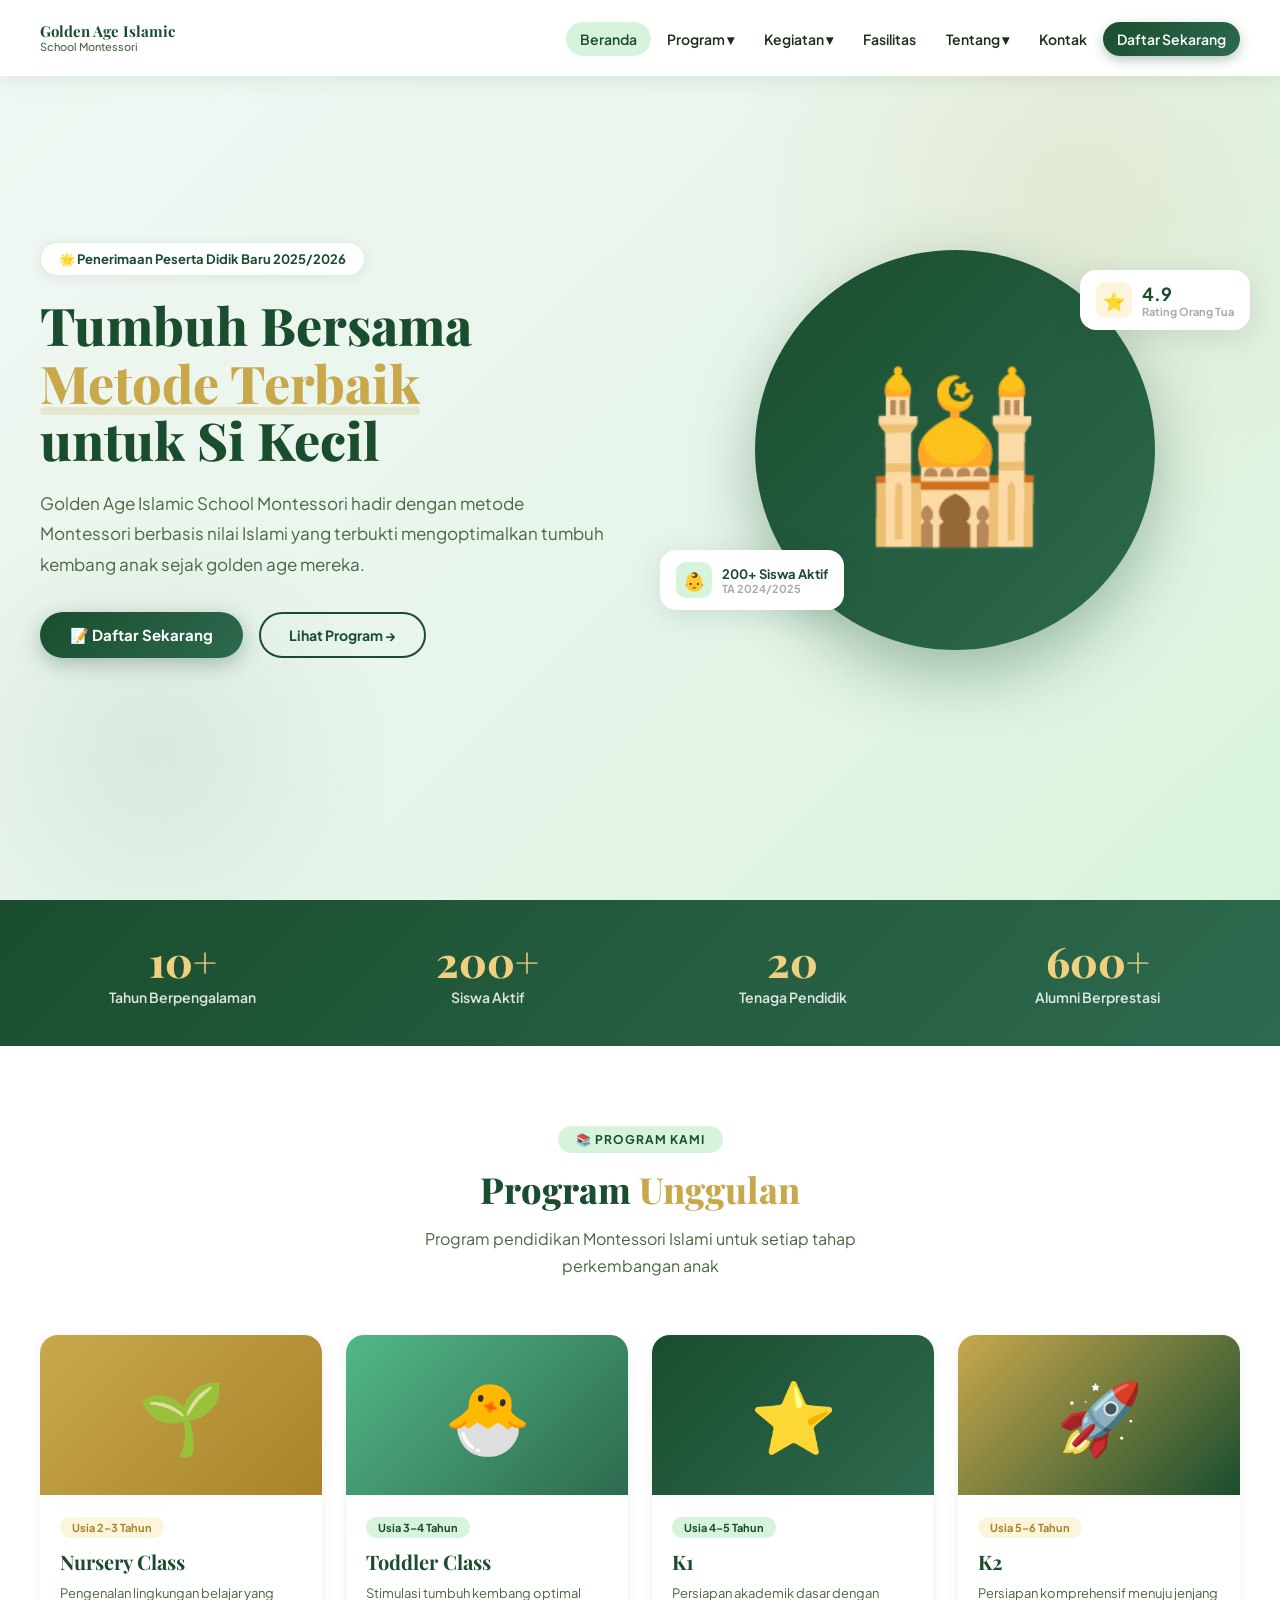
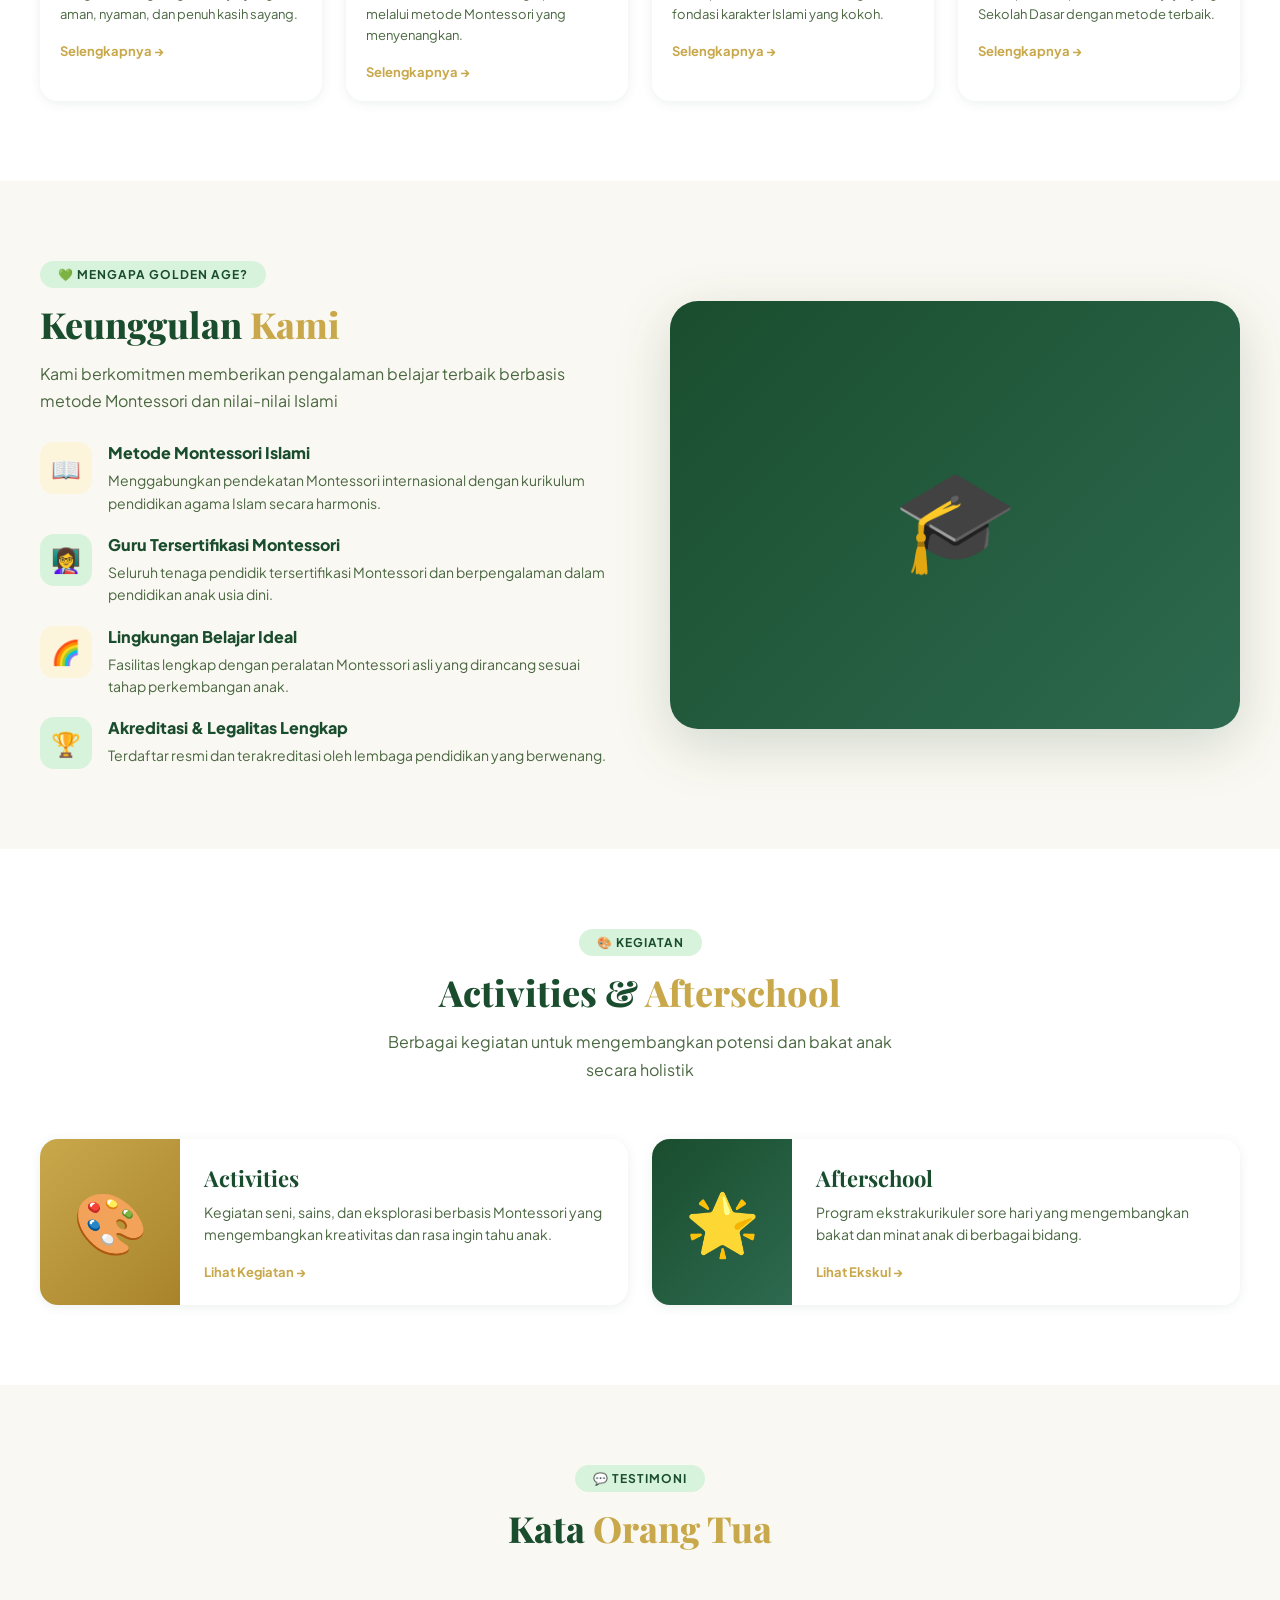
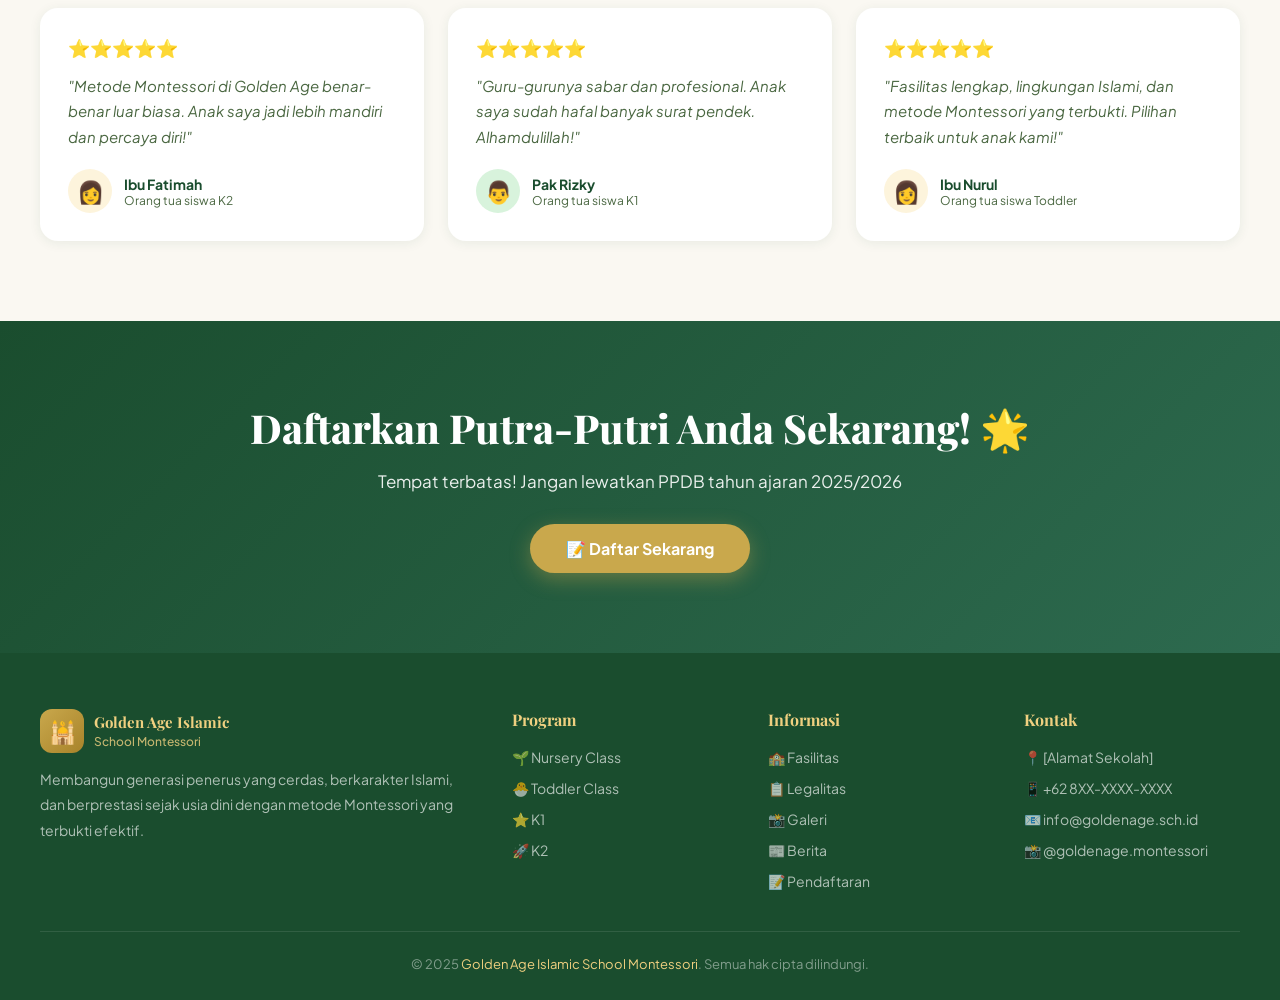
==== index.html @ bec2eac7 "Add files via upload" ====
<!DOCTYPE html>
<html lang="id">
<head>
  <meta charset="UTF-8"/>
  <meta name="viewport" content="width=device-width, initial-scale=1.0"/>
  <title>Golden Age Islamic School Montessori – Beranda</title>
  <link rel="stylesheet" href="style.css"/>
  <style>
    .hero{min-height:100vh;padding:calc(var(--nav-height)+60px) 40px 80px;display:flex;align-items:center;background:linear-gradient(135deg,#f0f7f2 0%,#e8f5ec 50%,#d8f3dc 100%);position:relative;overflow:hidden}
    .hero::before{content:'';position:absolute;top:-150px;right:-150px;width:700px;height:700px;background:radial-gradient(circle,rgba(201,168,76,0.15) 0%,transparent 70%);border-radius:50%;animation:float 8s ease-in-out infinite}
    .hero::after{content:'';position:absolute;bottom:-100px;left:-100px;width:500px;height:500px;background:radial-gradient(circle,rgba(26,77,46,0.08) 0%,transparent 70%);border-radius:50%}
    .hero-inner{max-width:1200px;margin:0 auto;display:grid;grid-template-columns:1fr 1fr;gap:60px;align-items:center;position:relative;z-index:1}
    .hero-badge{display:inline-flex;align-items:center;gap:8px;background:white;padding:8px 18px;border-radius:25px;font-size:13px;font-weight:700;color:var(--green);box-shadow:var(--shadow-sm);margin-bottom:20px;border:1px solid var(--green-pale)}
    .hero-title{font-family:'Playfair Display',serif;font-size:52px;font-weight:800;line-height:1.1;margin-bottom:20px;color:var(--green)}
    .hero-title .hl{color:var(--gold);position:relative}
    .hero-title .hl::after{content:'';position:absolute;bottom:2px;left:0;right:0;height:8px;background:rgba(201,168,76,0.2);border-radius:4px;z-index:-1}
    .hero-desc{font-size:17px;color:var(--text-light);line-height:1.8;margin-bottom:32px}
    .hero-btns{display:flex;gap:16px;flex-wrap:wrap}
    .hero-visual{position:relative;display:flex;justify-content:center}
    .hero-circle{width:400px;height:400px;background:linear-gradient(135deg,var(--green),var(--green-mid));border-radius:50%;display:flex;align-items:center;justify-content:center;font-size:160px;box-shadow:0 24px 64px rgba(26,77,46,0.35);animation:float 6s ease-in-out infinite}
    .floating-card{position:absolute;background:white;border-radius:16px;padding:12px 16px;box-shadow:var(--shadow-md);display:flex;align-items:center;gap:10px;font-weight:700;font-size:13px}
    .floating-card.fc1{top:20px;right:-10px;animation:float 4s ease-in-out infinite 1s}
    .floating-card.fc2{bottom:40px;left:-10px;animation:float 5s ease-in-out infinite 2s}
    .fc-icon{width:36px;height:36px;border-radius:10px;display:flex;align-items:center;justify-content:center;font-size:18px}
    .programs-grid{display:grid;grid-template-columns:repeat(4,1fr);gap:24px}
    .program-card{background:white;border-radius:var(--radius-md);overflow:hidden;box-shadow:var(--shadow-sm);transition:var(--transition);text-decoration:none;color:inherit;display:block}
    .program-card:hover{transform:translateY(-8px);box-shadow:var(--shadow-md)}
    .program-thumb{height:160px;display:flex;align-items:center;justify-content:center;font-size:70px}
    .program-body{padding:20px}
    .program-tag{display:inline-block;padding:4px 12px;border-radius:20px;font-size:11px;font-weight:700;margin-bottom:10px}
    .program-body h3{font-family:'Playfair Display',serif;font-size:20px;font-weight:700;margin-bottom:8px;color:var(--green)}
    .program-body p{font-size:13px;color:var(--text-light);line-height:1.6;margin-bottom:14px}
    .program-link{font-size:13px;font-weight:700;color:var(--gold)}
    .why-grid{display:grid;grid-template-columns:1fr 1fr;gap:60px;align-items:center}
    .why-list{display:flex;flex-direction:column;gap:20px}
    .why-item{display:flex;gap:16px}
    .why-icon{width:52px;height:52px;border-radius:14px;display:flex;align-items:center;justify-content:center;font-size:24px;flex-shrink:0}
    .why-text h4{font-weight:800;font-size:16px;margin-bottom:6px;color:var(--green)}
    .why-text p{font-size:14px;color:var(--text-light);line-height:1.6}
    .why-img-box{width:100%;aspect-ratio:4/3;background:linear-gradient(135deg,var(--green),var(--green-mid));border-radius:var(--radius-lg);display:flex;align-items:center;justify-content:center;font-size:100px;box-shadow:var(--shadow-lg)}
    .act-grid{display:grid;grid-template-columns:repeat(2,1fr);gap:24px}
    .act-card{border-radius:var(--radius-md);overflow:hidden;text-decoration:none;color:inherit;box-shadow:var(--shadow-sm);display:flex;transition:var(--transition)}
    .act-card:hover{transform:translateY(-6px);box-shadow:var(--shadow-md)}
    .act-thumb{width:140px;flex-shrink:0;display:flex;align-items:center;justify-content:center;font-size:60px}
    .act-body{padding:24px;flex:1;background:white}
    .act-body h3{font-family:'Playfair Display',serif;font-size:22px;font-weight:700;margin-bottom:8px;color:var(--green)}
    .act-body p{font-size:14px;color:var(--text-light);line-height:1.6;margin-bottom:14px}
    .testi-grid{display:grid;grid-template-columns:repeat(3,1fr);gap:24px}
    .testi-card{background:white;border-radius:var(--radius-md);padding:28px;box-shadow:var(--shadow-sm)}
    .testi-stars{font-size:18px;margin-bottom:14px}
    .testi-text{font-size:15px;color:var(--text-light);line-height:1.7;margin-bottom:20px;font-style:italic}
    .testi-author{display:flex;align-items:center;gap:12px}
    .testi-avatar{width:44px;height:44px;border-radius:50%;display:flex;align-items:center;justify-content:center;font-size:22px}
    .testi-name{font-weight:700;font-size:14px;color:var(--green)}
    .testi-role{font-size:12px;color:var(--text-light)}
    .cta-section{background:linear-gradient(135deg,var(--green),var(--green-mid));padding:80px 40px;text-align:center;color:white}
    .cta-section h2{font-family:'Playfair Display',serif;font-size:40px;font-weight:800;margin-bottom:16px}
    .cta-section p{font-size:17px;opacity:0.9;margin-bottom:32px}
    @media(max-width:900px){
      .hero{padding:calc(var(--nav-height)+40px) 20px 60px}
      .hero-inner{grid-template-columns:1fr;gap:40px}
      .hero-title{font-size:36px}
      .hero-circle{width:260px;height:260px;font-size:100px}
      .programs-grid{grid-template-columns:repeat(2,1fr)}
      .why-grid,.act-grid{grid-template-columns:1fr}
      .testi-grid{grid-template-columns:1fr}
    }
  </style>
</head>
<body>
<div id="navbar"></div>

<!-- HERO -->
<div class="hero">
  <div class="hero-inner">
    <div>
      <div class="hero-badge">🌟 Penerimaan Peserta Didik Baru 2025/2026</div>
      <h1 class="hero-title">Tumbuh Bersama<br><span class="hl">Metode Terbaik</span><br>untuk Si Kecil</h1>
      <p class="hero-desc">Golden Age Islamic School Montessori hadir dengan metode Montessori berbasis nilai Islami yang terbukti mengoptimalkan tumbuh kembang anak sejak golden age mereka.</p>
      <div class="hero-btns">
        <a href="ppdb.html" class="btn-primary">📝 Daftar Sekarang</a>
        <a href="#programs" class="btn-outline">Lihat Program →</a>
      </div>
    </div>
    <div class="hero-visual">
      <div class="hero-circle">🕌</div>
      <div class="floating-card fc1"><div class="fc-icon" style="background:var(--gold-pale)">⭐</div><div><div style="font-size:18px;color:var(--green)">4.9</div><div style="font-size:11px;color:#aaa">Rating Orang Tua</div></div></div>
      <div class="floating-card fc2"><div class="fc-icon" style="background:var(--green-pale)">👶</div><div><div style="font-size:13px;color:var(--green)">200+ Siswa Aktif</div><div style="font-size:11px;color:#aaa">TA 2024/2025</div></div></div>
    </div>
  </div>
</div>

<!-- STATS -->
<div class="stats-bar"><div class="container">
  <div class="stat-item"><div class="stat-number">10+</div><div class="stat-label">Tahun Berpengalaman</div></div>
  <div class="stat-item"><div class="stat-number">200+</div><div class="stat-label">Siswa Aktif</div></div>
  <div class="stat-item"><div class="stat-number">20</div><div class="stat-label">Tenaga Pendidik</div></div>
  <div class="stat-item"><div class="stat-number">600+</div><div class="stat-label">Alumni Berprestasi</div></div>
</div></div>

<!-- PROGRAMS -->
<section style="background:white" id="programs"><div class="container">
  <div class="section-header">
    <div class="section-tag">📚 Program Kami</div>
    <h2 class="section-title">Program <span>Unggulan</span></h2>
    <p class="section-desc">Program pendidikan Montessori Islami untuk setiap tahap perkembangan anak</p>
  </div>
  <div class="programs-grid">
    <a href="nursery.html" class="program-card"><div class="program-thumb" style="background:linear-gradient(135deg,#c9a84c,#a8832a)">🌱</div><div class="program-body"><div class="program-tag" style="background:var(--gold-pale);color:#a8832a">Usia 2–3 Tahun</div><h3>Nursery Class</h3><p>Pengenalan lingkungan belajar yang aman, nyaman, dan penuh kasih sayang.</p><span class="program-link">Selengkapnya →</span></div></a>
    <a href="toddler.html" class="program-card"><div class="program-thumb" style="background:linear-gradient(135deg,#52b788,#2d6a4f)">🐣</div><div class="program-body"><div class="program-tag" style="background:var(--green-pale);color:var(--green)">Usia 3–4 Tahun</div><h3>Toddler Class</h3><p>Stimulasi tumbuh kembang optimal melalui metode Montessori yang menyenangkan.</p><span class="program-link">Selengkapnya →</span></div></a>
    <a href="k1.html" class="program-card"><div class="program-thumb" style="background:linear-gradient(135deg,#1a4d2e,#2d6a4f)">⭐</div><div class="program-body"><div class="program-tag" style="background:var(--green-pale);color:var(--green)">Usia 4–5 Tahun</div><h3>K1</h3><p>Persiapan akademik dasar dengan fondasi karakter Islami yang kokoh.</p><span class="program-link">Selengkapnya →</span></div></a>
    <a href="k2.html" class="program-card"><div class="program-thumb" style="background:linear-gradient(135deg,#c9a84c,#1a4d2e)">🚀</div><div class="program-body"><div class="program-tag" style="background:var(--gold-pale);color:#a8832a">Usia 5–6 Tahun</div><h3>K2</h3><p>Persiapan komprehensif menuju jenjang Sekolah Dasar dengan metode terbaik.</p><span class="program-link">Selengkapnya →</span></div></a>
  </div>
</div></section>

<!-- WHY -->
<section style="background:var(--cream)"><div class="container why-grid">
  <div>
    <div class="section-tag">💚 Mengapa Golden Age?</div>
    <h2 class="section-title" style="text-align:left;margin-bottom:12px">Keunggulan <span>Kami</span></h2>
    <p style="color:var(--text-light);margin-bottom:28px;line-height:1.7">Kami berkomitmen memberikan pengalaman belajar terbaik berbasis metode Montessori dan nilai-nilai Islami</p>
    <div class="why-list">
      <div class="why-item"><div class="why-icon" style="background:var(--gold-pale)">📖</div><div class="why-text"><h4>Metode Montessori Islami</h4><p>Menggabungkan pendekatan Montessori internasional dengan kurikulum pendidikan agama Islam secara harmonis.</p></div></div>
      <div class="why-item"><div class="why-icon" style="background:var(--green-pale)">👩‍🏫</div><div class="why-text"><h4>Guru Tersertifikasi Montessori</h4><p>Seluruh tenaga pendidik tersertifikasi Montessori dan berpengalaman dalam pendidikan anak usia dini.</p></div></div>
      <div class="why-item"><div class="why-icon" style="background:var(--gold-pale)">🌈</div><div class="why-text"><h4>Lingkungan Belajar Ideal</h4><p>Fasilitas lengkap dengan peralatan Montessori asli yang dirancang sesuai tahap perkembangan anak.</p></div></div>
      <div class="why-item"><div class="why-icon" style="background:var(--green-pale)">🏆</div><div class="why-text"><h4>Akreditasi & Legalitas Lengkap</h4><p>Terdaftar resmi dan terakreditasi oleh lembaga pendidikan yang berwenang.</p></div></div>
    </div>
  </div>
  <div><div class="why-img-box">🎓</div></div>
</div></section>

<!-- ACTIVITIES -->
<section style="background:white"><div class="container">
  <div class="section-header">
    <div class="section-tag">🎨 Kegiatan</div>
    <h2 class="section-title">Activities & <span>Afterschool</span></h2>
    <p class="section-desc">Berbagai kegiatan untuk mengembangkan potensi dan bakat anak secara holistik</p>
  </div>
  <div class="act-grid">
    <a href="activities.html" class="act-card"><div class="act-thumb" style="background:linear-gradient(135deg,var(--gold),#a8832a)">🎨</div><div class="act-body"><h3>Activities</h3><p>Kegiatan seni, sains, dan eksplorasi berbasis Montessori yang mengembangkan kreativitas dan rasa ingin tahu anak.</p><span class="program-link">Lihat Kegiatan →</span></div></a>
    <a href="afterschool.html" class="act-card"><div class="act-thumb" style="background:linear-gradient(135deg,var(--green),var(--green-mid))">🌟</div><div class="act-body"><h3>Afterschool</h3><p>Program ekstrakurikuler sore hari yang mengembangkan bakat dan minat anak di berbagai bidang.</p><span class="program-link">Lihat Ekskul →</span></div></a>
  </div>
</div></section>

<!-- TESTIMONI -->
<section style="background:var(--cream)"><div class="container">
  <div class="section-header">
    <div class="section-tag">💬 Testimoni</div>
    <h2 class="section-title">Kata <span>Orang Tua</span></h2>
  </div>
  <div class="testi-grid">
    <div class="testi-card"><div class="testi-stars">⭐⭐⭐⭐⭐</div><p class="testi-text">"Metode Montessori di Golden Age benar-benar luar biasa. Anak saya jadi lebih mandiri dan percaya diri!"</p><div class="testi-author"><div class="testi-avatar" style="background:var(--gold-pale)">👩</div><div><div class="testi-name">Ibu Fatimah</div><div class="testi-role">Orang tua siswa K2</div></div></div></div>
    <div class="testi-card"><div class="testi-stars">⭐⭐⭐⭐⭐</div><p class="testi-text">"Guru-gurunya sabar dan profesional. Anak saya sudah hafal banyak surat pendek. Alhamdulillah!"</p><div class="testi-author"><div class="testi-avatar" style="background:var(--green-pale)">👨</div><div><div class="testi-name">Pak Rizky</div><div class="testi-role">Orang tua siswa K1</div></div></div></div>
    <div class="testi-card"><div class="testi-stars">⭐⭐⭐⭐⭐</div><p class="testi-text">"Fasilitas lengkap, lingkungan Islami, dan metode Montessori yang terbukti. Pilihan terbaik untuk anak kami!"</p><div class="testi-author"><div class="testi-avatar" style="background:var(--gold-pale)">👩</div><div><div class="testi-name">Ibu Nurul</div><div class="testi-role">Orang tua siswa Toddler</div></div></div></div>
  </div>
</div></section>

<!-- CTA -->
<div class="cta-section">
  <h2>Daftarkan Putra-Putri Anda Sekarang! 🌟</h2>
  <p>Tempat terbatas! Jangan lewatkan PPDB tahun ajaran 2025/2026</p>
  <a href="ppdb.html" style="background:var(--gold);color:white;padding:14px 36px;border-radius:30px;text-decoration:none;font-weight:700;font-size:16px;display:inline-block;box-shadow:0 6px 20px rgba(201,168,76,0.4);transition:var(--transition)">📝 Daftar Sekarang</a>
</div>

<div id="footer"></div>
<script src="main.js"></script>
<script>renderNavbar(); renderFooter();</script>
</body>
</html>
---- style.css ----
@import url('https://fonts.googleapis.com/css2?family=Playfair+Display:wght@600;700;800&family=Plus+Jakarta+Sans:wght@400;500;600;700;800&display=swap');

:root {
  --green:       #1a4d2e;
  --green-mid:   #2d6a4f;
  --green-light: #52b788;
  --green-pale:  #d8f3dc;
  --gold:        #c9a84c;
  --gold-light:  #f0d080;
  --gold-pale:   #fdf4dc;
  --cream:       #faf8f2;
  --white:       #ffffff;
  --text:        #1a2e1a;
  --text-light:  #4a6741;
  --gray-100:    #f0ede6;
  --gray-200:    #e0ddd6;
  --shadow-sm:   0 2px 12px rgba(26,77,46,0.08);
  --shadow-md:   0 6px 28px rgba(26,77,46,0.13);
  --shadow-lg:   0 16px 56px rgba(26,77,46,0.18);
  --radius-sm:   10px;
  --radius-md:   18px;
  --radius-lg:   28px;
  --nav-height:  76px;
  --transition:  all 0.3s cubic-bezier(0.4,0,0.2,1);
}

*{margin:0;padding:0;box-sizing:border-box}
html{scroll-behavior:smooth}
body{font-family:'Plus Jakarta Sans',sans-serif;background:var(--cream);color:var(--text);overflow-x:hidden}

/* ── NAVBAR ── */
nav{position:fixed;top:0;left:0;right:0;z-index:999;background:rgba(255,255,255,0.97);backdrop-filter:blur(14px);height:var(--nav-height);padding:0 40px;display:flex;justify-content:space-between;align-items:center;box-shadow:0 2px 20px rgba(26,77,46,0.1)}
.logo{display:flex;align-items:center;gap:12px;text-decoration:none}
.logo-img{height:48px;width:auto}
.logo-text{font-family:'Playfair Display',serif;font-weight:700;font-size:15px;color:var(--green);line-height:1.2}
.logo-text span{display:block;font-size:11px;color:var(--text-light);font-family:'Plus Jakarta Sans',sans-serif;font-weight:500}
.nav-links{display:flex;gap:2px;list-style:none;align-items:center}
.nav-links a{text-decoration:none;color:var(--text);font-weight:600;padding:8px 14px;border-radius:25px;transition:var(--transition);font-size:14px}
.nav-links a:hover,.nav-links a.active{background:var(--green-pale);color:var(--green)}
.nav-dropdown{position:relative}
.nav-dropdown-menu{display:none;position:absolute;top:calc(100% + 8px);left:0;background:white;border-radius:16px;box-shadow:var(--shadow-md);min-width:200px;padding:8px;z-index:100;border:1px solid var(--gray-200)}
.nav-dropdown:hover .nav-dropdown-menu{display:block}
.nav-dropdown-menu a{display:flex;align-items:center;gap:10px;padding:10px 14px!important;border-radius:10px;font-size:14px;font-weight:600;color:var(--text)!important;transition:var(--transition)}
.nav-dropdown-menu a:hover{background:var(--green-pale)!important;color:var(--green)!important}
.nav-btn{background:linear-gradient(135deg,var(--green),var(--green-mid))!important;color:white!important;box-shadow:0 4px 12px rgba(26,77,46,0.3)}
.nav-btn:hover{background:linear-gradient(135deg,var(--green-mid),var(--green))!important;transform:translateY(-2px);box-shadow:0 6px 18px rgba(26,77,46,0.4)!important;color:white!important}
.nav-toggle{display:none;background:none;border:none;font-size:24px;cursor:pointer;color:var(--green)}

/* ── PAGE HERO ── */
.page-hero{padding:calc(var(--nav-height) + 64px) 40px 64px;text-align:center;position:relative;overflow:hidden;background:linear-gradient(135deg,#f0f7f1 0%,#e8f5ec 50%,#d8f3dc 100%)}
.page-hero::before{content:'';position:absolute;top:-100px;right:-100px;width:500px;height:500px;background:radial-gradient(circle,rgba(201,168,76,0.12) 0%,transparent 70%);border-radius:50%}
.page-hero>*{position:relative;z-index:1}
.page-hero-tag{display:inline-block;background:white;color:var(--green);padding:6px 18px;border-radius:20px;font-size:13px;font-weight:700;margin-bottom:16px;box-shadow:var(--shadow-sm);border:1px solid var(--green-pale)}
.page-hero h1{font-family:'Playfair Display',serif;font-size:44px;font-weight:800;color:var(--green);margin-bottom:16px;line-height:1.15}
.page-hero h1 span{color:var(--gold)}
.page-hero p{font-size:17px;color:var(--text-light);max-width:580px;margin:0 auto;line-height:1.7}

/* ── SECTIONS ── */
section{padding:80px 40px}
.container{max-width:1200px;margin:0 auto}
.section-header{text-align:center;margin-bottom:56px}
.section-tag{display:inline-block;background:var(--green-pale);color:var(--green);padding:6px 18px;border-radius:20px;font-size:12px;font-weight:700;margin-bottom:12px;text-transform:uppercase;letter-spacing:1px}
.section-title{font-family:'Playfair Display',serif;font-size:36px;font-weight:800;color:var(--green);margin-bottom:12px}
.section-title span{color:var(--gold)}
.section-desc{font-size:16px;color:var(--text-light);max-width:540px;margin:0 auto;line-height:1.7}

/* ── BUTTONS ── */
.btn-primary{background:linear-gradient(135deg,var(--green),var(--green-mid));color:white;padding:13px 30px;border-radius:30px;text-decoration:none;font-weight:700;font-size:15px;box-shadow:0 6px 20px rgba(26,77,46,0.3);transition:var(--transition);display:inline-flex;align-items:center;gap:8px;border:none;cursor:pointer;font-family:'Plus Jakarta Sans',sans-serif}
.btn-primary:hover{transform:translateY(-3px);box-shadow:0 10px 28px rgba(26,77,46,0.4)}
.btn-gold{background:linear-gradient(135deg,var(--gold),#a8832a);color:white;padding:13px 30px;border-radius:30px;text-decoration:none;font-weight:700;font-size:15px;box-shadow:0 6px 20px rgba(201,168,76,0.35);transition:var(--transition);display:inline-flex;align-items:center;gap:8px;border:none;cursor:pointer;font-family:'Plus Jakarta Sans',sans-serif}
.btn-gold:hover{transform:translateY(-3px);box-shadow:0 10px 28px rgba(201,168,76,0.5)}
.btn-outline{background:transparent;color:var(--green);padding:12px 28px;border-radius:30px;text-decoration:none;font-weight:700;font-size:14px;border:2px solid var(--green);transition:var(--transition);display:inline-flex;align-items:center;gap:8px}
.btn-outline:hover{background:var(--green);color:white}

/* ── STATS BAR ── */
.stats-bar{background:linear-gradient(135deg,var(--green),var(--green-mid));padding:40px}
.stats-bar .container{display:grid;grid-template-columns:repeat(4,1fr);gap:20px;text-align:center}
.stat-item{color:white}
.stat-number{font-family:'Playfair Display',serif;font-size:42px;font-weight:800;line-height:1;margin-bottom:6px;color:var(--gold-light)}
.stat-label{font-size:14px;opacity:0.85;font-weight:600}

/* ── CARDS ── */
.card{background:white;border-radius:var(--radius-md);box-shadow:var(--shadow-sm);overflow:hidden;transition:var(--transition)}
.card:hover{transform:translateY(-6px);box-shadow:var(--shadow-md)}

/* ── FOOTER ── */
footer{background:var(--green);color:white;padding:56px 40px 28px}
.footer-grid{max-width:1200px;margin:0 auto;display:grid;grid-template-columns:2fr 1fr 1fr 1fr;gap:40px;margin-bottom:40px}
.footer-brand p{color:rgba(255,255,255,0.65);font-size:14px;line-height:1.8;margin-top:14px}
.footer-title{font-family:'Playfair Display',serif;font-size:16px;font-weight:700;color:var(--gold-light);margin-bottom:16px}
.footer-links{list-style:none;display:flex;flex-direction:column;gap:10px}
.footer-links a{color:rgba(255,255,255,0.65);text-decoration:none;font-size:14px;transition:var(--transition)}
.footer-links a:hover{color:var(--gold-light)}
.footer-bottom{max-width:1200px;margin:0 auto;border-top:1px solid rgba(255,255,255,0.1);padding-top:24px;text-align:center;font-size:13px;color:rgba(255,255,255,0.45)}
.footer-bottom span{color:var(--gold-light)}

/* ── FORMS ── */
.form-group{margin-bottom:18px}
.form-group label{display:block;font-weight:700;font-size:14px;margin-bottom:8px;color:var(--text)}
.form-group input,.form-group select,.form-group textarea{width:100%;padding:12px 16px;border:2px solid var(--gray-200);border-radius:var(--radius-sm);font-family:'Plus Jakarta Sans',sans-serif;font-size:14px;color:var(--text);background:white;transition:var(--transition);outline:none}
.form-group input:focus,.form-group select:focus,.form-group textarea:focus{border-color:var(--green);background:white}
.form-group textarea{height:110px;resize:none}

/* ── ANIMATIONS ── */
@keyframes fadeUp{from{opacity:0;transform:translateY(24px)}to{opacity:1;transform:translateY(0)}}
@keyframes float{0%,100%{transform:translateY(0)}50%{transform:translateY(-16px)}}
.fade-up{animation:fadeUp 0.7s ease forwards}

/* ── RESPONSIVE ── */
@media(max-width:900px){
  nav{padding:0 20px}
  .nav-links{display:none;flex-direction:column;position:absolute;top:var(--nav-height);left:0;right:0;background:white;padding:16px;box-shadow:var(--shadow-md);gap:4px}
  .nav-links.open{display:flex}
  .nav-toggle{display:block}
  .nav-dropdown-menu{position:static;box-shadow:none;padding-left:16px;border:none}
  .page-hero h1{font-size:30px}
  section{padding:56px 20px}
  .stats-bar .container{grid-template-columns:repeat(2,1fr)}
  .footer-grid{grid-template-columns:1fr 1fr;gap:28px}
}
@media(max-width:600px){
  .page-hero{padding:calc(var(--nav-height) + 40px) 20px 40px}
  .page-hero h1{font-size:26px}
  .footer-grid{grid-template-columns:1fr}
}
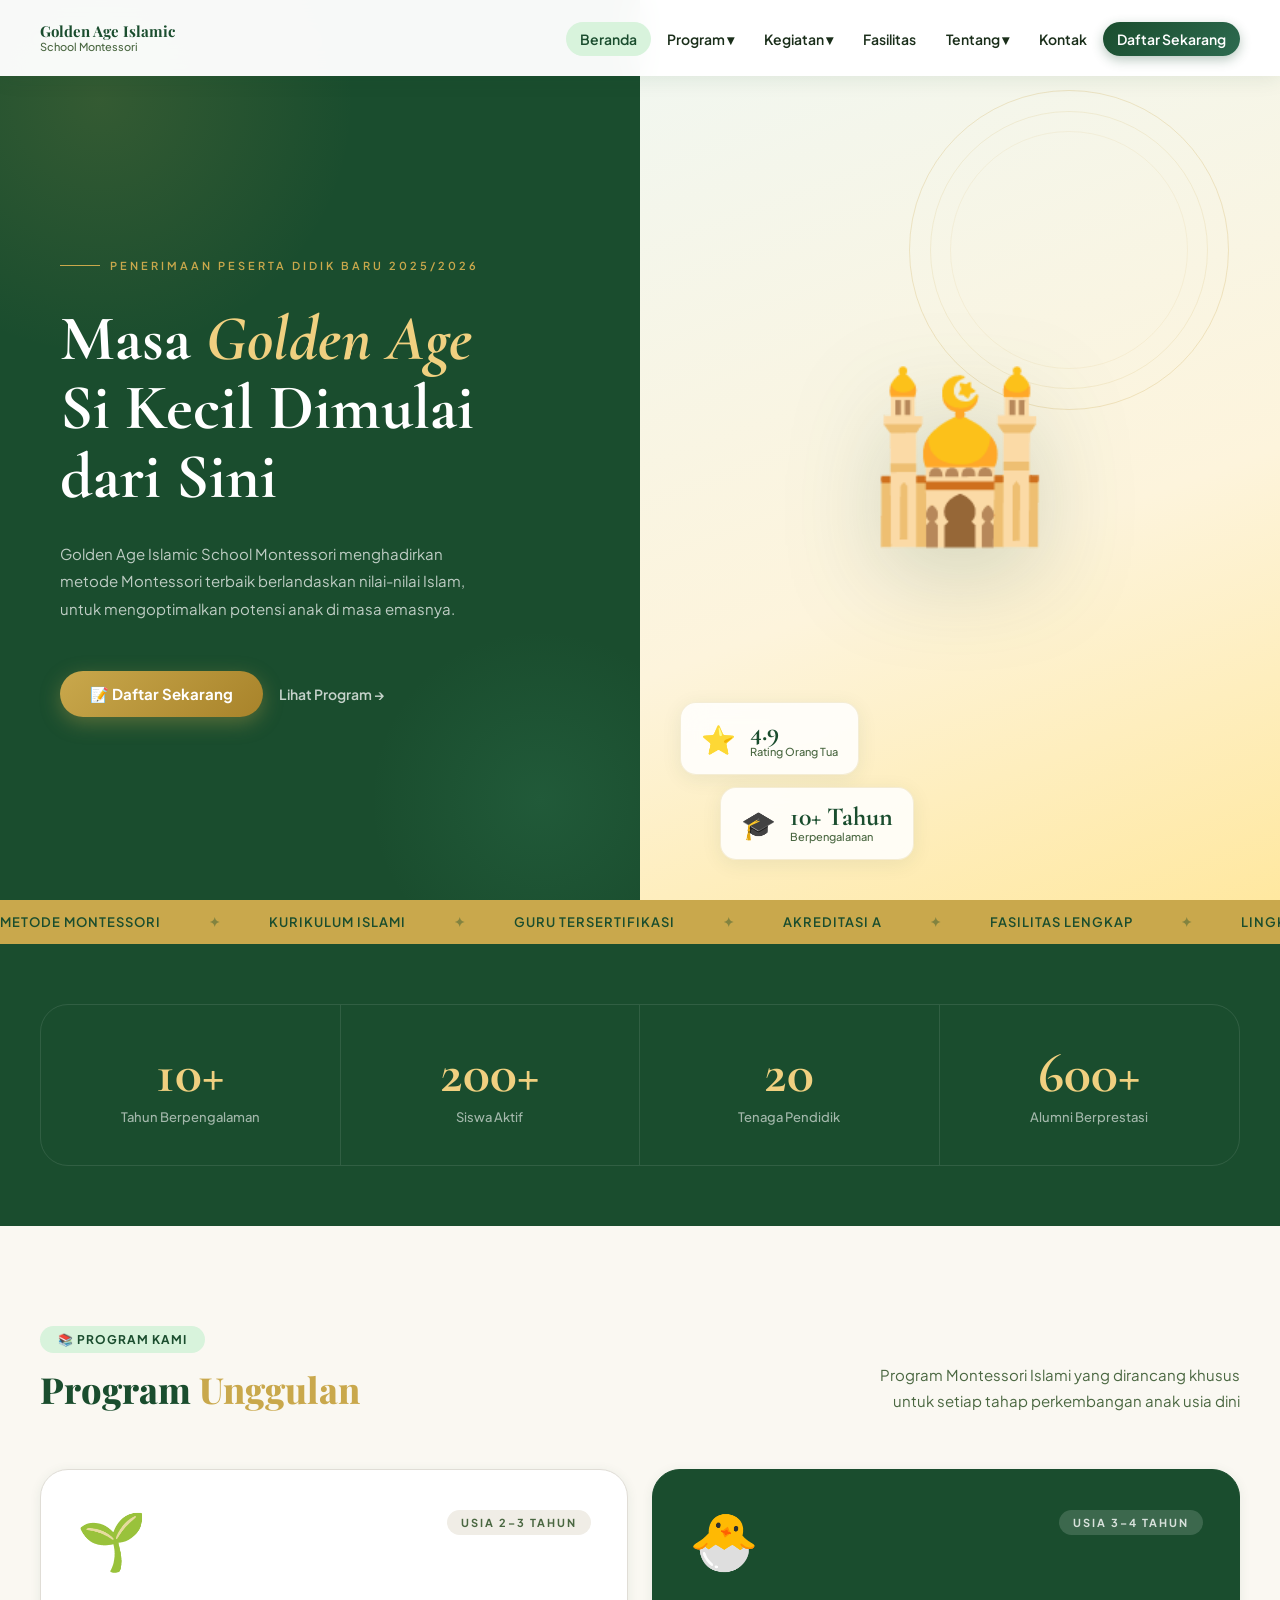
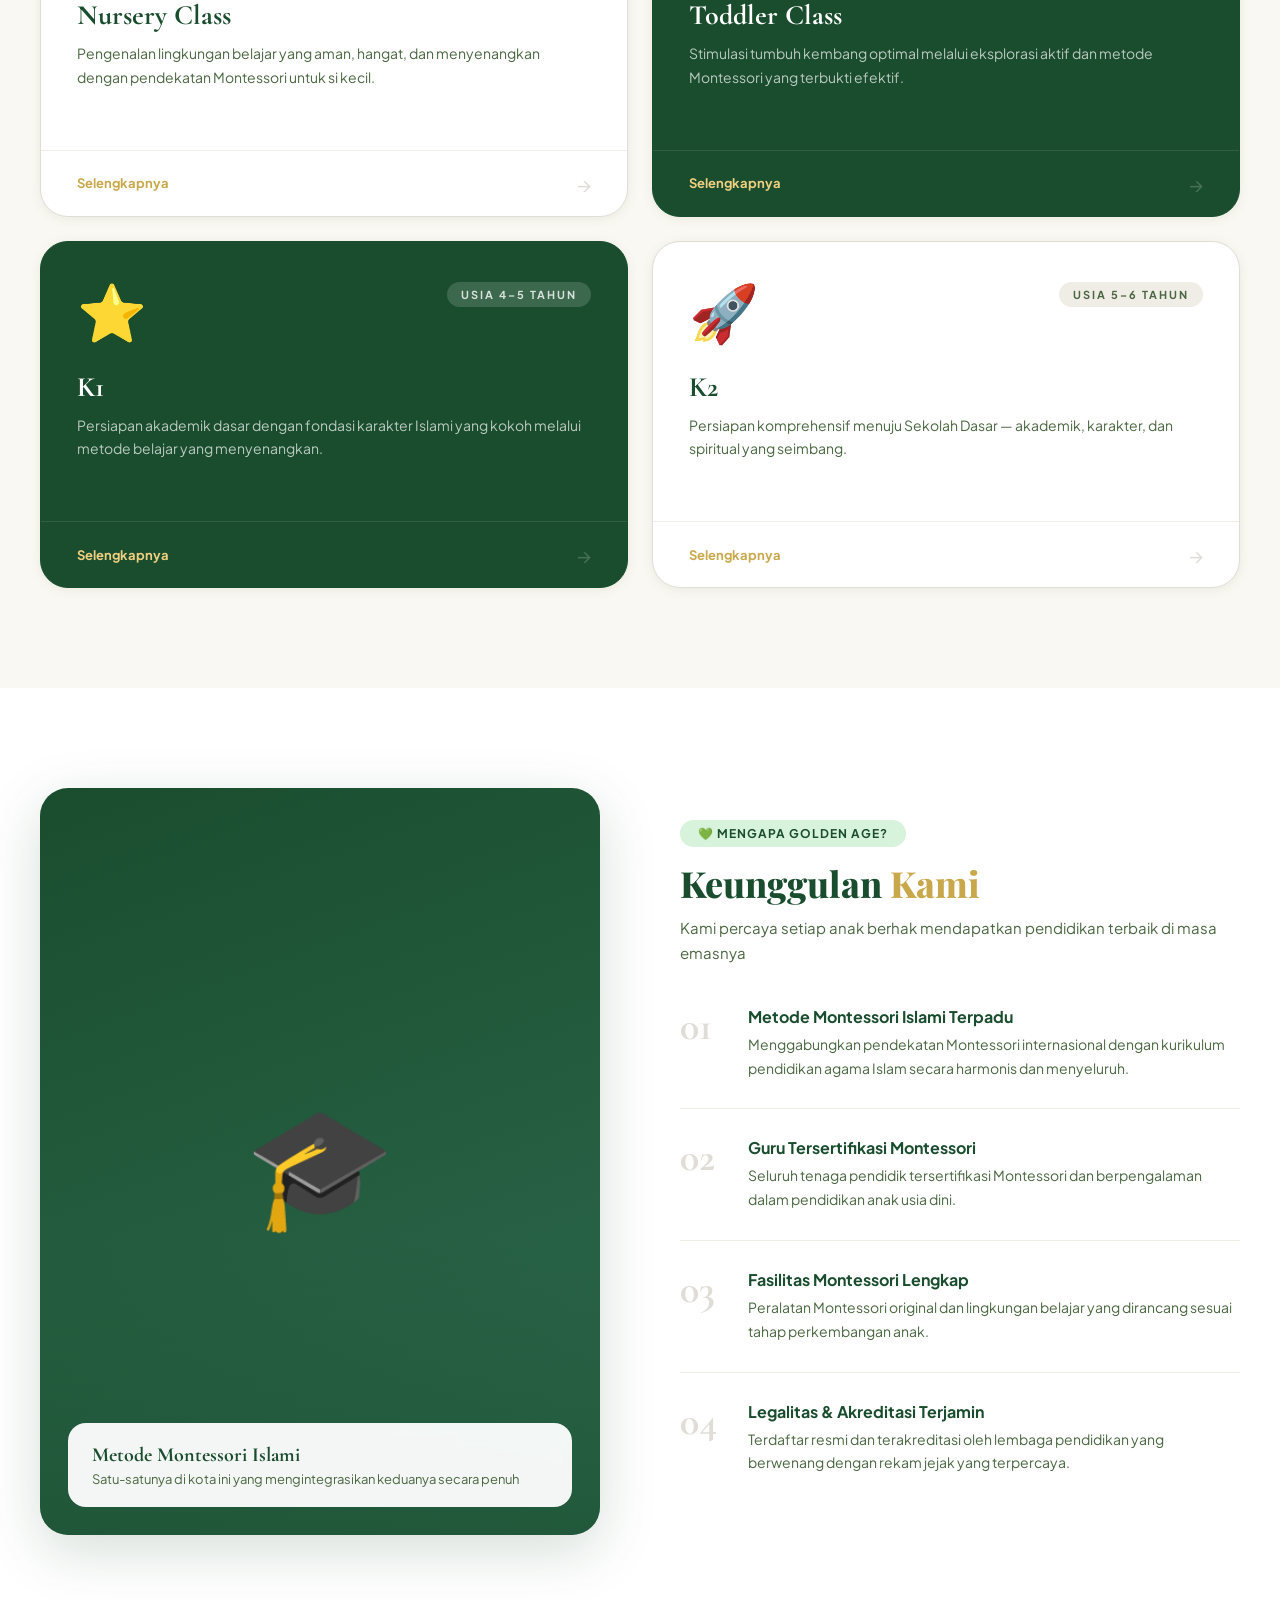
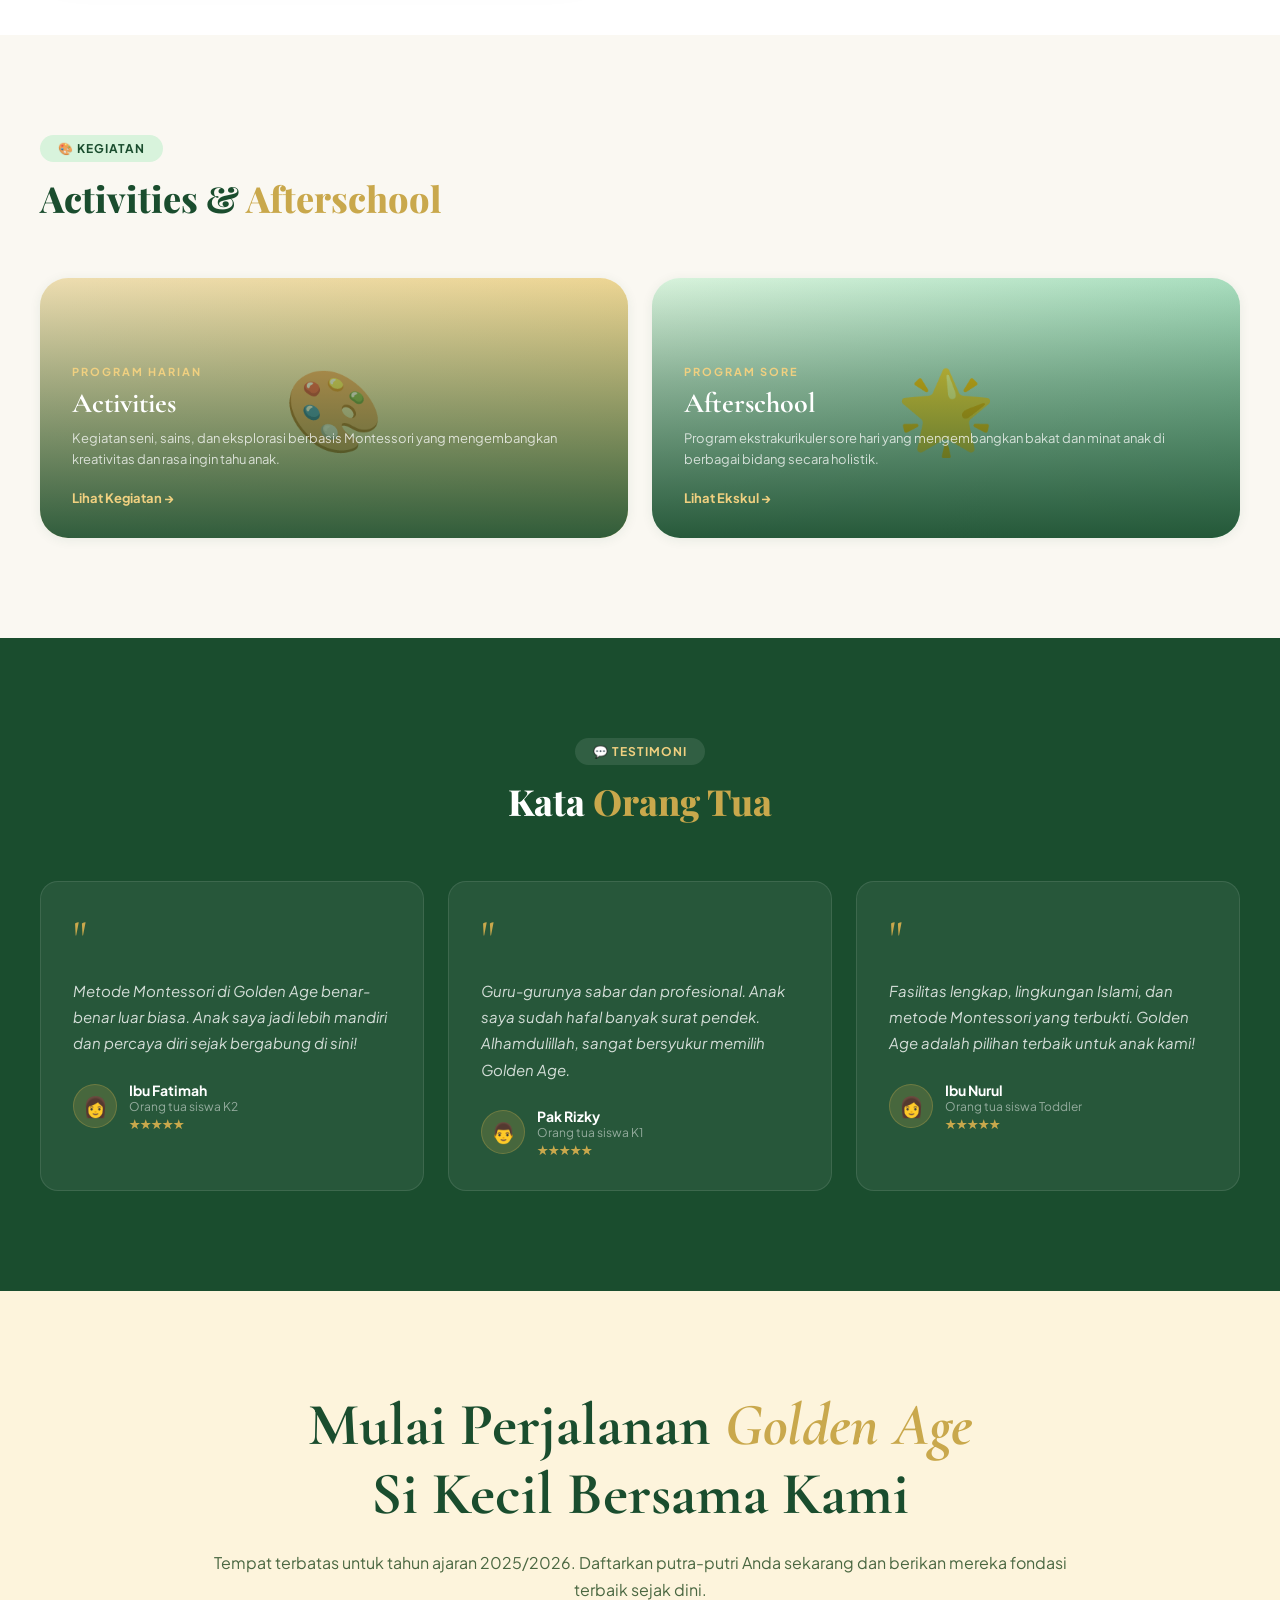
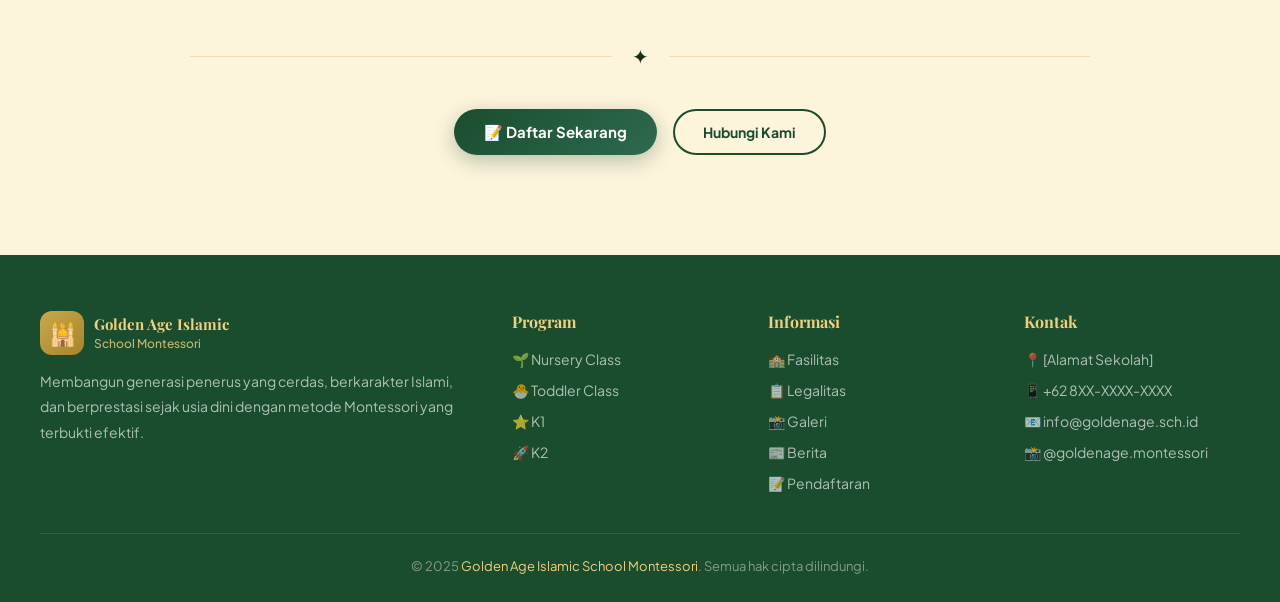
==== commit 04e3259e: "Add files via upload" ====
--- a/index.html
+++ b/index.html
@@ -3,67 +3,340 @@
 <head>
   <meta charset="UTF-8"/>
   <meta name="viewport" content="width=device-width, initial-scale=1.0"/>
-  <title>Golden Age Islamic School Montessori – Beranda</title>
+  <title>Golden Age Islamic School Montessori</title>
   <link rel="stylesheet" href="style.css"/>
+  <link href="https://fonts.googleapis.com/css2?family=Cormorant+Garamond:ital,wght@0,400;0,600;0,700;1,400;1,600&family=Plus+Jakarta+Sans:wght@300;400;500;600;700&display=swap" rel="stylesheet"/>
   <style>
-    .hero{min-height:100vh;padding:calc(var(--nav-height)+60px) 40px 80px;display:flex;align-items:center;background:linear-gradient(135deg,#f0f7f2 0%,#e8f5ec 50%,#d8f3dc 100%);position:relative;overflow:hidden}
-    .hero::before{content:'';position:absolute;top:-150px;right:-150px;width:700px;height:700px;background:radial-gradient(circle,rgba(201,168,76,0.15) 0%,transparent 70%);border-radius:50%;animation:float 8s ease-in-out infinite}
-    .hero::after{content:'';position:absolute;bottom:-100px;left:-100px;width:500px;height:500px;background:radial-gradient(circle,rgba(26,77,46,0.08) 0%,transparent 70%);border-radius:50%}
-    .hero-inner{max-width:1200px;margin:0 auto;display:grid;grid-template-columns:1fr 1fr;gap:60px;align-items:center;position:relative;z-index:1}
-    .hero-badge{display:inline-flex;align-items:center;gap:8px;background:white;padding:8px 18px;border-radius:25px;font-size:13px;font-weight:700;color:var(--green);box-shadow:var(--shadow-sm);margin-bottom:20px;border:1px solid var(--green-pale)}
-    .hero-title{font-family:'Playfair Display',serif;font-size:52px;font-weight:800;line-height:1.1;margin-bottom:20px;color:var(--green)}
-    .hero-title .hl{color:var(--gold);position:relative}
-    .hero-title .hl::after{content:'';position:absolute;bottom:2px;left:0;right:0;height:8px;background:rgba(201,168,76,0.2);border-radius:4px;z-index:-1}
-    .hero-desc{font-size:17px;color:var(--text-light);line-height:1.8;margin-bottom:32px}
-    .hero-btns{display:flex;gap:16px;flex-wrap:wrap}
-    .hero-visual{position:relative;display:flex;justify-content:center}
-    .hero-circle{width:400px;height:400px;background:linear-gradient(135deg,var(--green),var(--green-mid));border-radius:50%;display:flex;align-items:center;justify-content:center;font-size:160px;box-shadow:0 24px 64px rgba(26,77,46,0.35);animation:float 6s ease-in-out infinite}
-    .floating-card{position:absolute;background:white;border-radius:16px;padding:12px 16px;box-shadow:var(--shadow-md);display:flex;align-items:center;gap:10px;font-weight:700;font-size:13px}
-    .floating-card.fc1{top:20px;right:-10px;animation:float 4s ease-in-out infinite 1s}
-    .floating-card.fc2{bottom:40px;left:-10px;animation:float 5s ease-in-out infinite 2s}
-    .fc-icon{width:36px;height:36px;border-radius:10px;display:flex;align-items:center;justify-content:center;font-size:18px}
-    .programs-grid{display:grid;grid-template-columns:repeat(4,1fr);gap:24px}
-    .program-card{background:white;border-radius:var(--radius-md);overflow:hidden;box-shadow:var(--shadow-sm);transition:var(--transition);text-decoration:none;color:inherit;display:block}
-    .program-card:hover{transform:translateY(-8px);box-shadow:var(--shadow-md)}
-    .program-thumb{height:160px;display:flex;align-items:center;justify-content:center;font-size:70px}
-    .program-body{padding:20px}
-    .program-tag{display:inline-block;padding:4px 12px;border-radius:20px;font-size:11px;font-weight:700;margin-bottom:10px}
-    .program-body h3{font-family:'Playfair Display',serif;font-size:20px;font-weight:700;margin-bottom:8px;color:var(--green)}
-    .program-body p{font-size:13px;color:var(--text-light);line-height:1.6;margin-bottom:14px}
-    .program-link{font-size:13px;font-weight:700;color:var(--gold)}
-    .why-grid{display:grid;grid-template-columns:1fr 1fr;gap:60px;align-items:center}
-    .why-list{display:flex;flex-direction:column;gap:20px}
-    .why-item{display:flex;gap:16px}
-    .why-icon{width:52px;height:52px;border-radius:14px;display:flex;align-items:center;justify-content:center;font-size:24px;flex-shrink:0}
-    .why-text h4{font-weight:800;font-size:16px;margin-bottom:6px;color:var(--green)}
-    .why-text p{font-size:14px;color:var(--text-light);line-height:1.6}
-    .why-img-box{width:100%;aspect-ratio:4/3;background:linear-gradient(135deg,var(--green),var(--green-mid));border-radius:var(--radius-lg);display:flex;align-items:center;justify-content:center;font-size:100px;box-shadow:var(--shadow-lg)}
-    .act-grid{display:grid;grid-template-columns:repeat(2,1fr);gap:24px}
-    .act-card{border-radius:var(--radius-md);overflow:hidden;text-decoration:none;color:inherit;box-shadow:var(--shadow-sm);display:flex;transition:var(--transition)}
-    .act-card:hover{transform:translateY(-6px);box-shadow:var(--shadow-md)}
-    .act-thumb{width:140px;flex-shrink:0;display:flex;align-items:center;justify-content:center;font-size:60px}
-    .act-body{padding:24px;flex:1;background:white}
-    .act-body h3{font-family:'Playfair Display',serif;font-size:22px;font-weight:700;margin-bottom:8px;color:var(--green)}
-    .act-body p{font-size:14px;color:var(--text-light);line-height:1.6;margin-bottom:14px}
-    .testi-grid{display:grid;grid-template-columns:repeat(3,1fr);gap:24px}
-    .testi-card{background:white;border-radius:var(--radius-md);padding:28px;box-shadow:var(--shadow-sm)}
-    .testi-stars{font-size:18px;margin-bottom:14px}
-    .testi-text{font-size:15px;color:var(--text-light);line-height:1.7;margin-bottom:20px;font-style:italic}
-    .testi-author{display:flex;align-items:center;gap:12px}
-    .testi-avatar{width:44px;height:44px;border-radius:50%;display:flex;align-items:center;justify-content:center;font-size:22px}
-    .testi-name{font-weight:700;font-size:14px;color:var(--green)}
-    .testi-role{font-size:12px;color:var(--text-light)}
-    .cta-section{background:linear-gradient(135deg,var(--green),var(--green-mid));padding:80px 40px;text-align:center;color:white}
-    .cta-section h2{font-family:'Playfair Display',serif;font-size:40px;font-weight:800;margin-bottom:16px}
-    .cta-section p{font-size:17px;opacity:0.9;margin-bottom:32px}
+    /* ── HERO FULL SCREEN ── */
+    .hero {
+      min-height: 100vh;
+      display: grid;
+      grid-template-columns: 1fr 1fr;
+      position: relative;
+      overflow: hidden;
+    }
+    .hero-left {
+      background: var(--green);
+      display: flex;
+      flex-direction: column;
+      justify-content: center;
+      padding: calc(var(--nav-height) + 80px) 60px 80px;
+      position: relative;
+      overflow: hidden;
+    }
+    .hero-left::before {
+      content: '';
+      position: absolute;
+      top: -200px; left: -200px;
+      width: 600px; height: 600px;
+      background: radial-gradient(circle, rgba(201,168,76,0.15) 0%, transparent 60%);
+      border-radius: 50%;
+    }
+    .hero-left::after {
+      content: '';
+      position: absolute;
+      bottom: -100px; right: -100px;
+      width: 400px; height: 400px;
+      background: radial-gradient(circle, rgba(82,183,136,0.12) 0%, transparent 60%);
+      border-radius: 50%;
+    }
+    .hero-eyebrow {
+      display: flex; align-items: center; gap: 10px;
+      margin-bottom: 32px; position: relative; z-index: 1;
+    }
+    .hero-eyebrow-line { width: 40px; height: 1px; background: var(--gold); }
+    .hero-eyebrow span { font-size: 11px; font-weight: 600; color: var(--gold); letter-spacing: 3px; text-transform: uppercase; }
+    .hero-title {
+      font-family: 'Cormorant Garamond', serif;
+      font-size: clamp(44px, 5vw, 72px);
+      font-weight: 700;
+      color: white;
+      line-height: 1.08;
+      margin-bottom: 28px;
+      position: relative; z-index: 1;
+    }
+    .hero-title em { font-style: italic; color: var(--gold-light); }
+    .hero-desc {
+      font-size: 15px; color: rgba(255,255,255,0.72);
+      line-height: 1.85; margin-bottom: 48px;
+      max-width: 440px; position: relative; z-index: 1;
+    }
+    .hero-actions { display: flex; gap: 16px; flex-wrap: wrap; position: relative; z-index: 1; }
+    .hero-right {
+      background: var(--gold-pale);
+      position: relative; overflow: hidden;
+      display: flex; align-items: flex-end;
+    }
+    .hero-right-bg {
+      position: absolute; inset: 0;
+      background: linear-gradient(160deg, #f0f7f2 0%, var(--gold-pale) 60%, #ffe8a0 100%);
+    }
+    .hero-ornament {
+      position: absolute; top: 10%; right: 8%;
+      width: 320px; height: 320px;
+      border: 1px solid rgba(201,168,76,0.25);
+      border-radius: 50%;
+    }
+    .hero-ornament::before {
+      content: ''; position: absolute; inset: 20px;
+      border: 1px solid rgba(201,168,76,0.15);
+      border-radius: 50%;
+    }
+    .hero-ornament::after {
+      content: ''; position: absolute; inset: 40px;
+      border: 1px solid rgba(201,168,76,0.1);
+      border-radius: 50%;
+    }
+    .hero-main-visual {
+      position: absolute; top: 50%; left: 50%;
+      transform: translate(-50%, -50%);
+      font-size: 160px;
+      animation: float 6s ease-in-out infinite;
+      filter: drop-shadow(0 24px 48px rgba(26,77,46,0.2));
+      z-index: 1;
+    }
+    .hero-stat-cards {
+      position: relative; z-index: 2;
+      padding: 40px;
+      display: flex; flex-direction: column; gap: 12px;
+      width: 100%;
+    }
+    .hero-stat {
+      background: rgba(255,255,255,0.85);
+      backdrop-filter: blur(12px);
+      border: 1px solid rgba(201,168,76,0.2);
+      border-radius: 16px; padding: 16px 20px;
+      display: flex; align-items: center; gap: 14px;
+      box-shadow: 0 4px 20px rgba(26,77,46,0.08);
+      width: fit-content;
+    }
+    .hero-stat:nth-child(2) { margin-left: 40px; }
+    .hero-stat-icon { font-size: 28px; }
+    .hero-stat-val { font-family: 'Cormorant Garamond', serif; font-size: 26px; font-weight: 700; color: var(--green); line-height: 1; }
+    .hero-stat-label { font-size: 11px; color: var(--text-light); font-weight: 500; }
+
+    /* ── MARQUEE STRIP ── */
+    .marquee-strip {
+      background: var(--gold);
+      padding: 14px 0; overflow: hidden;
+      display: flex; gap: 0;
+    }
+    .marquee-inner {
+      display: flex; gap: 48px;
+      animation: marquee 20s linear infinite;
+      white-space: nowrap;
+    }
+    .marquee-inner span {
+      font-size: 13px; font-weight: 600;
+      color: var(--green); letter-spacing: 1px;
+      text-transform: uppercase;
+    }
+    .marquee-dot { color: var(--green); opacity: 0.4; }
+    @keyframes marquee { from { transform: translateX(0); } to { transform: translateX(-50%); } }
+
+    /* ── STATS ── */
+    .stats-section {
+      background: var(--green);
+      padding: 60px 40px;
+    }
+    .stats-inner {
+      max-width: 1200px; margin: 0 auto;
+      display: grid; grid-template-columns: repeat(4,1fr);
+      gap: 0; border: 1px solid rgba(255,255,255,0.1);
+      border-radius: var(--radius-lg); overflow: hidden;
+    }
+    .stat-box {
+      padding: 40px 32px; text-align: center;
+      border-right: 1px solid rgba(255,255,255,0.1);
+      position: relative;
+    }
+    .stat-box:last-child { border-right: none; }
+    .stat-box-num {
+      font-family: 'Cormorant Garamond', serif;
+      font-size: 56px; font-weight: 700;
+      color: var(--gold-light); line-height: 1;
+      margin-bottom: 8px;
+    }
+    .stat-box-label { font-size: 13px; color: rgba(255,255,255,0.6); font-weight: 500; }
+
+    /* ── PROGRAMS ── */
+    .programs-section { background: var(--cream); padding: 100px 40px; }
+    .programs-inner { max-width: 1200px; margin: 0 auto; }
+    .programs-header {
+      display: grid; grid-template-columns: 1fr 1fr;
+      gap: 40px; align-items: end; margin-bottom: 56px;
+    }
+    .programs-header-left {}
+    .programs-header-right { text-align: right; }
+    .prog-grid {
+      display: grid; grid-template-columns: repeat(2,1fr);
+      gap: 24px;
+    }
+    .prog-card {
+      background: white; border-radius: var(--radius-lg);
+      overflow: hidden; text-decoration: none; color: inherit;
+      display: flex; flex-direction: column;
+      box-shadow: var(--shadow-sm); transition: var(--transition);
+      border: 1px solid var(--gray-200);
+      position: relative;
+    }
+    .prog-card:hover { transform: translateY(-8px); box-shadow: var(--shadow-lg); }
+    .prog-card-header {
+      padding: 40px 36px 32px;
+      display: flex; align-items: flex-start; justify-content: space-between;
+    }
+    .prog-card-emoji { font-size: 56px; line-height: 1; }
+    .prog-card-age {
+      font-size: 11px; font-weight: 700; letter-spacing: 2px;
+      text-transform: uppercase; color: var(--text-light);
+      background: var(--gray-100); padding: 6px 14px;
+      border-radius: 20px;
+    }
+    .prog-card-body { padding: 0 36px 36px; flex: 1; }
+    .prog-card-body h3 {
+      font-family: 'Cormorant Garamond', serif;
+      font-size: 28px; font-weight: 700; color: var(--green);
+      margin-bottom: 10px;
+    }
+    .prog-card-body p { font-size: 14px; color: var(--text-light); line-height: 1.7; margin-bottom: 24px; }
+    .prog-card-footer {
+      padding: 20px 36px;
+      border-top: 1px solid var(--gray-100);
+      display: flex; align-items: center; justify-content: space-between;
+    }
+    .prog-card-link { font-size: 13px; font-weight: 700; color: var(--gold); }
+    .prog-card-arrow { font-size: 20px; color: var(--gray-200); transition: var(--transition); }
+    .prog-card:hover .prog-card-arrow { color: var(--gold); transform: translateX(4px); }
+    .prog-card.featured { background: var(--green); border-color: var(--green); }
+    .prog-card.featured .prog-card-age { background: rgba(255,255,255,0.15); color: rgba(255,255,255,0.8); }
+    .prog-card.featured .prog-card-body h3 { color: white; }
+    .prog-card.featured .prog-card-body p { color: rgba(255,255,255,0.7); }
+    .prog-card.featured .prog-card-footer { border-color: rgba(255,255,255,0.1); }
+    .prog-card.featured .prog-card-link { color: var(--gold-light); }
+    .prog-card.featured .prog-card-arrow { color: rgba(255,255,255,0.2); }
+    .prog-card.featured:hover .prog-card-arrow { color: var(--gold-light); }
+
+    /* ── WHY ── */
+    .why-section { background: white; padding: 100px 40px; }
+    .why-inner { max-width: 1200px; margin: 0 auto; display: grid; grid-template-columns: 1fr 1fr; gap: 80px; align-items: center; }
+    .why-visual {
+      position: relative;
+      aspect-ratio: 3/4;
+      border-radius: var(--radius-lg);
+      overflow: hidden;
+      background: linear-gradient(160deg, var(--green) 0%, var(--green-mid) 100%);
+      display: flex; align-items: center; justify-content: center;
+      font-size: 120px;
+      box-shadow: var(--shadow-lg);
+    }
+    .why-visual::after {
+      content: '';
+      position: absolute; bottom: 0; left: 0; right: 0;
+      height: 40%;
+      background: linear-gradient(transparent, rgba(26,77,46,0.6));
+    }
+    .why-visual-badge {
+      position: absolute; bottom: 28px; left: 28px; right: 28px;
+      background: rgba(255,255,255,0.95);
+      backdrop-filter: blur(8px);
+      border-radius: var(--radius-md);
+      padding: 20px 24px;
+      z-index: 1;
+    }
+    .why-visual-badge h4 { font-family: 'Cormorant Garamond', serif; font-size: 20px; font-weight: 700; color: var(--green); margin-bottom: 4px; }
+    .why-visual-badge p { font-size: 13px; color: var(--text-light); }
+    .why-content {}
+    .why-items { display: flex; flex-direction: column; gap: 0; }
+    .why-item {
+      padding: 28px 0;
+      border-bottom: 1px solid var(--gray-100);
+      display: flex; gap: 20px; align-items: flex-start;
+    }
+    .why-item:first-child { padding-top: 0; }
+    .why-item:last-child { border-bottom: none; }
+    .why-num {
+      font-family: 'Cormorant Garamond', serif;
+      font-size: 40px; font-weight: 700; color: var(--gray-200);
+      line-height: 1; flex-shrink: 0; width: 48px;
+    }
+    .why-text h4 { font-size: 16px; font-weight: 700; color: var(--green); margin-bottom: 6px; }
+    .why-text p { font-size: 14px; color: var(--text-light); line-height: 1.7; }
+
+    /* ── ACTIVITIES ── */
+    .act-section { background: var(--cream); padding: 100px 40px; }
+    .act-inner { max-width: 1200px; margin: 0 auto; }
+    .act-grid { display: grid; grid-template-columns: 1fr 1fr; gap: 24px; margin-top: 56px; }
+    .act-card {
+      border-radius: var(--radius-lg);
+      overflow: hidden; text-decoration: none; color: inherit;
+      display: flex; min-height: 260px;
+      box-shadow: var(--shadow-sm); transition: var(--transition);
+      position: relative;
+    }
+    .act-card:hover { transform: translateY(-6px); box-shadow: var(--shadow-md); }
+    .act-card-bg {
+      position: absolute; inset: 0;
+      display: flex; align-items: center; justify-content: center;
+      font-size: 80px;
+    }
+    .act-card-overlay {
+      position: absolute; inset: 0;
+      background: linear-gradient(to top, rgba(26,77,46,0.92) 0%, rgba(26,77,46,0.4) 60%, transparent 100%);
+    }
+    .act-card-content {
+      position: relative; z-index: 1;
+      padding: 32px; display: flex;
+      flex-direction: column; justify-content: flex-end; width: 100%;
+    }
+    .act-tag { font-size: 11px; font-weight: 700; letter-spacing: 2px; text-transform: uppercase; color: var(--gold-light); margin-bottom: 8px; }
+    .act-card-content h3 { font-family: 'Cormorant Garamond', serif; font-size: 28px; font-weight: 700; color: white; margin-bottom: 8px; }
+    .act-card-content p { font-size: 13px; color: rgba(255,255,255,0.75); line-height: 1.6; margin-bottom: 20px; }
+    .act-link { display: inline-flex; align-items: center; gap: 8px; font-size: 13px; font-weight: 700; color: var(--gold-light); }
+
+    /* ── TESTIMONIAL ── */
+    .testi-section { background: var(--green); padding: 100px 40px; }
+    .testi-inner { max-width: 1200px; margin: 0 auto; }
+    .testi-section .section-tag { background: rgba(255,255,255,0.1); color: var(--gold-light); }
+    .testi-section .section-title { color: white; }
+    .testi-grid { display: grid; grid-template-columns: repeat(3,1fr); gap: 24px; margin-top: 56px; }
+    .testi-card {
+      background: rgba(255,255,255,0.06);
+      border: 1px solid rgba(255,255,255,0.1);
+      border-radius: var(--radius-md); padding: 32px;
+      transition: var(--transition);
+    }
+    .testi-card:hover { background: rgba(255,255,255,0.1); }
+    .testi-quote { font-size: 48px; color: var(--gold); line-height: 1; margin-bottom: 16px; font-family: 'Cormorant Garamond', serif; }
+    .testi-text { font-size: 15px; color: rgba(255,255,255,0.8); line-height: 1.75; margin-bottom: 24px; font-style: italic; }
+    .testi-author { display: flex; align-items: center; gap: 12px; }
+    .testi-avatar { width: 44px; height: 44px; border-radius: 50%; background: rgba(201,168,76,0.2); display: flex; align-items: center; justify-content: center; font-size: 20px; border: 1px solid rgba(201,168,76,0.3); }
+    .testi-name { font-weight: 700; font-size: 14px; color: white; }
+    .testi-role { font-size: 12px; color: rgba(255,255,255,0.5); }
+    .testi-stars { color: var(--gold); font-size: 13px; margin-top: 2px; }
+
+    /* ── CTA ── */
+    .cta-section { background: var(--gold-pale); padding: 100px 40px; }
+    .cta-inner { max-width: 900px; margin: 0 auto; text-align: center; }
+    .cta-inner h2 { font-family: 'Cormorant Garamond', serif; font-size: clamp(36px,5vw,60px); font-weight: 700; color: var(--green); line-height: 1.15; margin-bottom: 20px; }
+    .cta-inner h2 em { font-style: italic; color: var(--gold); }
+    .cta-inner p { font-size: 16px; color: var(--text-light); margin-bottom: 40px; line-height: 1.7; }
+    .cta-actions { display: flex; gap: 16px; justify-content: center; flex-wrap: wrap; }
+    .cta-divider { display: flex; align-items: center; gap: 20px; margin-bottom: 40px; }
+    .cta-divider-line { flex: 1; height: 1px; background: rgba(201,168,76,0.3); }
+    .cta-divider span { font-size: 20px; }
+
     @media(max-width:900px){
-      .hero{padding:calc(var(--nav-height)+40px) 20px 60px}
-      .hero-inner{grid-template-columns:1fr;gap:40px}
-      .hero-title{font-size:36px}
-      .hero-circle{width:260px;height:260px;font-size:100px}
-      .programs-grid{grid-template-columns:repeat(2,1fr)}
-      .why-grid,.act-grid{grid-template-columns:1fr}
-      .testi-grid{grid-template-columns:1fr}
+      .hero { grid-template-columns: 1fr; }
+      .hero-right { min-height: 400px; }
+      .hero-main-visual { font-size: 100px; }
+      .stats-inner { grid-template-columns: repeat(2,1fr); }
+      .stat-box:nth-child(2) { border-right: none; }
+      .programs-header { grid-template-columns: 1fr; }
+      .programs-header-right { text-align: left; }
+      .prog-grid { grid-template-columns: 1fr; }
+      .why-inner { grid-template-columns: 1fr; }
+      .act-grid { grid-template-columns: 1fr; }
+      .testi-grid { grid-template-columns: 1fr; }
     }
   </style>
 </head>
@@ -72,95 +345,212 @@
 
 <!-- HERO -->
 <div class="hero">
-  <div class="hero-inner">
-    <div>
-      <div class="hero-badge">🌟 Penerimaan Peserta Didik Baru 2025/2026</div>
-      <h1 class="hero-title">Tumbuh Bersama<br><span class="hl">Metode Terbaik</span><br>untuk Si Kecil</h1>
-      <p class="hero-desc">Golden Age Islamic School Montessori hadir dengan metode Montessori berbasis nilai Islami yang terbukti mengoptimalkan tumbuh kembang anak sejak golden age mereka.</p>
-      <div class="hero-btns">
-        <a href="ppdb.html" class="btn-primary">📝 Daftar Sekarang</a>
-        <a href="#programs" class="btn-outline">Lihat Program →</a>
-      </div>
-    </div>
-    <div class="hero-visual">
-      <div class="hero-circle">🕌</div>
-      <div class="floating-card fc1"><div class="fc-icon" style="background:var(--gold-pale)">⭐</div><div><div style="font-size:18px;color:var(--green)">4.9</div><div style="font-size:11px;color:#aaa">Rating Orang Tua</div></div></div>
-      <div class="floating-card fc2"><div class="fc-icon" style="background:var(--green-pale)">👶</div><div><div style="font-size:13px;color:var(--green)">200+ Siswa Aktif</div><div style="font-size:11px;color:#aaa">TA 2024/2025</div></div></div>
+  <div class="hero-left">
+    <div class="hero-eyebrow">
+      <div class="hero-eyebrow-line"></div>
+      <span>Penerimaan Peserta Didik Baru 2025/2026</span>
+    </div>
+    <h1 class="hero-title">
+      Masa <em>Golden Age</em><br>Si Kecil Dimulai<br>dari Sini
+    </h1>
+    <p class="hero-desc">Golden Age Islamic School Montessori menghadirkan metode Montessori terbaik berlandaskan nilai-nilai Islam, untuk mengoptimalkan potensi anak di masa emasnya.</p>
+    <div class="hero-actions">
+      <a href="ppdb.html" class="btn-gold">📝 Daftar Sekarang</a>
+      <a href="#programs" style="color:rgba(255,255,255,0.75);font-weight:600;font-size:14px;display:flex;align-items:center;gap:6px;text-decoration:none;align-self:center">Lihat Program →</a>
+    </div>
+  </div>
+  <div class="hero-right">
+    <div class="hero-right-bg"></div>
+    <div class="hero-ornament"></div>
+    <div class="hero-main-visual">🕌</div>
+    <div class="hero-stat-cards">
+      <div class="hero-stat">
+        <div class="hero-stat-icon">⭐</div>
+        <div>
+          <div class="hero-stat-val">4.9</div>
+          <div class="hero-stat-label">Rating Orang Tua</div>
+        </div>
+      </div>
+      <div class="hero-stat">
+        <div class="hero-stat-icon">🎓</div>
+        <div>
+          <div class="hero-stat-val">10+ Tahun</div>
+          <div class="hero-stat-label">Berpengalaman</div>
+        </div>
+      </div>
     </div>
   </div>
 </div>
 
+<!-- MARQUEE -->
+<div class="marquee-strip">
+  <div class="marquee-inner">
+    <span>Metode Montessori</span><span class="marquee-dot">✦</span>
+    <span>Kurikulum Islami</span><span class="marquee-dot">✦</span>
+    <span>Guru Tersertifikasi</span><span class="marquee-dot">✦</span>
+    <span>Akreditasi A</span><span class="marquee-dot">✦</span>
+    <span>Fasilitas Lengkap</span><span class="marquee-dot">✦</span>
+    <span>Lingkungan Aman</span><span class="marquee-dot">✦</span>
+    <span>Metode Montessori</span><span class="marquee-dot">✦</span>
+    <span>Kurikulum Islami</span><span class="marquee-dot">✦</span>
+    <span>Guru Tersertifikasi</span><span class="marquee-dot">✦</span>
+    <span>Akreditasi A</span><span class="marquee-dot">✦</span>
+    <span>Fasilitas Lengkap</span><span class="marquee-dot">✦</span>
+    <span>Lingkungan Aman</span><span class="marquee-dot">✦</span>
+  </div>
+</div>
+
 <!-- STATS -->
-<div class="stats-bar"><div class="container">
-  <div class="stat-item"><div class="stat-number">10+</div><div class="stat-label">Tahun Berpengalaman</div></div>
-  <div class="stat-item"><div class="stat-number">200+</div><div class="stat-label">Siswa Aktif</div></div>
-  <div class="stat-item"><div class="stat-number">20</div><div class="stat-label">Tenaga Pendidik</div></div>
-  <div class="stat-item"><div class="stat-number">600+</div><div class="stat-label">Alumni Berprestasi</div></div>
-</div></div>
+<div class="stats-section">
+  <div class="stats-inner">
+    <div class="stat-box"><div class="stat-box-num">10+</div><div class="stat-box-label">Tahun Berpengalaman</div></div>
+    <div class="stat-box"><div class="stat-box-num">200+</div><div class="stat-box-label">Siswa Aktif</div></div>
+    <div class="stat-box"><div class="stat-box-num">20</div><div class="stat-box-label">Tenaga Pendidik</div></div>
+    <div class="stat-box"><div class="stat-box-num">600+</div><div class="stat-box-label">Alumni Berprestasi</div></div>
+  </div>
+</div>
 
 <!-- PROGRAMS -->
-<section style="background:white" id="programs"><div class="container">
-  <div class="section-header">
-    <div class="section-tag">📚 Program Kami</div>
-    <h2 class="section-title">Program <span>Unggulan</span></h2>
-    <p class="section-desc">Program pendidikan Montessori Islami untuk setiap tahap perkembangan anak</p>
-  </div>
-  <div class="programs-grid">
-    <a href="nursery.html" class="program-card"><div class="program-thumb" style="background:linear-gradient(135deg,#c9a84c,#a8832a)">🌱</div><div class="program-body"><div class="program-tag" style="background:var(--gold-pale);color:#a8832a">Usia 2–3 Tahun</div><h3>Nursery Class</h3><p>Pengenalan lingkungan belajar yang aman, nyaman, dan penuh kasih sayang.</p><span class="program-link">Selengkapnya →</span></div></a>
-    <a href="toddler.html" class="program-card"><div class="program-thumb" style="background:linear-gradient(135deg,#52b788,#2d6a4f)">🐣</div><div class="program-body"><div class="program-tag" style="background:var(--green-pale);color:var(--green)">Usia 3–4 Tahun</div><h3>Toddler Class</h3><p>Stimulasi tumbuh kembang optimal melalui metode Montessori yang menyenangkan.</p><span class="program-link">Selengkapnya →</span></div></a>
-    <a href="k1.html" class="program-card"><div class="program-thumb" style="background:linear-gradient(135deg,#1a4d2e,#2d6a4f)">⭐</div><div class="program-body"><div class="program-tag" style="background:var(--green-pale);color:var(--green)">Usia 4–5 Tahun</div><h3>K1</h3><p>Persiapan akademik dasar dengan fondasi karakter Islami yang kokoh.</p><span class="program-link">Selengkapnya →</span></div></a>
-    <a href="k2.html" class="program-card"><div class="program-thumb" style="background:linear-gradient(135deg,#c9a84c,#1a4d2e)">🚀</div><div class="program-body"><div class="program-tag" style="background:var(--gold-pale);color:#a8832a">Usia 5–6 Tahun</div><h3>K2</h3><p>Persiapan komprehensif menuju jenjang Sekolah Dasar dengan metode terbaik.</p><span class="program-link">Selengkapnya →</span></div></a>
-  </div>
-</div></section>
+<section class="programs-section" id="programs">
+  <div class="programs-inner">
+    <div class="programs-header">
+      <div class="programs-header-left">
+        <div class="section-tag">📚 Program Kami</div>
+        <h2 class="section-title" style="text-align:left;margin-bottom:0">Program <span>Unggulan</span></h2>
+      </div>
+      <div class="programs-header-right">
+        <p style="color:var(--text-light);font-size:15px;line-height:1.7;max-width:360px;margin-left:auto">Program Montessori Islami yang dirancang khusus untuk setiap tahap perkembangan anak usia dini</p>
+      </div>
+    </div>
+    <div class="prog-grid">
+      <a href="nursery.html" class="prog-card">
+        <div class="prog-card-header"><div class="prog-card-emoji">🌱</div><span class="prog-card-age">Usia 2–3 Tahun</span></div>
+        <div class="prog-card-body"><h3>Nursery Class</h3><p>Pengenalan lingkungan belajar yang aman, hangat, dan menyenangkan dengan pendekatan Montessori untuk si kecil.</p></div>
+        <div class="prog-card-footer"><span class="prog-card-link">Selengkapnya</span><span class="prog-card-arrow">→</span></div>
+      </a>
+      <a href="toddler.html" class="prog-card featured">
+        <div class="prog-card-header"><div class="prog-card-emoji">🐣</div><span class="prog-card-age">Usia 3–4 Tahun</span></div>
+        <div class="prog-card-body"><h3>Toddler Class</h3><p>Stimulasi tumbuh kembang optimal melalui eksplorasi aktif dan metode Montessori yang terbukti efektif.</p></div>
+        <div class="prog-card-footer"><span class="prog-card-link">Selengkapnya</span><span class="prog-card-arrow">→</span></div>
+      </a>
+      <a href="k1.html" class="prog-card featured">
+        <div class="prog-card-header"><div class="prog-card-emoji">⭐</div><span class="prog-card-age">Usia 4–5 Tahun</span></div>
+        <div class="prog-card-body"><h3>K1</h3><p>Persiapan akademik dasar dengan fondasi karakter Islami yang kokoh melalui metode belajar yang menyenangkan.</p></div>
+        <div class="prog-card-footer"><span class="prog-card-link">Selengkapnya</span><span class="prog-card-arrow">→</span></div>
+      </a>
+      <a href="k2.html" class="prog-card">
+        <div class="prog-card-header"><div class="prog-card-emoji">🚀</div><span class="prog-card-age">Usia 5–6 Tahun</span></div>
+        <div class="prog-card-body"><h3>K2</h3><p>Persiapan komprehensif menuju Sekolah Dasar — akademik, karakter, dan spiritual yang seimbang.</p></div>
+        <div class="prog-card-footer"><span class="prog-card-link">Selengkapnya</span><span class="prog-card-arrow">→</span></div>
+      </a>
+    </div>
+  </div>
+</section>
 
 <!-- WHY -->
-<section style="background:var(--cream)"><div class="container why-grid">
-  <div>
-    <div class="section-tag">💚 Mengapa Golden Age?</div>
-    <h2 class="section-title" style="text-align:left;margin-bottom:12px">Keunggulan <span>Kami</span></h2>
-    <p style="color:var(--text-light);margin-bottom:28px;line-height:1.7">Kami berkomitmen memberikan pengalaman belajar terbaik berbasis metode Montessori dan nilai-nilai Islami</p>
-    <div class="why-list">
-      <div class="why-item"><div class="why-icon" style="background:var(--gold-pale)">📖</div><div class="why-text"><h4>Metode Montessori Islami</h4><p>Menggabungkan pendekatan Montessori internasional dengan kurikulum pendidikan agama Islam secara harmonis.</p></div></div>
-      <div class="why-item"><div class="why-icon" style="background:var(--green-pale)">👩‍🏫</div><div class="why-text"><h4>Guru Tersertifikasi Montessori</h4><p>Seluruh tenaga pendidik tersertifikasi Montessori dan berpengalaman dalam pendidikan anak usia dini.</p></div></div>
-      <div class="why-item"><div class="why-icon" style="background:var(--gold-pale)">🌈</div><div class="why-text"><h4>Lingkungan Belajar Ideal</h4><p>Fasilitas lengkap dengan peralatan Montessori asli yang dirancang sesuai tahap perkembangan anak.</p></div></div>
-      <div class="why-item"><div class="why-icon" style="background:var(--green-pale)">🏆</div><div class="why-text"><h4>Akreditasi & Legalitas Lengkap</h4><p>Terdaftar resmi dan terakreditasi oleh lembaga pendidikan yang berwenang.</p></div></div>
-    </div>
-  </div>
-  <div><div class="why-img-box">🎓</div></div>
-</div></section>
+<section class="why-section">
+  <div class="why-inner">
+    <div class="why-visual">
+      🎓
+      <div class="why-visual-badge">
+        <h4>Metode Montessori Islami</h4>
+        <p>Satu-satunya di kota ini yang mengintegrasikan keduanya secara penuh</p>
+      </div>
+    </div>
+    <div class="why-content">
+      <div class="section-tag">💚 Mengapa Golden Age?</div>
+      <h2 class="section-title" style="text-align:left;margin-bottom:8px">Keunggulan <span>Kami</span></h2>
+      <p style="color:var(--text-light);margin-bottom:40px;line-height:1.7;font-size:15px">Kami percaya setiap anak berhak mendapatkan pendidikan terbaik di masa emasnya</p>
+      <div class="why-items">
+        <div class="why-item"><div class="why-num">01</div><div class="why-text"><h4>Metode Montessori Islami Terpadu</h4><p>Menggabungkan pendekatan Montessori internasional dengan kurikulum pendidikan agama Islam secara harmonis dan menyeluruh.</p></div></div>
+        <div class="why-item"><div class="why-num">02</div><div class="why-text"><h4>Guru Tersertifikasi Montessori</h4><p>Seluruh tenaga pendidik tersertifikasi Montessori dan berpengalaman dalam pendidikan anak usia dini.</p></div></div>
+        <div class="why-item"><div class="why-num">03</div><div class="why-text"><h4>Fasilitas Montessori Lengkap</h4><p>Peralatan Montessori original dan lingkungan belajar yang dirancang sesuai tahap perkembangan anak.</p></div></div>
+        <div class="why-item"><div class="why-num">04</div><div class="why-text"><h4>Legalitas & Akreditasi Terjamin</h4><p>Terdaftar resmi dan terakreditasi oleh lembaga pendidikan yang berwenang dengan rekam jejak yang terpercaya.</p></div></div>
+      </div>
+    </div>
+  </div>
+</section>
 
 <!-- ACTIVITIES -->
-<section style="background:white"><div class="container">
-  <div class="section-header">
-    <div class="section-tag">🎨 Kegiatan</div>
-    <h2 class="section-title">Activities & <span>Afterschool</span></h2>
-    <p class="section-desc">Berbagai kegiatan untuk mengembangkan potensi dan bakat anak secara holistik</p>
-  </div>
-  <div class="act-grid">
-    <a href="activities.html" class="act-card"><div class="act-thumb" style="background:linear-gradient(135deg,var(--gold),#a8832a)">🎨</div><div class="act-body"><h3>Activities</h3><p>Kegiatan seni, sains, dan eksplorasi berbasis Montessori yang mengembangkan kreativitas dan rasa ingin tahu anak.</p><span class="program-link">Lihat Kegiatan →</span></div></a>
-    <a href="afterschool.html" class="act-card"><div class="act-thumb" style="background:linear-gradient(135deg,var(--green),var(--green-mid))">🌟</div><div class="act-body"><h3>Afterschool</h3><p>Program ekstrakurikuler sore hari yang mengembangkan bakat dan minat anak di berbagai bidang.</p><span class="program-link">Lihat Ekskul →</span></div></a>
-  </div>
-</div></section>
+<section class="act-section">
+  <div class="act-inner">
+    <div class="section-header" style="text-align:left">
+      <div class="section-tag">🎨 Kegiatan</div>
+      <h2 class="section-title">Activities & <span>Afterschool</span></h2>
+    </div>
+    <div class="act-grid">
+      <a href="activities.html" class="act-card">
+        <div class="act-card-bg" style="background:linear-gradient(135deg,var(--gold-pale),#fce4a0)">🎨</div>
+        <div class="act-card-overlay" style="background:linear-gradient(to top,rgba(26,77,46,0.9) 0%,rgba(201,168,76,0.3) 100%)"></div>
+        <div class="act-card-content">
+          <div class="act-tag">Program Harian</div>
+          <h3>Activities</h3>
+          <p>Kegiatan seni, sains, dan eksplorasi berbasis Montessori yang mengembangkan kreativitas dan rasa ingin tahu anak.</p>
+          <span class="act-link">Lihat Kegiatan →</span>
+        </div>
+      </a>
+      <a href="afterschool.html" class="act-card">
+        <div class="act-card-bg" style="background:linear-gradient(135deg,var(--green-pale),#95d5b2)">🌟</div>
+        <div class="act-card-overlay"></div>
+        <div class="act-card-content">
+          <div class="act-tag">Program Sore</div>
+          <h3>Afterschool</h3>
+          <p>Program ekstrakurikuler sore hari yang mengembangkan bakat dan minat anak di berbagai bidang secara holistik.</p>
+          <span class="act-link">Lihat Ekskul →</span>
+        </div>
+      </a>
+    </div>
+  </div>
+</section>
 
 <!-- TESTIMONI -->
-<section style="background:var(--cream)"><div class="container">
-  <div class="section-header">
-    <div class="section-tag">💬 Testimoni</div>
-    <h2 class="section-title">Kata <span>Orang Tua</span></h2>
-  </div>
-  <div class="testi-grid">
-    <div class="testi-card"><div class="testi-stars">⭐⭐⭐⭐⭐</div><p class="testi-text">"Metode Montessori di Golden Age benar-benar luar biasa. Anak saya jadi lebih mandiri dan percaya diri!"</p><div class="testi-author"><div class="testi-avatar" style="background:var(--gold-pale)">👩</div><div><div class="testi-name">Ibu Fatimah</div><div class="testi-role">Orang tua siswa K2</div></div></div></div>
-    <div class="testi-card"><div class="testi-stars">⭐⭐⭐⭐⭐</div><p class="testi-text">"Guru-gurunya sabar dan profesional. Anak saya sudah hafal banyak surat pendek. Alhamdulillah!"</p><div class="testi-author"><div class="testi-avatar" style="background:var(--green-pale)">👨</div><div><div class="testi-name">Pak Rizky</div><div class="testi-role">Orang tua siswa K1</div></div></div></div>
-    <div class="testi-card"><div class="testi-stars">⭐⭐⭐⭐⭐</div><p class="testi-text">"Fasilitas lengkap, lingkungan Islami, dan metode Montessori yang terbukti. Pilihan terbaik untuk anak kami!"</p><div class="testi-author"><div class="testi-avatar" style="background:var(--gold-pale)">👩</div><div><div class="testi-name">Ibu Nurul</div><div class="testi-role">Orang tua siswa Toddler</div></div></div></div>
-  </div>
-</div></section>
+<section class="testi-section">
+  <div class="testi-inner">
+    <div class="section-header">
+      <div class="section-tag">💬 Testimoni</div>
+      <h2 class="section-title">Kata <span>Orang Tua</span></h2>
+    </div>
+    <div class="testi-grid">
+      <div class="testi-card">
+        <div class="testi-quote">"</div>
+        <p class="testi-text">Metode Montessori di Golden Age benar-benar luar biasa. Anak saya jadi lebih mandiri dan percaya diri sejak bergabung di sini!</p>
+        <div class="testi-author">
+          <div class="testi-avatar">👩</div>
+          <div><div class="testi-name">Ibu Fatimah</div><div class="testi-role">Orang tua siswa K2</div><div class="testi-stars">★★★★★</div></div>
+        </div>
+      </div>
+      <div class="testi-card">
+        <div class="testi-quote">"</div>
+        <p class="testi-text">Guru-gurunya sabar dan profesional. Anak saya sudah hafal banyak surat pendek. Alhamdulillah, sangat bersyukur memilih Golden Age.</p>
+        <div class="testi-author">
+          <div class="testi-avatar">👨</div>
+          <div><div class="testi-name">Pak Rizky</div><div class="testi-role">Orang tua siswa K1</div><div class="testi-stars">★★★★★</div></div>
+        </div>
+      </div>
+      <div class="testi-card">
+        <div class="testi-quote">"</div>
+        <p class="testi-text">Fasilitas lengkap, lingkungan Islami, dan metode Montessori yang terbukti. Golden Age adalah pilihan terbaik untuk anak kami!</p>
+        <div class="testi-author">
+          <div class="testi-avatar">👩</div>
+          <div><div class="testi-name">Ibu Nurul</div><div class="testi-role">Orang tua siswa Toddler</div><div class="testi-stars">★★★★★</div></div>
+        </div>
+      </div>
+    </div>
+  </div>
+</section>
 
 <!-- CTA -->
-<div class="cta-section">
-  <h2>Daftarkan Putra-Putri Anda Sekarang! 🌟</h2>
-  <p>Tempat terbatas! Jangan lewatkan PPDB tahun ajaran 2025/2026</p>
-  <a href="ppdb.html" style="background:var(--gold);color:white;padding:14px 36px;border-radius:30px;text-decoration:none;font-weight:700;font-size:16px;display:inline-block;box-shadow:0 6px 20px rgba(201,168,76,0.4);transition:var(--transition)">📝 Daftar Sekarang</a>
-</div>
+<section class="cta-section">
+  <div class="cta-inner">
+    <h2>Mulai Perjalanan <em>Golden Age</em><br>Si Kecil Bersama Kami</h2>
+    <p>Tempat terbatas untuk tahun ajaran 2025/2026. Daftarkan putra-putri Anda sekarang dan berikan mereka fondasi terbaik sejak dini.</p>
+    <div class="cta-divider"><div class="cta-divider-line"></div><span>✦</span><div class="cta-divider-line"></div></div>
+    <div class="cta-actions">
+      <a href="ppdb.html" class="btn-primary">📝 Daftar Sekarang</a>
+      <a href="kontak.html" class="btn-outline">Hubungi Kami</a>
+    </div>
+  </div>
+</section>
 
 <div id="footer"></div>
 <script src="main.js"></script>
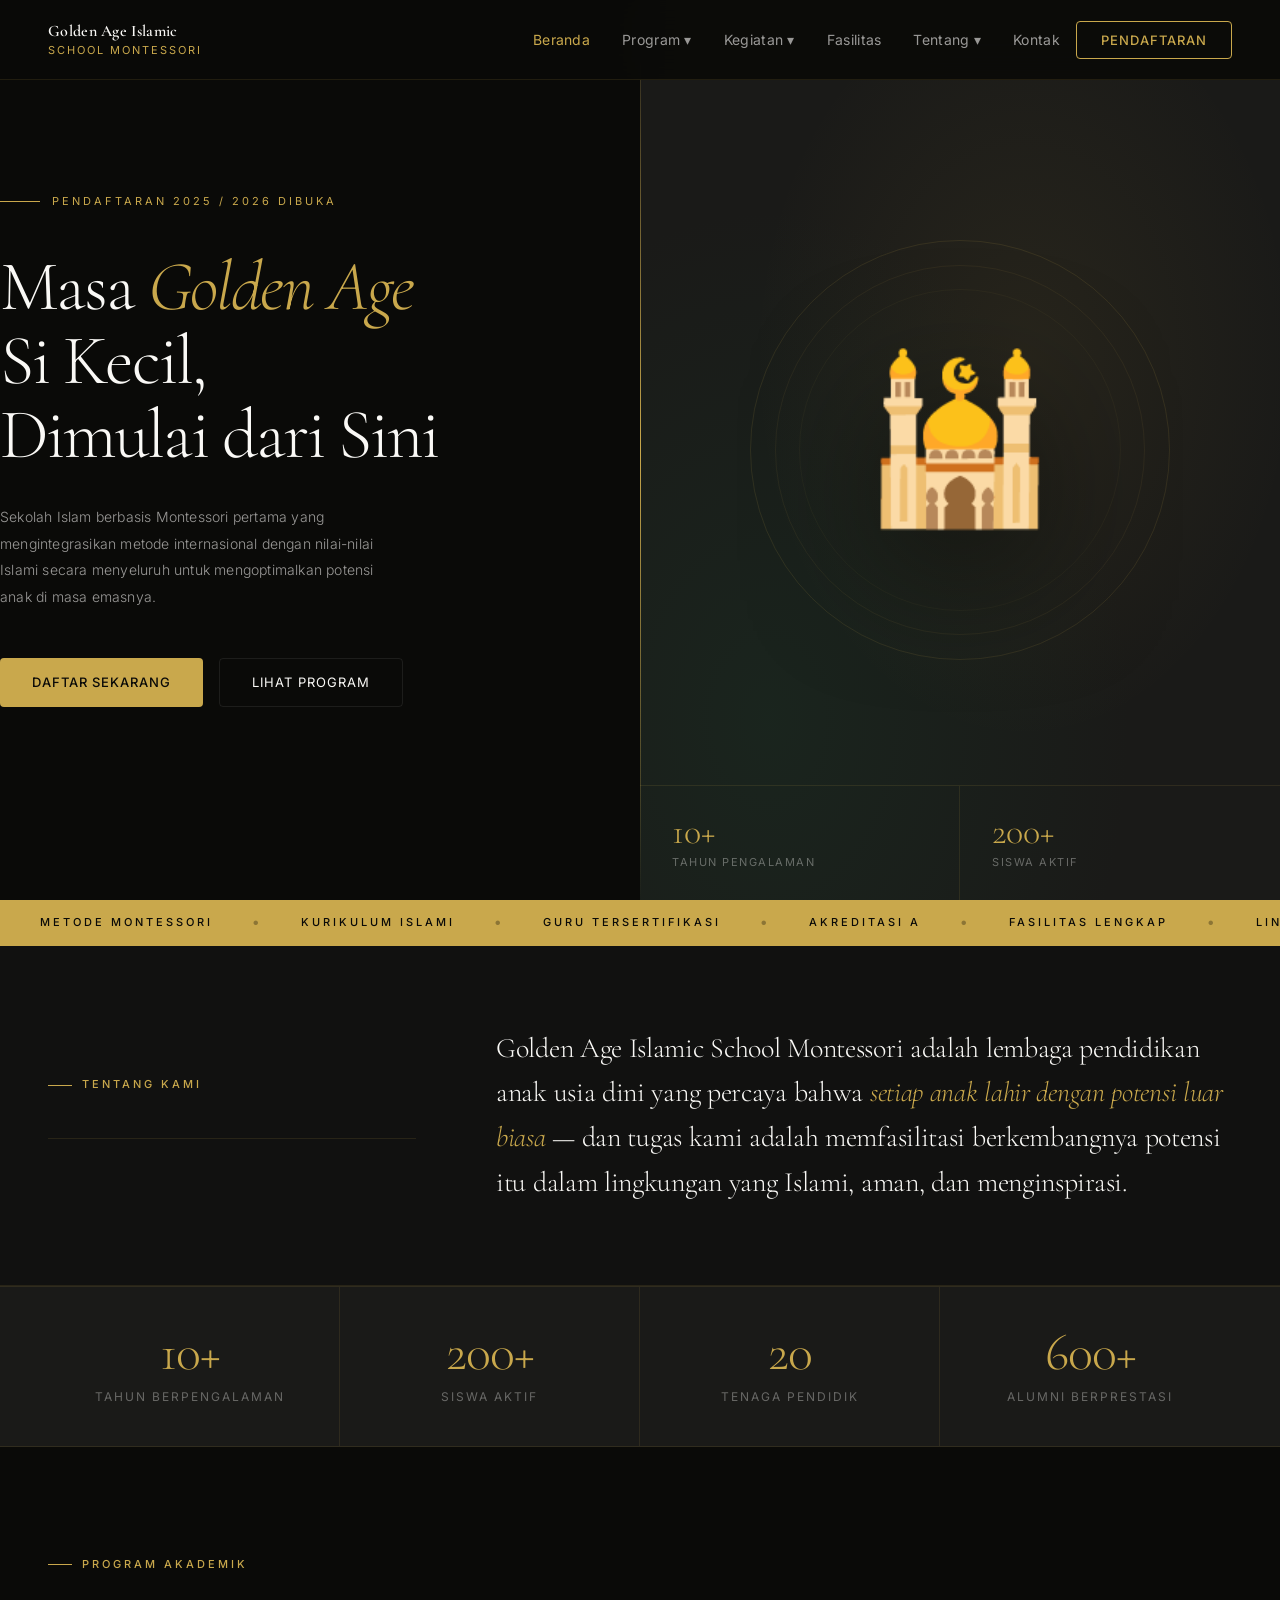
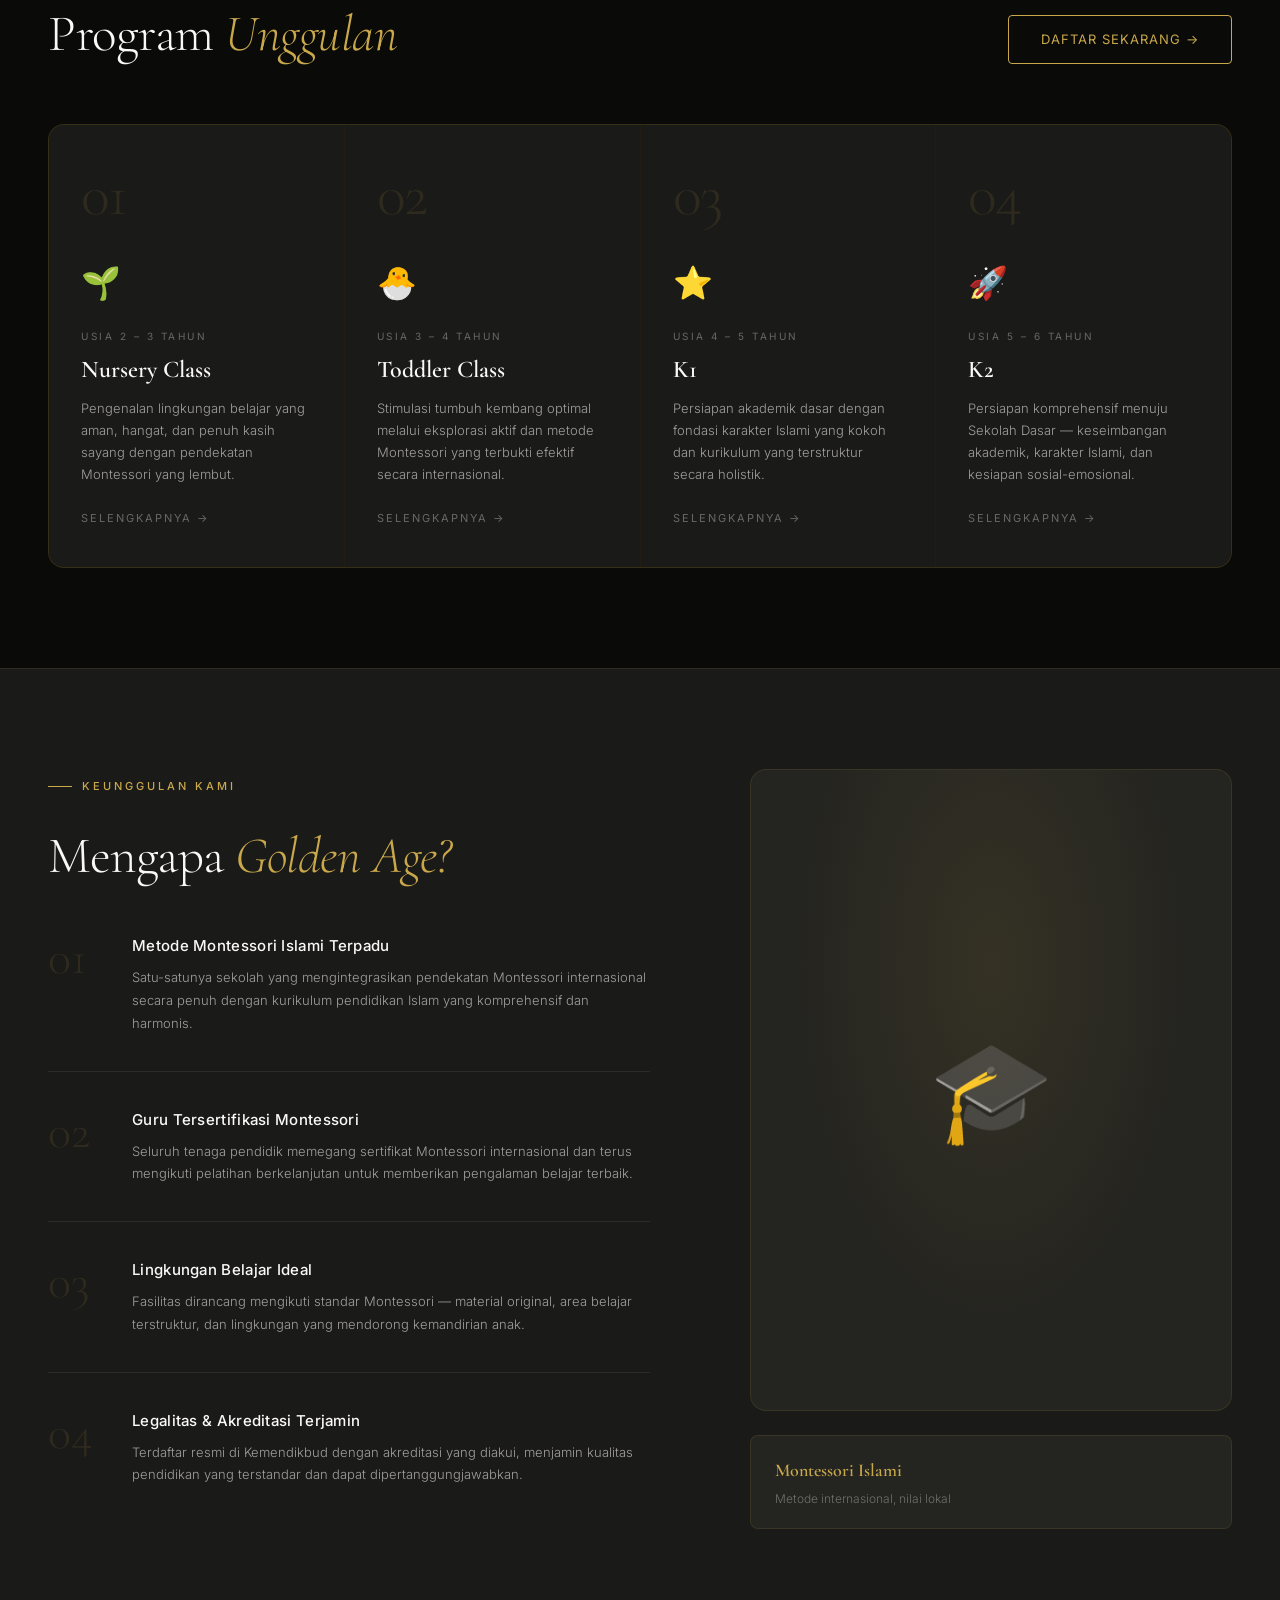
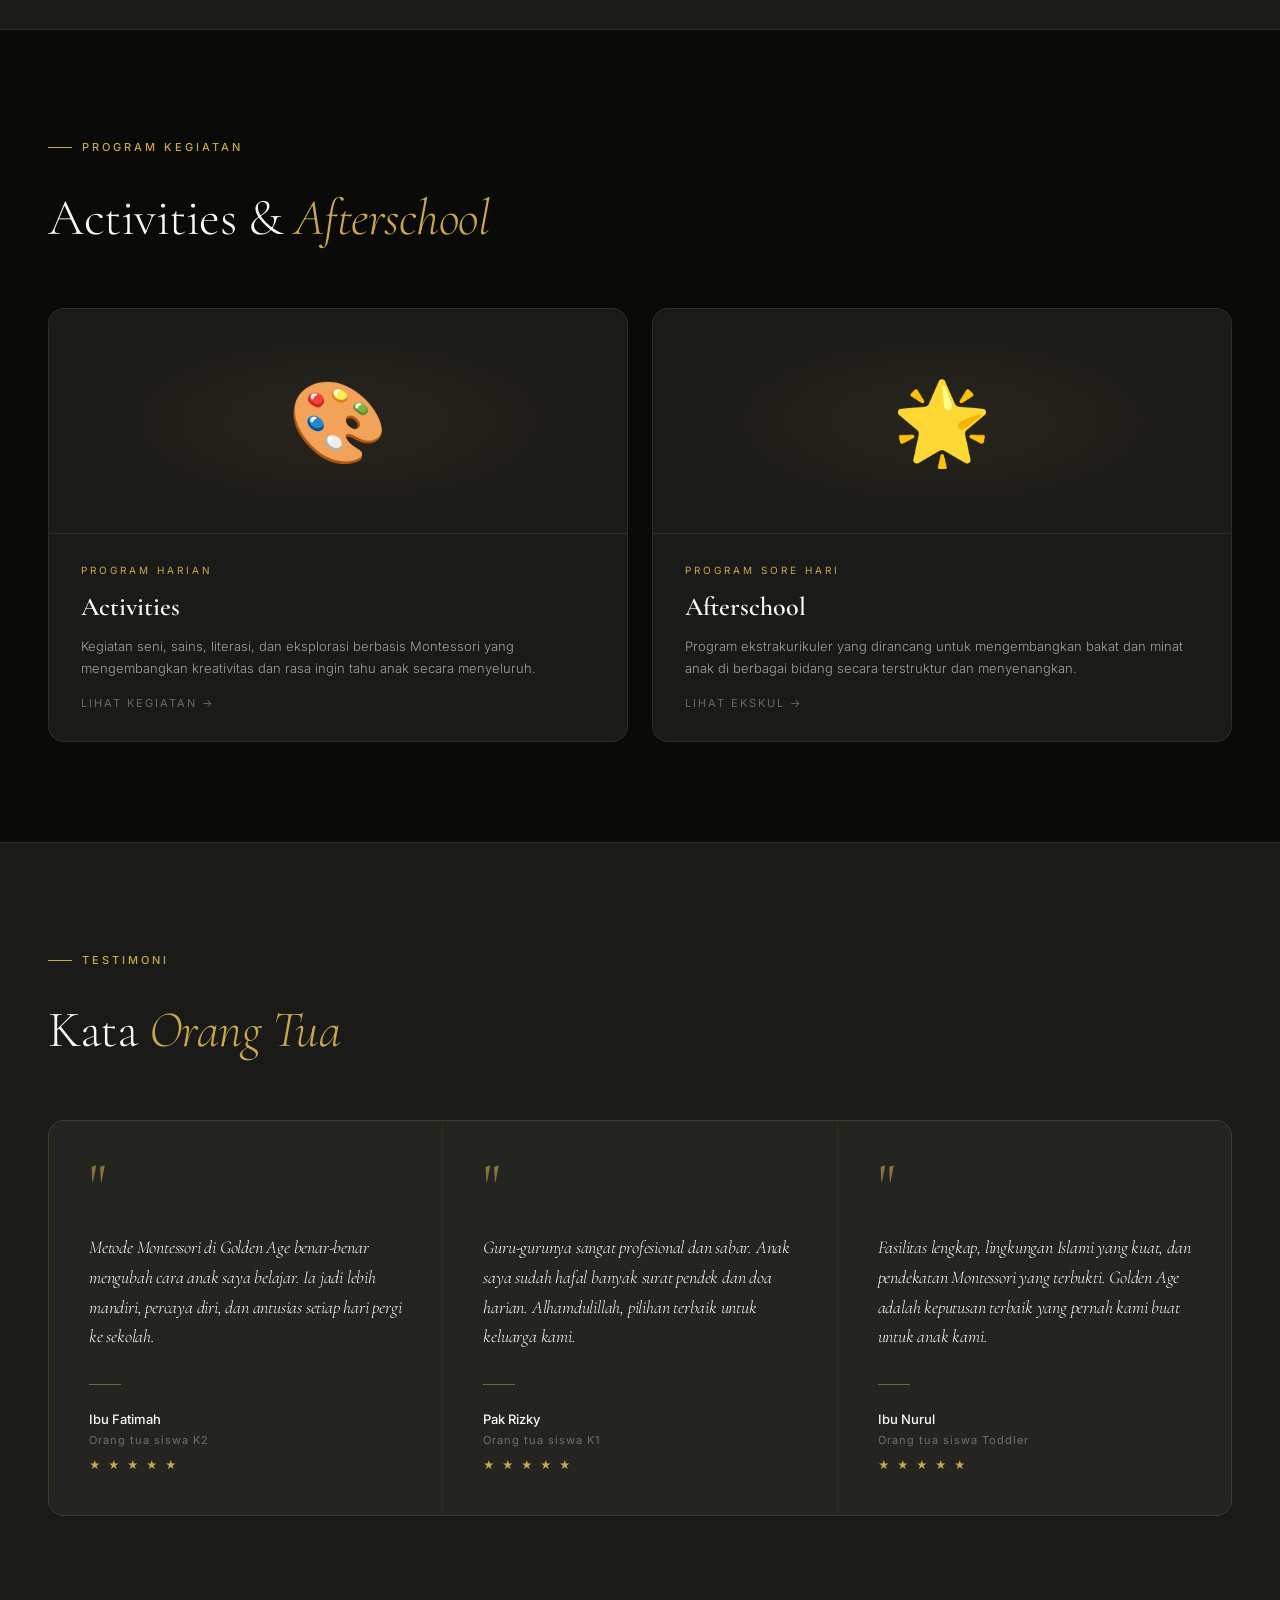
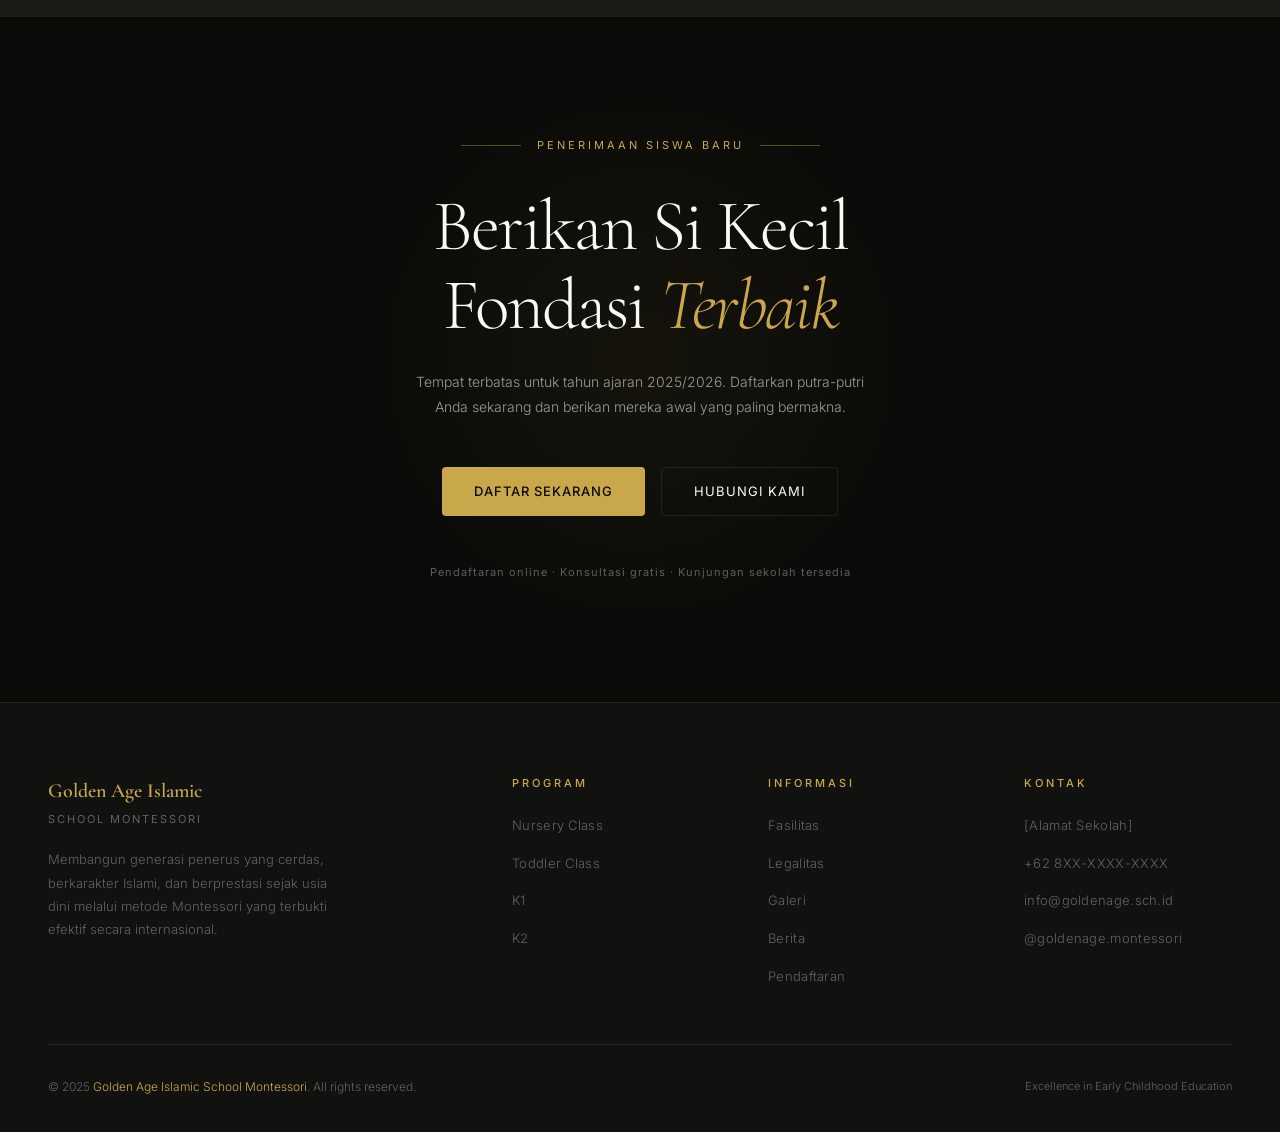
==== commit 36ecd34f: "Add files via upload" ====
--- a/index.html
+++ b/index.html
@@ -5,338 +5,258 @@
   <meta name="viewport" content="width=device-width, initial-scale=1.0"/>
   <title>Golden Age Islamic School Montessori</title>
   <link rel="stylesheet" href="style.css"/>
-  <link href="https://fonts.googleapis.com/css2?family=Cormorant+Garamond:ital,wght@0,400;0,600;0,700;1,400;1,600&family=Plus+Jakarta+Sans:wght@300;400;500;600;700&display=swap" rel="stylesheet"/>
   <style>
-    /* ── HERO FULL SCREEN ── */
-    .hero {
-      min-height: 100vh;
-      display: grid;
-      grid-template-columns: 1fr 1fr;
-      position: relative;
-      overflow: hidden;
-    }
-    .hero-left {
-      background: var(--green);
-      display: flex;
-      flex-direction: column;
-      justify-content: center;
-      padding: calc(var(--nav-height) + 80px) 60px 80px;
-      position: relative;
-      overflow: hidden;
-    }
-    .hero-left::before {
-      content: '';
-      position: absolute;
-      top: -200px; left: -200px;
-      width: 600px; height: 600px;
-      background: radial-gradient(circle, rgba(201,168,76,0.15) 0%, transparent 60%);
-      border-radius: 50%;
-    }
-    .hero-left::after {
-      content: '';
-      position: absolute;
-      bottom: -100px; right: -100px;
-      width: 400px; height: 400px;
-      background: radial-gradient(circle, rgba(82,183,136,0.12) 0%, transparent 60%);
-      border-radius: 50%;
-    }
-    .hero-eyebrow {
-      display: flex; align-items: center; gap: 10px;
-      margin-bottom: 32px; position: relative; z-index: 1;
-    }
-    .hero-eyebrow-line { width: 40px; height: 1px; background: var(--gold); }
-    .hero-eyebrow span { font-size: 11px; font-weight: 600; color: var(--gold); letter-spacing: 3px; text-transform: uppercase; }
-    .hero-title {
-      font-family: 'Cormorant Garamond', serif;
-      font-size: clamp(44px, 5vw, 72px);
-      font-weight: 700;
-      color: white;
-      line-height: 1.08;
-      margin-bottom: 28px;
-      position: relative; z-index: 1;
-    }
-    .hero-title em { font-style: italic; color: var(--gold-light); }
-    .hero-desc {
-      font-size: 15px; color: rgba(255,255,255,0.72);
-      line-height: 1.85; margin-bottom: 48px;
-      max-width: 440px; position: relative; z-index: 1;
-    }
-    .hero-actions { display: flex; gap: 16px; flex-wrap: wrap; position: relative; z-index: 1; }
-    .hero-right {
-      background: var(--gold-pale);
-      position: relative; overflow: hidden;
-      display: flex; align-items: flex-end;
-    }
-    .hero-right-bg {
-      position: absolute; inset: 0;
-      background: linear-gradient(160deg, #f0f7f2 0%, var(--gold-pale) 60%, #ffe8a0 100%);
-    }
-    .hero-ornament {
-      position: absolute; top: 10%; right: 8%;
-      width: 320px; height: 320px;
-      border: 1px solid rgba(201,168,76,0.25);
-      border-radius: 50%;
-    }
-    .hero-ornament::before {
-      content: ''; position: absolute; inset: 20px;
-      border: 1px solid rgba(201,168,76,0.15);
-      border-radius: 50%;
-    }
-    .hero-ornament::after {
-      content: ''; position: absolute; inset: 40px;
-      border: 1px solid rgba(201,168,76,0.1);
-      border-radius: 50%;
-    }
-    .hero-main-visual {
-      position: absolute; top: 50%; left: 50%;
-      transform: translate(-50%, -50%);
-      font-size: 160px;
-      animation: float 6s ease-in-out infinite;
-      filter: drop-shadow(0 24px 48px rgba(26,77,46,0.2));
-      z-index: 1;
-    }
-    .hero-stat-cards {
-      position: relative; z-index: 2;
-      padding: 40px;
-      display: flex; flex-direction: column; gap: 12px;
-      width: 100%;
-    }
-    .hero-stat {
-      background: rgba(255,255,255,0.85);
-      backdrop-filter: blur(12px);
-      border: 1px solid rgba(201,168,76,0.2);
-      border-radius: 16px; padding: 16px 20px;
-      display: flex; align-items: center; gap: 14px;
-      box-shadow: 0 4px 20px rgba(26,77,46,0.08);
-      width: fit-content;
-    }
-    .hero-stat:nth-child(2) { margin-left: 40px; }
-    .hero-stat-icon { font-size: 28px; }
-    .hero-stat-val { font-family: 'Cormorant Garamond', serif; font-size: 26px; font-weight: 700; color: var(--green); line-height: 1; }
-    .hero-stat-label { font-size: 11px; color: var(--text-light); font-weight: 500; }
-
-    /* ── MARQUEE STRIP ── */
-    .marquee-strip {
-      background: var(--gold);
-      padding: 14px 0; overflow: hidden;
-      display: flex; gap: 0;
-    }
-    .marquee-inner {
-      display: flex; gap: 48px;
-      animation: marquee 20s linear infinite;
-      white-space: nowrap;
-    }
-    .marquee-inner span {
-      font-size: 13px; font-weight: 600;
-      color: var(--green); letter-spacing: 1px;
-      text-transform: uppercase;
-    }
-    .marquee-dot { color: var(--green); opacity: 0.4; }
-    @keyframes marquee { from { transform: translateX(0); } to { transform: translateX(-50%); } }
-
-    /* ── STATS ── */
-    .stats-section {
-      background: var(--green);
-      padding: 60px 40px;
-    }
-    .stats-inner {
-      max-width: 1200px; margin: 0 auto;
-      display: grid; grid-template-columns: repeat(4,1fr);
-      gap: 0; border: 1px solid rgba(255,255,255,0.1);
-      border-radius: var(--radius-lg); overflow: hidden;
-    }
-    .stat-box {
-      padding: 40px 32px; text-align: center;
-      border-right: 1px solid rgba(255,255,255,0.1);
-      position: relative;
-    }
-    .stat-box:last-child { border-right: none; }
-    .stat-box-num {
-      font-family: 'Cormorant Garamond', serif;
-      font-size: 56px; font-weight: 700;
-      color: var(--gold-light); line-height: 1;
-      margin-bottom: 8px;
-    }
-    .stat-box-label { font-size: 13px; color: rgba(255,255,255,0.6); font-weight: 500; }
+    /* ── HERO ── */
+    .hero{min-height:100vh;display:grid;grid-template-columns:1fr 1fr;position:relative;overflow:hidden}
+    .hero-left{
+      background:var(--black);
+      display:flex;flex-direction:column;justify-content:center;
+      padding:calc(var(--nav-height)+100px) 72px 100px 72px;
+      position:relative;z-index:1;
+    }
+    .hero-left::after{
+      content:'';position:absolute;right:-1px;top:0;bottom:0;width:1px;
+      background:linear-gradient(to bottom,transparent,var(--gold),transparent);
+    }
+    .hero-eyebrow{display:flex;align-items:center;gap:12px;margin-bottom:40px}
+    .hero-eyebrow-line{width:40px;height:1px;background:var(--gold)}
+    .hero-eyebrow span{font-size:11px;color:var(--gold);letter-spacing:3px;text-transform:uppercase;font-weight:400}
+    .hero-title{
+      font-family:'Cormorant Garamond',serif;
+      font-size:clamp(48px,5.5vw,80px);font-weight:300;
+      color:var(--white);line-height:1.05;letter-spacing:-2px;
+      margin-bottom:32px;
+    }
+    .hero-title em{font-style:italic;color:var(--gold)}
+    .hero-desc{font-size:14px;color:var(--text-dim);line-height:1.9;margin-bottom:48px;max-width:400px;font-weight:300;letter-spacing:0.2px}
+    .hero-actions{display:flex;gap:16px;align-items:center;flex-wrap:wrap}
+    .hero-scroll{font-size:11px;color:var(--text-muted);letter-spacing:2px;text-transform:uppercase;display:flex;align-items:center;gap:8px}
+    .hero-scroll::after{content:'';width:24px;height:1px;background:var(--text-muted)}
+
+    .hero-right{
+      background:var(--dark-2);
+      position:relative;overflow:hidden;
+      display:flex;flex-direction:column;justify-content:flex-end;
+    }
+    .hero-bg-pattern{
+      position:absolute;inset:0;
+      background:
+        radial-gradient(ellipse at 60% 40%, rgba(201,168,76,0.08) 0%, transparent 50%),
+        radial-gradient(ellipse at 20% 80%, rgba(26,61,43,0.3) 0%, transparent 50%);
+    }
+    .hero-ornament-ring{
+      position:absolute;top:50%;left:50%;transform:translate(-50%,-50%);
+      width:min(70vw,420px);height:min(70vw,420px);
+      border:1px solid var(--border);border-radius:50%;
+    }
+    .hero-ornament-ring::before{
+      content:'';position:absolute;inset:24px;
+      border:1px solid rgba(201,168,76,0.08);border-radius:50%;
+    }
+    .hero-ornament-ring::after{
+      content:'';position:absolute;inset:48px;
+      border:1px solid rgba(201,168,76,0.05);border-radius:50%;
+    }
+    .hero-visual-emoji{
+      position:absolute;top:50%;left:50%;transform:translate(-50%,-55%);
+      font-size:min(22vw,160px);animation:float 7s ease-in-out infinite;
+      filter:drop-shadow(0 32px 64px rgba(0,0,0,0.5));
+      z-index:1;
+    }
+    .hero-stats-bottom{
+      position:relative;z-index:2;
+      display:grid;grid-template-columns:1fr 1fr;
+      border-top:1px solid var(--border);
+    }
+    .hero-stat-box{
+      padding:28px 32px;border-right:1px solid var(--border);
+    }
+    .hero-stat-box:last-child{border-right:none}
+    .hero-stat-num{
+      font-family:'Cormorant Garamond',serif;
+      font-size:36px;font-weight:300;color:var(--gold);
+      line-height:1;margin-bottom:4px;
+    }
+    .hero-stat-label{font-size:11px;color:var(--text-muted);letter-spacing:1.5px;text-transform:uppercase}
+
+    /* ── MARQUEE ── */
+    .marquee-strip{
+      background:var(--gold);padding:14px 0;
+      overflow:hidden;position:relative;
+    }
+    .marquee-track{
+      display:flex;gap:0;
+      animation:marquee 25s linear infinite;
+      width:max-content;
+    }
+    .marquee-item{
+      display:flex;align-items:center;gap:40px;
+      padding:0 40px;
+      font-size:11px;font-weight:500;color:var(--black);
+      letter-spacing:3px;text-transform:uppercase;white-space:nowrap;
+    }
+    .marquee-sep{color:rgba(0,0,0,0.3);font-size:6px}
+
+    /* ── INTRO STRIP ── */
+    .intro-section{background:var(--dark);padding:80px 48px;border-bottom:1px solid var(--border)}
+    .intro-grid{max-width:1200px;margin:0 auto;display:grid;grid-template-columns:1fr 2fr;gap:80px;align-items:center}
+    .intro-left{}
+    .intro-right p{font-family:'Cormorant Garamond',serif;font-size:clamp(20px,2.5vw,28px);font-weight:300;color:var(--white);line-height:1.6;letter-spacing:-0.3px}
+    .intro-right p em{color:var(--gold);font-style:italic}
 
     /* ── PROGRAMS ── */
-    .programs-section { background: var(--cream); padding: 100px 40px; }
-    .programs-inner { max-width: 1200px; margin: 0 auto; }
-    .programs-header {
-      display: grid; grid-template-columns: 1fr 1fr;
-      gap: 40px; align-items: end; margin-bottom: 56px;
-    }
-    .programs-header-left {}
-    .programs-header-right { text-align: right; }
-    .prog-grid {
-      display: grid; grid-template-columns: repeat(2,1fr);
-      gap: 24px;
-    }
-    .prog-card {
-      background: white; border-radius: var(--radius-lg);
-      overflow: hidden; text-decoration: none; color: inherit;
-      display: flex; flex-direction: column;
-      box-shadow: var(--shadow-sm); transition: var(--transition);
-      border: 1px solid var(--gray-200);
-      position: relative;
-    }
-    .prog-card:hover { transform: translateY(-8px); box-shadow: var(--shadow-lg); }
-    .prog-card-header {
-      padding: 40px 36px 32px;
-      display: flex; align-items: flex-start; justify-content: space-between;
-    }
-    .prog-card-emoji { font-size: 56px; line-height: 1; }
-    .prog-card-age {
-      font-size: 11px; font-weight: 700; letter-spacing: 2px;
-      text-transform: uppercase; color: var(--text-light);
-      background: var(--gray-100); padding: 6px 14px;
-      border-radius: 20px;
-    }
-    .prog-card-body { padding: 0 36px 36px; flex: 1; }
-    .prog-card-body h3 {
-      font-family: 'Cormorant Garamond', serif;
-      font-size: 28px; font-weight: 700; color: var(--green);
-      margin-bottom: 10px;
-    }
-    .prog-card-body p { font-size: 14px; color: var(--text-light); line-height: 1.7; margin-bottom: 24px; }
-    .prog-card-footer {
-      padding: 20px 36px;
-      border-top: 1px solid var(--gray-100);
-      display: flex; align-items: center; justify-content: space-between;
-    }
-    .prog-card-link { font-size: 13px; font-weight: 700; color: var(--gold); }
-    .prog-card-arrow { font-size: 20px; color: var(--gray-200); transition: var(--transition); }
-    .prog-card:hover .prog-card-arrow { color: var(--gold); transform: translateX(4px); }
-    .prog-card.featured { background: var(--green); border-color: var(--green); }
-    .prog-card.featured .prog-card-age { background: rgba(255,255,255,0.15); color: rgba(255,255,255,0.8); }
-    .prog-card.featured .prog-card-body h3 { color: white; }
-    .prog-card.featured .prog-card-body p { color: rgba(255,255,255,0.7); }
-    .prog-card.featured .prog-card-footer { border-color: rgba(255,255,255,0.1); }
-    .prog-card.featured .prog-card-link { color: var(--gold-light); }
-    .prog-card.featured .prog-card-arrow { color: rgba(255,255,255,0.2); }
-    .prog-card.featured:hover .prog-card-arrow { color: var(--gold-light); }
+    .programs-section{background:var(--black);padding:100px 48px}
+    .prog-header{max-width:1200px;margin:0 auto 60px;display:flex;justify-content:space-between;align-items:flex-end}
+    .prog-grid{max-width:1200px;margin:0 auto;display:grid;grid-template-columns:repeat(4,1fr);gap:1px;background:var(--border);border:1px solid var(--border);border-radius:var(--radius-md);overflow:hidden}
+    .prog-card{
+      background:var(--dark-2);padding:40px 32px;
+      text-decoration:none;color:inherit;
+      display:flex;flex-direction:column;
+      transition:var(--transition);position:relative;overflow:hidden;
+    }
+    .prog-card::before{
+      content:'';position:absolute;bottom:0;left:0;right:0;height:2px;
+      background:var(--gold);transform:scaleX(0);transform-origin:left;
+      transition:var(--transition);
+    }
+    .prog-card:hover{background:var(--dark-3)}
+    .prog-card:hover::before{transform:scaleX(1)}
+    .prog-num{
+      font-family:'Cormorant Garamond',serif;
+      font-size:60px;font-weight:300;color:var(--border);
+      line-height:1;margin-bottom:32px;letter-spacing:-2px;
+      transition:var(--transition);
+    }
+    .prog-card:hover .prog-num{color:var(--gold)}
+    .prog-emoji{font-size:32px;margin-bottom:20px}
+    .prog-age{font-size:10px;color:var(--text-muted);letter-spacing:2.5px;text-transform:uppercase;margin-bottom:12px}
+    .prog-name{
+      font-family:'Cormorant Garamond',serif;
+      font-size:24px;font-weight:600;color:var(--white);
+      margin-bottom:12px;line-height:1.2;
+    }
+    .prog-desc{font-size:13px;color:var(--text-dim);line-height:1.7;font-weight:300;flex:1;margin-bottom:24px}
+    .prog-link{font-size:11px;color:var(--text-muted);letter-spacing:2px;text-transform:uppercase;transition:var(--transition)}
+    .prog-card:hover .prog-link{color:var(--gold)}
 
     /* ── WHY ── */
-    .why-section { background: white; padding: 100px 40px; }
-    .why-inner { max-width: 1200px; margin: 0 auto; display: grid; grid-template-columns: 1fr 1fr; gap: 80px; align-items: center; }
-    .why-visual {
-      position: relative;
-      aspect-ratio: 3/4;
-      border-radius: var(--radius-lg);
-      overflow: hidden;
-      background: linear-gradient(160deg, var(--green) 0%, var(--green-mid) 100%);
-      display: flex; align-items: center; justify-content: center;
-      font-size: 120px;
-      box-shadow: var(--shadow-lg);
-    }
-    .why-visual::after {
-      content: '';
-      position: absolute; bottom: 0; left: 0; right: 0;
-      height: 40%;
-      background: linear-gradient(transparent, rgba(26,77,46,0.6));
-    }
-    .why-visual-badge {
-      position: absolute; bottom: 28px; left: 28px; right: 28px;
-      background: rgba(255,255,255,0.95);
-      backdrop-filter: blur(8px);
-      border-radius: var(--radius-md);
-      padding: 20px 24px;
-      z-index: 1;
-    }
-    .why-visual-badge h4 { font-family: 'Cormorant Garamond', serif; font-size: 20px; font-weight: 700; color: var(--green); margin-bottom: 4px; }
-    .why-visual-badge p { font-size: 13px; color: var(--text-light); }
-    .why-content {}
-    .why-items { display: flex; flex-direction: column; gap: 0; }
-    .why-item {
-      padding: 28px 0;
-      border-bottom: 1px solid var(--gray-100);
-      display: flex; gap: 20px; align-items: flex-start;
-    }
-    .why-item:first-child { padding-top: 0; }
-    .why-item:last-child { border-bottom: none; }
-    .why-num {
-      font-family: 'Cormorant Garamond', serif;
-      font-size: 40px; font-weight: 700; color: var(--gray-200);
-      line-height: 1; flex-shrink: 0; width: 48px;
-    }
-    .why-text h4 { font-size: 16px; font-weight: 700; color: var(--green); margin-bottom: 6px; }
-    .why-text p { font-size: 14px; color: var(--text-light); line-height: 1.7; }
+    .why-section{background:var(--dark-2);padding:100px 48px;border-top:1px solid var(--border);border-bottom:1px solid var(--border)}
+    .why-inner{max-width:1200px;margin:0 auto;display:grid;grid-template-columns:5fr 4fr;gap:100px;align-items:start}
+    .why-items{display:flex;flex-direction:column}
+    .why-item{
+      display:grid;grid-template-columns:60px 1fr;gap:24px;
+      padding:36px 0;border-bottom:1px solid var(--border-light);
+      transition:var(--transition);
+    }
+    .why-item:first-child{padding-top:0}
+    .why-item:last-child{border-bottom:none}
+    .why-item:hover{padding-left:8px}
+    .why-num{
+      font-family:'Cormorant Garamond',serif;
+      font-size:48px;font-weight:300;color:var(--border);
+      line-height:1;transition:var(--transition);
+    }
+    .why-item:hover .why-num{color:var(--gold)}
+    .why-text h4{font-size:15px;font-weight:500;color:var(--white);margin-bottom:8px;letter-spacing:0.3px}
+    .why-text p{font-size:13px;color:var(--text-dim);line-height:1.75;font-weight:300}
+    .why-right{position:sticky;top:120px}
+    .why-visual{
+      aspect-ratio:3/4;border-radius:var(--radius-md);
+      background:var(--dark-3);border:1px solid var(--border);
+      overflow:hidden;display:flex;align-items:center;justify-content:center;
+      font-size:100px;margin-bottom:24px;
+      position:relative;
+    }
+    .why-visual::before{
+      content:'';position:absolute;inset:0;
+      background:radial-gradient(ellipse at 50% 30%, rgba(201,168,76,0.1) 0%, transparent 60%);
+    }
+    .why-badge{
+      background:var(--dark-3);border:1px solid var(--border);
+      border-radius:var(--radius-sm);padding:20px 24px;
+    }
+    .why-badge-title{font-family:'Cormorant Garamond',serif;font-size:18px;font-weight:600;color:var(--gold);margin-bottom:4px}
+    .why-badge-sub{font-size:12px;color:var(--text-muted);font-weight:300}
 
     /* ── ACTIVITIES ── */
-    .act-section { background: var(--cream); padding: 100px 40px; }
-    .act-inner { max-width: 1200px; margin: 0 auto; }
-    .act-grid { display: grid; grid-template-columns: 1fr 1fr; gap: 24px; margin-top: 56px; }
-    .act-card {
-      border-radius: var(--radius-lg);
-      overflow: hidden; text-decoration: none; color: inherit;
-      display: flex; min-height: 260px;
-      box-shadow: var(--shadow-sm); transition: var(--transition);
-      position: relative;
-    }
-    .act-card:hover { transform: translateY(-6px); box-shadow: var(--shadow-md); }
-    .act-card-bg {
-      position: absolute; inset: 0;
-      display: flex; align-items: center; justify-content: center;
-      font-size: 80px;
-    }
-    .act-card-overlay {
-      position: absolute; inset: 0;
-      background: linear-gradient(to top, rgba(26,77,46,0.92) 0%, rgba(26,77,46,0.4) 60%, transparent 100%);
-    }
-    .act-card-content {
-      position: relative; z-index: 1;
-      padding: 32px; display: flex;
-      flex-direction: column; justify-content: flex-end; width: 100%;
-    }
-    .act-tag { font-size: 11px; font-weight: 700; letter-spacing: 2px; text-transform: uppercase; color: var(--gold-light); margin-bottom: 8px; }
-    .act-card-content h3 { font-family: 'Cormorant Garamond', serif; font-size: 28px; font-weight: 700; color: white; margin-bottom: 8px; }
-    .act-card-content p { font-size: 13px; color: rgba(255,255,255,0.75); line-height: 1.6; margin-bottom: 20px; }
-    .act-link { display: inline-flex; align-items: center; gap: 8px; font-size: 13px; font-weight: 700; color: var(--gold-light); }
-
-    /* ── TESTIMONIAL ── */
-    .testi-section { background: var(--green); padding: 100px 40px; }
-    .testi-inner { max-width: 1200px; margin: 0 auto; }
-    .testi-section .section-tag { background: rgba(255,255,255,0.1); color: var(--gold-light); }
-    .testi-section .section-title { color: white; }
-    .testi-grid { display: grid; grid-template-columns: repeat(3,1fr); gap: 24px; margin-top: 56px; }
-    .testi-card {
-      background: rgba(255,255,255,0.06);
-      border: 1px solid rgba(255,255,255,0.1);
-      border-radius: var(--radius-md); padding: 32px;
-      transition: var(--transition);
-    }
-    .testi-card:hover { background: rgba(255,255,255,0.1); }
-    .testi-quote { font-size: 48px; color: var(--gold); line-height: 1; margin-bottom: 16px; font-family: 'Cormorant Garamond', serif; }
-    .testi-text { font-size: 15px; color: rgba(255,255,255,0.8); line-height: 1.75; margin-bottom: 24px; font-style: italic; }
-    .testi-author { display: flex; align-items: center; gap: 12px; }
-    .testi-avatar { width: 44px; height: 44px; border-radius: 50%; background: rgba(201,168,76,0.2); display: flex; align-items: center; justify-content: center; font-size: 20px; border: 1px solid rgba(201,168,76,0.3); }
-    .testi-name { font-weight: 700; font-size: 14px; color: white; }
-    .testi-role { font-size: 12px; color: rgba(255,255,255,0.5); }
-    .testi-stars { color: var(--gold); font-size: 13px; margin-top: 2px; }
+    .act-section{background:var(--black);padding:100px 48px}
+    .act-inner{max-width:1200px;margin:0 auto}
+    .act-grid{display:grid;grid-template-columns:1fr 1fr;gap:24px;margin-top:60px}
+    .act-card{
+      background:var(--dark-2);border:1px solid var(--border);
+      border-radius:var(--radius-md);overflow:hidden;
+      text-decoration:none;color:inherit;
+      display:flex;flex-direction:column;min-height:320px;
+      transition:var(--transition);position:relative;
+    }
+    .act-card:hover{border-color:rgba(201,168,76,0.3);transform:translateY(-4px)}
+    .act-card-top{
+      flex:1;display:flex;align-items:center;justify-content:center;
+      font-size:80px;padding:48px;
+      background:radial-gradient(ellipse at 50% 50%, rgba(201,168,76,0.08) 0%, transparent 70%);
+    }
+    .act-card-body{padding:28px 32px;border-top:1px solid var(--border)}
+    .act-tag{font-size:10px;color:var(--gold);letter-spacing:3px;text-transform:uppercase;margin-bottom:8px}
+    .act-card-body h3{font-family:'Cormorant Garamond',serif;font-size:26px;font-weight:600;color:var(--white);margin-bottom:8px}
+    .act-card-body p{font-size:13px;color:var(--text-dim);line-height:1.7;font-weight:300;margin-bottom:16px}
+    .act-link{font-size:11px;color:var(--text-muted);letter-spacing:2px;text-transform:uppercase;transition:var(--transition)}
+    .act-card:hover .act-link{color:var(--gold)}
+
+    /* ── TESTI ── */
+    .testi-section{background:var(--dark-2);padding:100px 48px;border-top:1px solid var(--border)}
+    .testi-inner{max-width:1200px;margin:0 auto}
+    .testi-grid{display:grid;grid-template-columns:repeat(3,1fr);gap:1px;background:var(--border);border:1px solid var(--border);border-radius:var(--radius-md);overflow:hidden;margin-top:60px}
+    .testi-card{background:var(--dark-3);padding:40px;transition:var(--transition)}
+    .testi-card:hover{background:var(--dark-2)}
+    .testi-open-quote{font-family:'Cormorant Garamond',serif;font-size:60px;color:var(--gold);line-height:0.8;margin-bottom:24px;opacity:0.6}
+    .testi-text{font-family:'Cormorant Garamond',serif;font-size:18px;font-weight:300;color:var(--white);line-height:1.65;font-style:italic;margin-bottom:32px;letter-spacing:-0.2px}
+    .testi-divider{width:32px;height:1px;background:var(--gold);margin-bottom:24px;opacity:0.5}
+    .testi-name{font-size:13px;font-weight:500;color:var(--white);margin-bottom:2px}
+    .testi-role{font-size:11px;color:var(--text-muted);letter-spacing:1px}
+    .testi-stars{color:var(--gold);font-size:11px;margin-top:8px;letter-spacing:2px}
 
     /* ── CTA ── */
-    .cta-section { background: var(--gold-pale); padding: 100px 40px; }
-    .cta-inner { max-width: 900px; margin: 0 auto; text-align: center; }
-    .cta-inner h2 { font-family: 'Cormorant Garamond', serif; font-size: clamp(36px,5vw,60px); font-weight: 700; color: var(--green); line-height: 1.15; margin-bottom: 20px; }
-    .cta-inner h2 em { font-style: italic; color: var(--gold); }
-    .cta-inner p { font-size: 16px; color: var(--text-light); margin-bottom: 40px; line-height: 1.7; }
-    .cta-actions { display: flex; gap: 16px; justify-content: center; flex-wrap: wrap; }
-    .cta-divider { display: flex; align-items: center; gap: 20px; margin-bottom: 40px; }
-    .cta-divider-line { flex: 1; height: 1px; background: rgba(201,168,76,0.3); }
-    .cta-divider span { font-size: 20px; }
-
-    @media(max-width:900px){
-      .hero { grid-template-columns: 1fr; }
-      .hero-right { min-height: 400px; }
-      .hero-main-visual { font-size: 100px; }
-      .stats-inner { grid-template-columns: repeat(2,1fr); }
-      .stat-box:nth-child(2) { border-right: none; }
-      .programs-header { grid-template-columns: 1fr; }
-      .programs-header-right { text-align: left; }
-      .prog-grid { grid-template-columns: 1fr; }
-      .why-inner { grid-template-columns: 1fr; }
-      .act-grid { grid-template-columns: 1fr; }
-      .testi-grid { grid-template-columns: 1fr; }
+    .cta-section{
+      background:var(--black);padding:120px 48px;
+      text-align:center;border-top:1px solid var(--border);
+      position:relative;overflow:hidden;
+    }
+    .cta-section::before{
+      content:'';position:absolute;top:50%;left:50%;transform:translate(-50%,-50%);
+      width:600px;height:600px;
+      background:radial-gradient(circle,rgba(201,168,76,0.06) 0%,transparent 70%);
+      border-radius:50%;
+    }
+    .cta-inner{max-width:800px;margin:0 auto;position:relative;z-index:1}
+    .cta-inner .cta-eyebrow{display:flex;align-items:center;justify-content:center;gap:16px;margin-bottom:32px}
+    .cta-inner .cta-eyebrow-line{width:60px;height:1px;background:var(--gold);opacity:0.4}
+    .cta-inner .cta-eyebrow span{font-size:11px;color:var(--gold);letter-spacing:3px;text-transform:uppercase}
+    .cta-inner h2{
+      font-family:'Cormorant Garamond',serif;
+      font-size:clamp(40px,6vw,72px);font-weight:300;
+      color:var(--white);line-height:1.1;letter-spacing:-2px;margin-bottom:24px;
+    }
+    .cta-inner h2 em{color:var(--gold);font-style:italic}
+    .cta-inner p{font-size:14px;color:var(--text-dim);margin-bottom:48px;line-height:1.8;font-weight:300;max-width:480px;margin-left:auto;margin-right:auto}
+    .cta-actions{display:flex;gap:16px;justify-content:center;flex-wrap:wrap;margin-bottom:48px}
+    .cta-note{font-size:11px;color:var(--text-muted);letter-spacing:1px}
+
+    @media(max-width:1024px){
+      .hero{grid-template-columns:1fr}
+      .hero-left{padding:calc(var(--nav-height)+60px) 36px 60px}
+      .hero-right{min-height:480px}
+      .prog-grid{grid-template-columns:repeat(2,1fr)}
+      .why-inner{grid-template-columns:1fr;gap:48px}
+      .why-right{position:static}
+      .act-grid{grid-template-columns:1fr}
+      .testi-grid{grid-template-columns:1fr}
+      .intro-grid{grid-template-columns:1fr}
+      .prog-header{flex-direction:column;align-items:flex-start;gap:16px}
+    }
+    @media(max-width:600px){
+      .prog-grid{grid-template-columns:1fr}
+      .hero-stats-bottom{grid-template-columns:1fr 1fr}
+      section{padding:72px 20px}
     }
   </style>
 </head>
@@ -348,35 +268,29 @@
   <div class="hero-left">
     <div class="hero-eyebrow">
       <div class="hero-eyebrow-line"></div>
-      <span>Penerimaan Peserta Didik Baru 2025/2026</span>
+      <span>Pendaftaran 2025 / 2026 Dibuka</span>
     </div>
     <h1 class="hero-title">
-      Masa <em>Golden Age</em><br>Si Kecil Dimulai<br>dari Sini
+      Masa <em>Golden Age</em><br>Si Kecil,<br>Dimulai dari Sini
     </h1>
-    <p class="hero-desc">Golden Age Islamic School Montessori menghadirkan metode Montessori terbaik berlandaskan nilai-nilai Islam, untuk mengoptimalkan potensi anak di masa emasnya.</p>
+    <p class="hero-desc">Sekolah Islam berbasis Montessori pertama yang mengintegrasikan metode internasional dengan nilai-nilai Islami secara menyeluruh untuk mengoptimalkan potensi anak di masa emasnya.</p>
     <div class="hero-actions">
-      <a href="ppdb.html" class="btn-gold">📝 Daftar Sekarang</a>
-      <a href="#programs" style="color:rgba(255,255,255,0.75);font-weight:600;font-size:14px;display:flex;align-items:center;gap:6px;text-decoration:none;align-self:center">Lihat Program →</a>
+      <a href="ppdb.html" class="btn-primary">Daftar Sekarang</a>
+      <a href="#programs" class="btn-outline">Lihat Program</a>
     </div>
   </div>
   <div class="hero-right">
-    <div class="hero-right-bg"></div>
-    <div class="hero-ornament"></div>
-    <div class="hero-main-visual">🕌</div>
-    <div class="hero-stat-cards">
-      <div class="hero-stat">
-        <div class="hero-stat-icon">⭐</div>
-        <div>
-          <div class="hero-stat-val">4.9</div>
-          <div class="hero-stat-label">Rating Orang Tua</div>
-        </div>
-      </div>
-      <div class="hero-stat">
-        <div class="hero-stat-icon">🎓</div>
-        <div>
-          <div class="hero-stat-val">10+ Tahun</div>
-          <div class="hero-stat-label">Berpengalaman</div>
-        </div>
+    <div class="hero-bg-pattern"></div>
+    <div class="hero-ornament-ring"></div>
+    <div class="hero-visual-emoji">🕌</div>
+    <div class="hero-stats-bottom">
+      <div class="hero-stat-box">
+        <div class="hero-stat-num">10+</div>
+        <div class="hero-stat-label">Tahun Pengalaman</div>
+      </div>
+      <div class="hero-stat-box">
+        <div class="hero-stat-num">200+</div>
+        <div class="hero-stat-label">Siswa Aktif</div>
       </div>
     </div>
   </div>
@@ -384,88 +298,110 @@
 
 <!-- MARQUEE -->
 <div class="marquee-strip">
-  <div class="marquee-inner">
-    <span>Metode Montessori</span><span class="marquee-dot">✦</span>
-    <span>Kurikulum Islami</span><span class="marquee-dot">✦</span>
-    <span>Guru Tersertifikasi</span><span class="marquee-dot">✦</span>
-    <span>Akreditasi A</span><span class="marquee-dot">✦</span>
-    <span>Fasilitas Lengkap</span><span class="marquee-dot">✦</span>
-    <span>Lingkungan Aman</span><span class="marquee-dot">✦</span>
-    <span>Metode Montessori</span><span class="marquee-dot">✦</span>
-    <span>Kurikulum Islami</span><span class="marquee-dot">✦</span>
-    <span>Guru Tersertifikasi</span><span class="marquee-dot">✦</span>
-    <span>Akreditasi A</span><span class="marquee-dot">✦</span>
-    <span>Fasilitas Lengkap</span><span class="marquee-dot">✦</span>
-    <span>Lingkungan Aman</span><span class="marquee-dot">✦</span>
+  <div class="marquee-track">
+    <div class="marquee-item">Metode Montessori<span class="marquee-sep">●</span>Kurikulum Islami<span class="marquee-sep">●</span>Guru Tersertifikasi<span class="marquee-sep">●</span>Akreditasi A<span class="marquee-sep">●</span>Fasilitas Lengkap<span class="marquee-sep">●</span>Lingkungan Aman & Nyaman</div>
+    <div class="marquee-item">Metode Montessori<span class="marquee-sep">●</span>Kurikulum Islami<span class="marquee-sep">●</span>Guru Tersertifikasi<span class="marquee-sep">●</span>Akreditasi A<span class="marquee-sep">●</span>Fasilitas Lengkap<span class="marquee-sep">●</span>Lingkungan Aman & Nyaman</div>
   </div>
 </div>
 
+<!-- INTRO -->
+<div class="intro-section">
+  <div class="intro-grid">
+    <div class="intro-left">
+      <div class="section-eyebrow">Tentang Kami</div>
+      <div class="gold-divider"><div class="gold-divider-line"></div></div>
+    </div>
+    <div class="intro-right">
+      <p>Golden Age Islamic School Montessori adalah lembaga pendidikan anak usia dini yang percaya bahwa <em>setiap anak lahir dengan potensi luar biasa</em> — dan tugas kami adalah memfasilitasi berkembangnya potensi itu dalam lingkungan yang Islami, aman, dan menginspirasi.</p>
+    </div>
+  </div>
+</div>
+
 <!-- STATS -->
-<div class="stats-section">
-  <div class="stats-inner">
-    <div class="stat-box"><div class="stat-box-num">10+</div><div class="stat-box-label">Tahun Berpengalaman</div></div>
-    <div class="stat-box"><div class="stat-box-num">200+</div><div class="stat-box-label">Siswa Aktif</div></div>
-    <div class="stat-box"><div class="stat-box-num">20</div><div class="stat-box-label">Tenaga Pendidik</div></div>
-    <div class="stat-box"><div class="stat-box-num">600+</div><div class="stat-box-label">Alumni Berprestasi</div></div>
+<div class="stats-bar">
+  <div class="container">
+    <div class="stat-item"><div class="stat-number">10+</div><div class="stat-label">Tahun Berpengalaman</div></div>
+    <div class="stat-item"><div class="stat-number">200+</div><div class="stat-label">Siswa Aktif</div></div>
+    <div class="stat-item"><div class="stat-number">20</div><div class="stat-label">Tenaga Pendidik</div></div>
+    <div class="stat-item"><div class="stat-number">600+</div><div class="stat-label">Alumni Berprestasi</div></div>
   </div>
 </div>
 
 <!-- PROGRAMS -->
 <section class="programs-section" id="programs">
-  <div class="programs-inner">
-    <div class="programs-header">
-      <div class="programs-header-left">
-        <div class="section-tag">📚 Program Kami</div>
-        <h2 class="section-title" style="text-align:left;margin-bottom:0">Program <span>Unggulan</span></h2>
-      </div>
-      <div class="programs-header-right">
-        <p style="color:var(--text-light);font-size:15px;line-height:1.7;max-width:360px;margin-left:auto">Program Montessori Islami yang dirancang khusus untuk setiap tahap perkembangan anak usia dini</p>
-      </div>
-    </div>
-    <div class="prog-grid">
-      <a href="nursery.html" class="prog-card">
-        <div class="prog-card-header"><div class="prog-card-emoji">🌱</div><span class="prog-card-age">Usia 2–3 Tahun</span></div>
-        <div class="prog-card-body"><h3>Nursery Class</h3><p>Pengenalan lingkungan belajar yang aman, hangat, dan menyenangkan dengan pendekatan Montessori untuk si kecil.</p></div>
-        <div class="prog-card-footer"><span class="prog-card-link">Selengkapnya</span><span class="prog-card-arrow">→</span></div>
-      </a>
-      <a href="toddler.html" class="prog-card featured">
-        <div class="prog-card-header"><div class="prog-card-emoji">🐣</div><span class="prog-card-age">Usia 3–4 Tahun</span></div>
-        <div class="prog-card-body"><h3>Toddler Class</h3><p>Stimulasi tumbuh kembang optimal melalui eksplorasi aktif dan metode Montessori yang terbukti efektif.</p></div>
-        <div class="prog-card-footer"><span class="prog-card-link">Selengkapnya</span><span class="prog-card-arrow">→</span></div>
-      </a>
-      <a href="k1.html" class="prog-card featured">
-        <div class="prog-card-header"><div class="prog-card-emoji">⭐</div><span class="prog-card-age">Usia 4–5 Tahun</span></div>
-        <div class="prog-card-body"><h3>K1</h3><p>Persiapan akademik dasar dengan fondasi karakter Islami yang kokoh melalui metode belajar yang menyenangkan.</p></div>
-        <div class="prog-card-footer"><span class="prog-card-link">Selengkapnya</span><span class="prog-card-arrow">→</span></div>
-      </a>
-      <a href="k2.html" class="prog-card">
-        <div class="prog-card-header"><div class="prog-card-emoji">🚀</div><span class="prog-card-age">Usia 5–6 Tahun</span></div>
-        <div class="prog-card-body"><h3>K2</h3><p>Persiapan komprehensif menuju Sekolah Dasar — akademik, karakter, dan spiritual yang seimbang.</p></div>
-        <div class="prog-card-footer"><span class="prog-card-link">Selengkapnya</span><span class="prog-card-arrow">→</span></div>
-      </a>
-    </div>
+  <div class="prog-header">
+    <div>
+      <div class="section-eyebrow">Program Akademik</div>
+      <h2 class="section-title" style="margin-top:12px">Program <span>Unggulan</span></h2>
+    </div>
+    <a href="ppdb.html" class="btn-gold-outline">Daftar Sekarang →</a>
+  </div>
+  <div class="prog-grid">
+    <a href="nursery.html" class="prog-card">
+      <div class="prog-num">01</div>
+      <div class="prog-emoji">🌱</div>
+      <div class="prog-age">Usia 2 – 3 Tahun</div>
+      <div class="prog-name">Nursery Class</div>
+      <div class="prog-desc">Pengenalan lingkungan belajar yang aman, hangat, dan penuh kasih sayang dengan pendekatan Montessori yang lembut.</div>
+      <div class="prog-link">Selengkapnya →</div>
+    </a>
+    <a href="toddler.html" class="prog-card">
+      <div class="prog-num">02</div>
+      <div class="prog-emoji">🐣</div>
+      <div class="prog-age">Usia 3 – 4 Tahun</div>
+      <div class="prog-name">Toddler Class</div>
+      <div class="prog-desc">Stimulasi tumbuh kembang optimal melalui eksplorasi aktif dan metode Montessori yang terbukti efektif secara internasional.</div>
+      <div class="prog-link">Selengkapnya →</div>
+    </a>
+    <a href="k1.html" class="prog-card">
+      <div class="prog-num">03</div>
+      <div class="prog-emoji">⭐</div>
+      <div class="prog-age">Usia 4 – 5 Tahun</div>
+      <div class="prog-name">K1</div>
+      <div class="prog-desc">Persiapan akademik dasar dengan fondasi karakter Islami yang kokoh dan kurikulum yang terstruktur secara holistik.</div>
+      <div class="prog-link">Selengkapnya →</div>
+    </a>
+    <a href="k2.html" class="prog-card">
+      <div class="prog-num">04</div>
+      <div class="prog-emoji">🚀</div>
+      <div class="prog-age">Usia 5 – 6 Tahun</div>
+      <div class="prog-name">K2</div>
+      <div class="prog-desc">Persiapan komprehensif menuju Sekolah Dasar — keseimbangan akademik, karakter Islami, dan kesiapan sosial-emosional.</div>
+      <div class="prog-link">Selengkapnya →</div>
+    </a>
   </div>
 </section>
 
 <!-- WHY -->
 <section class="why-section">
   <div class="why-inner">
-    <div class="why-visual">
-      🎓
-      <div class="why-visual-badge">
-        <h4>Metode Montessori Islami</h4>
-        <p>Satu-satunya di kota ini yang mengintegrasikan keduanya secara penuh</p>
-      </div>
-    </div>
-    <div class="why-content">
-      <div class="section-tag">💚 Mengapa Golden Age?</div>
-      <h2 class="section-title" style="text-align:left;margin-bottom:8px">Keunggulan <span>Kami</span></h2>
-      <p style="color:var(--text-light);margin-bottom:40px;line-height:1.7;font-size:15px">Kami percaya setiap anak berhak mendapatkan pendidikan terbaik di masa emasnya</p>
+    <div>
+      <div class="section-eyebrow">Keunggulan Kami</div>
+      <h2 class="section-title" style="margin-top:12px;margin-bottom:48px">Mengapa <span>Golden Age?</span></h2>
       <div class="why-items">
-        <div class="why-item"><div class="why-num">01</div><div class="why-text"><h4>Metode Montessori Islami Terpadu</h4><p>Menggabungkan pendekatan Montessori internasional dengan kurikulum pendidikan agama Islam secara harmonis dan menyeluruh.</p></div></div>
-        <div class="why-item"><div class="why-num">02</div><div class="why-text"><h4>Guru Tersertifikasi Montessori</h4><p>Seluruh tenaga pendidik tersertifikasi Montessori dan berpengalaman dalam pendidikan anak usia dini.</p></div></div>
-        <div class="why-item"><div class="why-num">03</div><div class="why-text"><h4>Fasilitas Montessori Lengkap</h4><p>Peralatan Montessori original dan lingkungan belajar yang dirancang sesuai tahap perkembangan anak.</p></div></div>
-        <div class="why-item"><div class="why-num">04</div><div class="why-text"><h4>Legalitas & Akreditasi Terjamin</h4><p>Terdaftar resmi dan terakreditasi oleh lembaga pendidikan yang berwenang dengan rekam jejak yang terpercaya.</p></div></div>
+        <div class="why-item">
+          <div class="why-num">01</div>
+          <div class="why-text"><h4>Metode Montessori Islami Terpadu</h4><p>Satu-satunya sekolah yang mengintegrasikan pendekatan Montessori internasional secara penuh dengan kurikulum pendidikan Islam yang komprehensif dan harmonis.</p></div>
+        </div>
+        <div class="why-item">
+          <div class="why-num">02</div>
+          <div class="why-text"><h4>Guru Tersertifikasi Montessori</h4><p>Seluruh tenaga pendidik memegang sertifikat Montessori internasional dan terus mengikuti pelatihan berkelanjutan untuk memberikan pengalaman belajar terbaik.</p></div>
+        </div>
+        <div class="why-item">
+          <div class="why-num">03</div>
+          <div class="why-text"><h4>Lingkungan Belajar Ideal</h4><p>Fasilitas dirancang mengikuti standar Montessori — material original, area belajar terstruktur, dan lingkungan yang mendorong kemandirian anak.</p></div>
+        </div>
+        <div class="why-item">
+          <div class="why-num">04</div>
+          <div class="why-text"><h4>Legalitas & Akreditasi Terjamin</h4><p>Terdaftar resmi di Kemendikbud dengan akreditasi yang diakui, menjamin kualitas pendidikan yang terstandar dan dapat dipertanggungjawabkan.</p></div>
+        </div>
+      </div>
+    </div>
+    <div class="why-right">
+      <div class="why-visual">🎓</div>
+      <div class="why-badge">
+        <div class="why-badge-title">Montessori Islami</div>
+        <div class="why-badge-sub">Metode internasional, nilai lokal</div>
       </div>
     </div>
   </div>
@@ -474,66 +410,60 @@
 <!-- ACTIVITIES -->
 <section class="act-section">
   <div class="act-inner">
-    <div class="section-header" style="text-align:left">
-      <div class="section-tag">🎨 Kegiatan</div>
-      <h2 class="section-title">Activities & <span>Afterschool</span></h2>
-    </div>
+    <div class="section-eyebrow">Program Kegiatan</div>
+    <h2 class="section-title" style="margin-top:12px">Activities & <span>Afterschool</span></h2>
     <div class="act-grid">
       <a href="activities.html" class="act-card">
-        <div class="act-card-bg" style="background:linear-gradient(135deg,var(--gold-pale),#fce4a0)">🎨</div>
-        <div class="act-card-overlay" style="background:linear-gradient(to top,rgba(26,77,46,0.9) 0%,rgba(201,168,76,0.3) 100%)"></div>
-        <div class="act-card-content">
+        <div class="act-card-top">🎨</div>
+        <div class="act-card-body">
           <div class="act-tag">Program Harian</div>
           <h3>Activities</h3>
-          <p>Kegiatan seni, sains, dan eksplorasi berbasis Montessori yang mengembangkan kreativitas dan rasa ingin tahu anak.</p>
-          <span class="act-link">Lihat Kegiatan →</span>
+          <p>Kegiatan seni, sains, literasi, dan eksplorasi berbasis Montessori yang mengembangkan kreativitas dan rasa ingin tahu anak secara menyeluruh.</p>
+          <div class="act-link">Lihat Kegiatan →</div>
         </div>
       </a>
       <a href="afterschool.html" class="act-card">
-        <div class="act-card-bg" style="background:linear-gradient(135deg,var(--green-pale),#95d5b2)">🌟</div>
-        <div class="act-card-overlay"></div>
-        <div class="act-card-content">
-          <div class="act-tag">Program Sore</div>
+        <div class="act-card-top">🌟</div>
+        <div class="act-card-body">
+          <div class="act-tag">Program Sore Hari</div>
           <h3>Afterschool</h3>
-          <p>Program ekstrakurikuler sore hari yang mengembangkan bakat dan minat anak di berbagai bidang secara holistik.</p>
-          <span class="act-link">Lihat Ekskul →</span>
+          <p>Program ekstrakurikuler yang dirancang untuk mengembangkan bakat dan minat anak di berbagai bidang secara terstruktur dan menyenangkan.</p>
+          <div class="act-link">Lihat Ekskul →</div>
         </div>
       </a>
     </div>
   </div>
 </section>
 
-<!-- TESTIMONI -->
+<!-- TESTIMONIAL -->
 <section class="testi-section">
   <div class="testi-inner">
-    <div class="section-header">
-      <div class="section-tag">💬 Testimoni</div>
-      <h2 class="section-title">Kata <span>Orang Tua</span></h2>
-    </div>
+    <div class="section-eyebrow">Testimoni</div>
+    <h2 class="section-title" style="margin-top:12px">Kata <span>Orang Tua</span></h2>
     <div class="testi-grid">
       <div class="testi-card">
-        <div class="testi-quote">"</div>
-        <p class="testi-text">Metode Montessori di Golden Age benar-benar luar biasa. Anak saya jadi lebih mandiri dan percaya diri sejak bergabung di sini!</p>
-        <div class="testi-author">
-          <div class="testi-avatar">👩</div>
-          <div><div class="testi-name">Ibu Fatimah</div><div class="testi-role">Orang tua siswa K2</div><div class="testi-stars">★★★★★</div></div>
-        </div>
+        <div class="testi-open-quote">"</div>
+        <p class="testi-text">Metode Montessori di Golden Age benar-benar mengubah cara anak saya belajar. Ia jadi lebih mandiri, percaya diri, dan antusias setiap hari pergi ke sekolah.</p>
+        <div class="testi-divider"></div>
+        <div class="testi-name">Ibu Fatimah</div>
+        <div class="testi-role">Orang tua siswa K2</div>
+        <div class="testi-stars">★ ★ ★ ★ ★</div>
       </div>
       <div class="testi-card">
-        <div class="testi-quote">"</div>
-        <p class="testi-text">Guru-gurunya sabar dan profesional. Anak saya sudah hafal banyak surat pendek. Alhamdulillah, sangat bersyukur memilih Golden Age.</p>
-        <div class="testi-author">
-          <div class="testi-avatar">👨</div>
-          <div><div class="testi-name">Pak Rizky</div><div class="testi-role">Orang tua siswa K1</div><div class="testi-stars">★★★★★</div></div>
-        </div>
+        <div class="testi-open-quote">"</div>
+        <p class="testi-text">Guru-gurunya sangat profesional dan sabar. Anak saya sudah hafal banyak surat pendek dan doa harian. Alhamdulillah, pilihan terbaik untuk keluarga kami.</p>
+        <div class="testi-divider"></div>
+        <div class="testi-name">Pak Rizky</div>
+        <div class="testi-role">Orang tua siswa K1</div>
+        <div class="testi-stars">★ ★ ★ ★ ★</div>
       </div>
       <div class="testi-card">
-        <div class="testi-quote">"</div>
-        <p class="testi-text">Fasilitas lengkap, lingkungan Islami, dan metode Montessori yang terbukti. Golden Age adalah pilihan terbaik untuk anak kami!</p>
-        <div class="testi-author">
-          <div class="testi-avatar">👩</div>
-          <div><div class="testi-name">Ibu Nurul</div><div class="testi-role">Orang tua siswa Toddler</div><div class="testi-stars">★★★★★</div></div>
-        </div>
+        <div class="testi-open-quote">"</div>
+        <p class="testi-text">Fasilitas lengkap, lingkungan Islami yang kuat, dan pendekatan Montessori yang terbukti. Golden Age adalah keputusan terbaik yang pernah kami buat untuk anak kami.</p>
+        <div class="testi-divider"></div>
+        <div class="testi-name">Ibu Nurul</div>
+        <div class="testi-role">Orang tua siswa Toddler</div>
+        <div class="testi-stars">★ ★ ★ ★ ★</div>
       </div>
     </div>
   </div>
@@ -542,13 +472,18 @@
 <!-- CTA -->
 <section class="cta-section">
   <div class="cta-inner">
-    <h2>Mulai Perjalanan <em>Golden Age</em><br>Si Kecil Bersama Kami</h2>
-    <p>Tempat terbatas untuk tahun ajaran 2025/2026. Daftarkan putra-putri Anda sekarang dan berikan mereka fondasi terbaik sejak dini.</p>
-    <div class="cta-divider"><div class="cta-divider-line"></div><span>✦</span><div class="cta-divider-line"></div></div>
+    <div class="cta-eyebrow">
+      <div class="cta-eyebrow-line"></div>
+      <span>Penerimaan Siswa Baru</span>
+      <div class="cta-eyebrow-line"></div>
+    </div>
+    <h2>Berikan Si Kecil<br>Fondasi <em>Terbaik</em></h2>
+    <p>Tempat terbatas untuk tahun ajaran 2025/2026. Daftarkan putra-putri Anda sekarang dan berikan mereka awal yang paling bermakna.</p>
     <div class="cta-actions">
-      <a href="ppdb.html" class="btn-primary">📝 Daftar Sekarang</a>
+      <a href="ppdb.html" class="btn-primary">Daftar Sekarang</a>
       <a href="kontak.html" class="btn-outline">Hubungi Kami</a>
     </div>
+    <div class="cta-note">Pendaftaran online · Konsultasi gratis · Kunjungan sekolah tersedia</div>
   </div>
 </section>
 
--- a/style.css
+++ b/style.css
@@ -1,125 +1,243 @@
-@import url('https://fonts.googleapis.com/css2?family=Playfair+Display:wght@600;700;800&family=Plus+Jakarta+Sans:wght@400;500;600;700;800&display=swap');
+@import url('https://fonts.googleapis.com/css2?family=Cormorant+Garamond:ital,wght@0,300;0,400;0,600;0,700;1,300;1,400;1,600&family=Inter:wght@300;400;500;600&display=swap');
 
 :root {
-  --green:       #1a4d2e;
-  --green-mid:   #2d6a4f;
-  --green-light: #52b788;
-  --green-pale:  #d8f3dc;
-  --gold:        #c9a84c;
-  --gold-light:  #f0d080;
-  --gold-pale:   #fdf4dc;
-  --cream:       #faf8f2;
-  --white:       #ffffff;
-  --text:        #1a2e1a;
-  --text-light:  #4a6741;
-  --gray-100:    #f0ede6;
-  --gray-200:    #e0ddd6;
-  --shadow-sm:   0 2px 12px rgba(26,77,46,0.08);
-  --shadow-md:   0 6px 28px rgba(26,77,46,0.13);
-  --shadow-lg:   0 16px 56px rgba(26,77,46,0.18);
-  --radius-sm:   10px;
-  --radius-md:   18px;
-  --radius-lg:   28px;
-  --nav-height:  76px;
-  --transition:  all 0.3s cubic-bezier(0.4,0,0.2,1);
+  --black:      #0a0a08;
+  --dark:       #111110;
+  --dark-2:     #1a1a18;
+  --dark-3:     #242420;
+  --gold:       #c9a84c;
+  --gold-light: #e8c97a;
+  --gold-pale:  #f5edd8;
+  --gold-dim:   rgba(201,168,76,0.15);
+  --white:      #faf9f6;
+  --off-white:  #f0ede6;
+  --gray-100:   #e8e5de;
+  --gray-300:   #a0998a;
+  --gray-500:   #6b6560;
+  --green:      #1a3d2b;
+  --green-mid:  #2d5a3d;
+  --text:       #faf9f6;
+  --text-dim:   rgba(250,249,246,0.6);
+  --text-muted: rgba(250,249,246,0.35);
+  --border:     rgba(201,168,76,0.12);
+  --border-light: rgba(250,249,246,0.08);
+  --shadow-gold: 0 8px 32px rgba(201,168,76,0.15);
+  --radius-sm:  8px;
+  --radius-md:  16px;
+  --radius-lg:  24px;
+  --nav-height: 80px;
+  --transition: all 0.35s cubic-bezier(0.4,0,0.2,1);
 }
 
 *{margin:0;padding:0;box-sizing:border-box}
 html{scroll-behavior:smooth}
-body{font-family:'Plus Jakarta Sans',sans-serif;background:var(--cream);color:var(--text);overflow-x:hidden}
+body{font-family:'Inter',sans-serif;background:var(--black);color:var(--text);overflow-x:hidden;line-height:1.6}
 
 /* ── NAVBAR ── */
-nav{position:fixed;top:0;left:0;right:0;z-index:999;background:rgba(255,255,255,0.97);backdrop-filter:blur(14px);height:var(--nav-height);padding:0 40px;display:flex;justify-content:space-between;align-items:center;box-shadow:0 2px 20px rgba(26,77,46,0.1)}
-.logo{display:flex;align-items:center;gap:12px;text-decoration:none}
-.logo-img{height:48px;width:auto}
-.logo-text{font-family:'Playfair Display',serif;font-weight:700;font-size:15px;color:var(--green);line-height:1.2}
-.logo-text span{display:block;font-size:11px;color:var(--text-light);font-family:'Plus Jakarta Sans',sans-serif;font-weight:500}
-.nav-links{display:flex;gap:2px;list-style:none;align-items:center}
-.nav-links a{text-decoration:none;color:var(--text);font-weight:600;padding:8px 14px;border-radius:25px;transition:var(--transition);font-size:14px}
-.nav-links a:hover,.nav-links a.active{background:var(--green-pale);color:var(--green)}
+nav{
+  position:fixed;top:0;left:0;right:0;z-index:999;
+  height:var(--nav-height);padding:0 48px;
+  display:flex;justify-content:space-between;align-items:center;
+  background:rgba(10,10,8,0.92);backdrop-filter:blur(20px);
+  border-bottom:1px solid var(--border);
+  transition:var(--transition);
+}
+.logo{display:flex;align-items:center;gap:14px;text-decoration:none}
+.logo-img{height:42px;width:auto;filter:brightness(1.1)}
+.logo-text{font-family:'Cormorant Garamond',serif;font-weight:600;font-size:16px;color:var(--white);line-height:1.2;letter-spacing:0.3px}
+.logo-text span{display:block;font-size:11px;color:var(--gold);font-family:'Inter',sans-serif;font-weight:400;letter-spacing:2px;text-transform:uppercase;margin-top:2px}
+.nav-links{display:flex;gap:0;list-style:none;align-items:center}
+.nav-links a{text-decoration:none;color:var(--text-dim);font-weight:400;padding:10px 16px;border-radius:4px;transition:var(--transition);font-size:14px;letter-spacing:0.3px}
+.nav-links a:hover,.nav-links a.active{color:var(--white)}
+.nav-links a.active{color:var(--gold)}
 .nav-dropdown{position:relative}
-.nav-dropdown-menu{display:none;position:absolute;top:calc(100% + 8px);left:0;background:white;border-radius:16px;box-shadow:var(--shadow-md);min-width:200px;padding:8px;z-index:100;border:1px solid var(--gray-200)}
+.nav-dropdown-menu{
+  display:none;position:absolute;top:calc(100% + 16px);left:0;
+  background:var(--dark-2);border:1px solid var(--border);
+  border-radius:var(--radius-md);min-width:220px;padding:8px;z-index:100;
+  box-shadow:0 20px 60px rgba(0,0,0,0.5);
+}
 .nav-dropdown:hover .nav-dropdown-menu{display:block}
-.nav-dropdown-menu a{display:flex;align-items:center;gap:10px;padding:10px 14px!important;border-radius:10px;font-size:14px;font-weight:600;color:var(--text)!important;transition:var(--transition)}
-.nav-dropdown-menu a:hover{background:var(--green-pale)!important;color:var(--green)!important}
-.nav-btn{background:linear-gradient(135deg,var(--green),var(--green-mid))!important;color:white!important;box-shadow:0 4px 12px rgba(26,77,46,0.3)}
-.nav-btn:hover{background:linear-gradient(135deg,var(--green-mid),var(--green))!important;transform:translateY(-2px);box-shadow:0 6px 18px rgba(26,77,46,0.4)!important;color:white!important}
-.nav-toggle{display:none;background:none;border:none;font-size:24px;cursor:pointer;color:var(--green)}
+.nav-dropdown-menu a{
+  display:flex;align-items:center;gap:10px;
+  padding:11px 16px!important;border-radius:8px;
+  font-size:13px;font-weight:400;color:var(--text-dim)!important;
+  transition:var(--transition);letter-spacing:0.2px;
+}
+.nav-dropdown-menu a:hover{background:var(--dark-3)!important;color:var(--gold)!important}
+.nav-btn{
+  background:transparent!important;color:var(--gold)!important;
+  border:1px solid var(--gold)!important;padding:10px 24px!important;
+  border-radius:4px!important;font-size:13px!important;
+  letter-spacing:1px!important;text-transform:uppercase!important;
+  font-weight:500!important;transition:var(--transition)!important;
+}
+.nav-btn:hover{background:var(--gold)!important;color:var(--black)!important}
+.nav-toggle{display:none;background:none;border:none;font-size:22px;cursor:pointer;color:var(--gold)}
 
 /* ── PAGE HERO ── */
-.page-hero{padding:calc(var(--nav-height) + 64px) 40px 64px;text-align:center;position:relative;overflow:hidden;background:linear-gradient(135deg,#f0f7f1 0%,#e8f5ec 50%,#d8f3dc 100%)}
-.page-hero::before{content:'';position:absolute;top:-100px;right:-100px;width:500px;height:500px;background:radial-gradient(circle,rgba(201,168,76,0.12) 0%,transparent 70%);border-radius:50%}
-.page-hero>*{position:relative;z-index:1}
-.page-hero-tag{display:inline-block;background:white;color:var(--green);padding:6px 18px;border-radius:20px;font-size:13px;font-weight:700;margin-bottom:16px;box-shadow:var(--shadow-sm);border:1px solid var(--green-pale)}
-.page-hero h1{font-family:'Playfair Display',serif;font-size:44px;font-weight:800;color:var(--green);margin-bottom:16px;line-height:1.15}
-.page-hero h1 span{color:var(--gold)}
-.page-hero p{font-size:17px;color:var(--text-light);max-width:580px;margin:0 auto;line-height:1.7}
+.page-hero{
+  padding:calc(var(--nav-height) + 80px) 48px 80px;
+  background:var(--dark); position:relative; overflow:hidden;
+  border-bottom:1px solid var(--border);
+}
+.page-hero::before{
+  content:'';position:absolute;top:0;left:0;right:0;bottom:0;
+  background:radial-gradient(ellipse at 70% 50%, rgba(201,168,76,0.06) 0%, transparent 60%);
+}
+.page-hero-inner{max-width:1200px;margin:0 auto;position:relative;z-index:1}
+.page-hero-tag{
+  display:inline-flex;align-items:center;gap:8px;
+  font-size:11px;font-weight:500;color:var(--gold);
+  letter-spacing:3px;text-transform:uppercase;margin-bottom:24px;
+}
+.page-hero-tag::before{content:'';width:32px;height:1px;background:var(--gold)}
+.page-hero h1{
+  font-family:'Cormorant Garamond',serif;
+  font-size:clamp(40px,6vw,72px);font-weight:300;
+  color:var(--white);line-height:1.1;margin-bottom:20px;
+  letter-spacing:-1px;
+}
+.page-hero h1 span{color:var(--gold);font-style:italic}
+.page-hero p{font-size:15px;color:var(--text-dim);max-width:560px;line-height:1.8;font-weight:300}
 
 /* ── SECTIONS ── */
-section{padding:80px 40px}
+section{padding:100px 48px}
 .container{max-width:1200px;margin:0 auto}
-.section-header{text-align:center;margin-bottom:56px}
-.section-tag{display:inline-block;background:var(--green-pale);color:var(--green);padding:6px 18px;border-radius:20px;font-size:12px;font-weight:700;margin-bottom:12px;text-transform:uppercase;letter-spacing:1px}
-.section-title{font-family:'Playfair Display',serif;font-size:36px;font-weight:800;color:var(--green);margin-bottom:12px}
-.section-title span{color:var(--gold)}
-.section-desc{font-size:16px;color:var(--text-light);max-width:540px;margin:0 auto;line-height:1.7}
+.section-eyebrow{
+  display:inline-flex;align-items:center;gap:10px;
+  font-size:11px;font-weight:500;color:var(--gold);
+  letter-spacing:3px;text-transform:uppercase;margin-bottom:20px;
+}
+.section-eyebrow::before{content:'';width:24px;height:1px;background:var(--gold)}
+.section-title{
+  font-family:'Cormorant Garamond',serif;
+  font-size:clamp(32px,4vw,52px);font-weight:300;
+  color:var(--white);line-height:1.15;letter-spacing:-0.5px;
+}
+.section-title span{color:var(--gold);font-style:italic}
+.section-title.dark{color:var(--black)}
+.section-title.dark span{color:var(--green)}
+.section-desc{font-size:15px;color:var(--text-dim);max-width:540px;line-height:1.8;font-weight:300;margin-top:16px}
+.section-desc.dark{color:var(--gray-500)}
 
 /* ── BUTTONS ── */
-.btn-primary{background:linear-gradient(135deg,var(--green),var(--green-mid));color:white;padding:13px 30px;border-radius:30px;text-decoration:none;font-weight:700;font-size:15px;box-shadow:0 6px 20px rgba(26,77,46,0.3);transition:var(--transition);display:inline-flex;align-items:center;gap:8px;border:none;cursor:pointer;font-family:'Plus Jakarta Sans',sans-serif}
-.btn-primary:hover{transform:translateY(-3px);box-shadow:0 10px 28px rgba(26,77,46,0.4)}
-.btn-gold{background:linear-gradient(135deg,var(--gold),#a8832a);color:white;padding:13px 30px;border-radius:30px;text-decoration:none;font-weight:700;font-size:15px;box-shadow:0 6px 20px rgba(201,168,76,0.35);transition:var(--transition);display:inline-flex;align-items:center;gap:8px;border:none;cursor:pointer;font-family:'Plus Jakarta Sans',sans-serif}
-.btn-gold:hover{transform:translateY(-3px);box-shadow:0 10px 28px rgba(201,168,76,0.5)}
-.btn-outline{background:transparent;color:var(--green);padding:12px 28px;border-radius:30px;text-decoration:none;font-weight:700;font-size:14px;border:2px solid var(--green);transition:var(--transition);display:inline-flex;align-items:center;gap:8px}
-.btn-outline:hover{background:var(--green);color:white}
-
-/* ── STATS BAR ── */
-.stats-bar{background:linear-gradient(135deg,var(--green),var(--green-mid));padding:40px}
-.stats-bar .container{display:grid;grid-template-columns:repeat(4,1fr);gap:20px;text-align:center}
-.stat-item{color:white}
-.stat-number{font-family:'Playfair Display',serif;font-size:42px;font-weight:800;line-height:1;margin-bottom:6px;color:var(--gold-light)}
-.stat-label{font-size:14px;opacity:0.85;font-weight:600}
-
-/* ── CARDS ── */
-.card{background:white;border-radius:var(--radius-md);box-shadow:var(--shadow-sm);overflow:hidden;transition:var(--transition)}
-.card:hover{transform:translateY(-6px);box-shadow:var(--shadow-md)}
+.btn-primary{
+  display:inline-flex;align-items:center;gap:8px;
+  background:var(--gold);color:var(--black);
+  padding:14px 32px;border-radius:4px;
+  text-decoration:none;font-weight:500;font-size:13px;
+  letter-spacing:1px;text-transform:uppercase;
+  border:none;cursor:pointer;font-family:'Inter',sans-serif;
+  transition:var(--transition);
+}
+.btn-primary:hover{background:var(--gold-light);transform:translateY(-2px);box-shadow:var(--shadow-gold)}
+.btn-outline{
+  display:inline-flex;align-items:center;gap:8px;
+  background:transparent;color:var(--white);
+  padding:13px 32px;border-radius:4px;
+  text-decoration:none;font-weight:400;font-size:13px;
+  letter-spacing:1px;text-transform:uppercase;
+  border:1px solid var(--border-light);cursor:pointer;
+  font-family:'Inter',sans-serif;transition:var(--transition);
+}
+.btn-outline:hover{border-color:var(--gold);color:var(--gold)}
+.btn-outline.dark{color:var(--black);border-color:rgba(0,0,0,0.2)}
+.btn-outline.dark:hover{border-color:var(--green);color:var(--green)}
+.btn-gold-outline{
+  display:inline-flex;align-items:center;gap:8px;
+  background:transparent;color:var(--gold);
+  padding:13px 32px;border-radius:4px;
+  text-decoration:none;font-weight:400;font-size:13px;
+  letter-spacing:1px;text-transform:uppercase;
+  border:1px solid var(--gold);cursor:pointer;
+  font-family:'Inter',sans-serif;transition:var(--transition);
+}
+.btn-gold-outline:hover{background:var(--gold);color:var(--black)}
+
+/* ── DIVIDER ── */
+.gold-divider{display:flex;align-items:center;gap:16px;margin:24px 0}
+.gold-divider-line{flex:1;height:1px;background:var(--border)}
+.gold-divider span{color:var(--gold);font-size:16px}
+
+/* ── CARDS (dark) ── */
+.card-dark{
+  background:var(--dark-2);border:1px solid var(--border);
+  border-radius:var(--radius-md);overflow:hidden;
+  transition:var(--transition);
+}
+.card-dark:hover{border-color:rgba(201,168,76,0.3);transform:translateY(-4px)}
+
+/* ── STATS ── */
+.stats-bar{background:var(--dark-2);border-top:1px solid var(--border);border-bottom:1px solid var(--border);padding:0}
+.stats-bar .container{display:grid;grid-template-columns:repeat(4,1fr)}
+.stat-item{
+  padding:40px 32px;text-align:center;
+  border-right:1px solid var(--border);
+  transition:var(--transition);
+}
+.stat-item:last-child{border-right:none}
+.stat-item:hover{background:var(--dark-3)}
+.stat-number{
+  font-family:'Cormorant Garamond',serif;
+  font-size:52px;font-weight:300;color:var(--gold);
+  line-height:1;margin-bottom:8px;letter-spacing:-1px;
+}
+.stat-label{font-size:12px;color:var(--text-muted);letter-spacing:2px;text-transform:uppercase;font-weight:400}
 
 /* ── FOOTER ── */
-footer{background:var(--green);color:white;padding:56px 40px 28px}
-.footer-grid{max-width:1200px;margin:0 auto;display:grid;grid-template-columns:2fr 1fr 1fr 1fr;gap:40px;margin-bottom:40px}
-.footer-brand p{color:rgba(255,255,255,0.65);font-size:14px;line-height:1.8;margin-top:14px}
-.footer-title{font-family:'Playfair Display',serif;font-size:16px;font-weight:700;color:var(--gold-light);margin-bottom:16px}
-.footer-links{list-style:none;display:flex;flex-direction:column;gap:10px}
-.footer-links a{color:rgba(255,255,255,0.65);text-decoration:none;font-size:14px;transition:var(--transition)}
-.footer-links a:hover{color:var(--gold-light)}
-.footer-bottom{max-width:1200px;margin:0 auto;border-top:1px solid rgba(255,255,255,0.1);padding-top:24px;text-align:center;font-size:13px;color:rgba(255,255,255,0.45)}
-.footer-bottom span{color:var(--gold-light)}
+footer{background:var(--dark);border-top:1px solid var(--border);padding:72px 48px 36px}
+.footer-grid{max-width:1200px;margin:0 auto;display:grid;grid-template-columns:2fr 1fr 1fr 1fr;gap:48px;margin-bottom:56px}
+.footer-brand-name{font-family:'Cormorant Garamond',serif;font-size:20px;font-weight:600;color:var(--gold);margin-bottom:4px}
+.footer-brand-sub{font-size:11px;color:var(--text-muted);letter-spacing:2px;text-transform:uppercase;margin-bottom:20px}
+.footer-brand p{color:var(--text-muted);font-size:13px;line-height:1.8;font-weight:300;max-width:280px}
+.footer-title{font-size:11px;font-weight:500;color:var(--gold);letter-spacing:3px;text-transform:uppercase;margin-bottom:20px}
+.footer-links{list-style:none;display:flex;flex-direction:column;gap:12px}
+.footer-links a{color:var(--text-muted);text-decoration:none;font-size:13px;font-weight:300;transition:var(--transition);letter-spacing:0.3px}
+.footer-links a:hover{color:var(--gold)}
+.footer-bottom{max-width:1200px;margin:0 auto;border-top:1px solid var(--border);padding-top:32px;display:flex;justify-content:space-between;align-items:center}
+.footer-bottom p{font-size:12px;color:var(--text-muted);font-weight:300}
+.footer-bottom span{color:var(--gold)}
 
 /* ── FORMS ── */
-.form-group{margin-bottom:18px}
-.form-group label{display:block;font-weight:700;font-size:14px;margin-bottom:8px;color:var(--text)}
-.form-group input,.form-group select,.form-group textarea{width:100%;padding:12px 16px;border:2px solid var(--gray-200);border-radius:var(--radius-sm);font-family:'Plus Jakarta Sans',sans-serif;font-size:14px;color:var(--text);background:white;transition:var(--transition);outline:none}
-.form-group input:focus,.form-group select:focus,.form-group textarea:focus{border-color:var(--green);background:white}
-.form-group textarea{height:110px;resize:none}
+.form-group{margin-bottom:20px}
+.form-group label{display:block;font-size:11px;font-weight:500;color:var(--text-dim);letter-spacing:2px;text-transform:uppercase;margin-bottom:10px}
+.form-group input,.form-group select,.form-group textarea{
+  width:100%;padding:14px 18px;
+  background:var(--dark-2);border:1px solid var(--border);
+  border-radius:var(--radius-sm);font-family:'Inter',sans-serif;
+  font-size:14px;color:var(--white);font-weight:300;
+  transition:var(--transition);outline:none;
+}
+.form-group input:focus,.form-group select:focus,.form-group textarea:focus{border-color:var(--gold);background:var(--dark-3)}
+.form-group select option{background:var(--dark-2)}
+.form-group textarea{height:120px;resize:none}
+.form-light .form-group label{color:var(--gray-500)}
+.form-light .form-group input,.form-light .form-group select,.form-light .form-group textarea{background:var(--off-white);border-color:var(--gray-100);color:var(--black)}
+.form-light .form-group input:focus,.form-light .form-group select:focus,.form-light .form-group textarea:focus{border-color:var(--green)}
 
 /* ── ANIMATIONS ── */
 @keyframes fadeUp{from{opacity:0;transform:translateY(24px)}to{opacity:1;transform:translateY(0)}}
-@keyframes float{0%,100%{transform:translateY(0)}50%{transform:translateY(-16px)}}
-.fade-up{animation:fadeUp 0.7s ease forwards}
+@keyframes float{0%,100%{transform:translateY(0)}50%{transform:translateY(-14px)}}
+@keyframes marquee{from{transform:translateX(0)}to{transform:translateX(-50%)}}
 
 /* ── RESPONSIVE ── */
+@media(max-width:1024px){
+  nav{padding:0 24px}
+  section{padding:72px 24px}
+  .page-hero{padding:calc(var(--nav-height)+60px) 24px 60px}
+  footer{padding:60px 24px 32px}
+}
 @media(max-width:900px){
-  nav{padding:0 20px}
-  .nav-links{display:none;flex-direction:column;position:absolute;top:var(--nav-height);left:0;right:0;background:white;padding:16px;box-shadow:var(--shadow-md);gap:4px}
+  .nav-links{display:none;flex-direction:column;position:absolute;top:var(--nav-height);left:0;right:0;background:var(--dark-2);padding:16px;border-bottom:1px solid var(--border);gap:2px}
   .nav-links.open{display:flex}
   .nav-toggle{display:block}
-  .nav-dropdown-menu{position:static;box-shadow:none;padding-left:16px;border:none}
-  .page-hero h1{font-size:30px}
-  section{padding:56px 20px}
+  .nav-dropdown-menu{position:static;box-shadow:none;border:none;background:transparent;padding-left:20px}
   .stats-bar .container{grid-template-columns:repeat(2,1fr)}
-  .footer-grid{grid-template-columns:1fr 1fr;gap:28px}
+  .stat-item:nth-child(2){border-right:none}
+  .footer-grid{grid-template-columns:1fr 1fr;gap:32px}
 }
 @media(max-width:600px){
-  .page-hero{padding:calc(var(--nav-height) + 40px) 20px 40px}
-  .page-hero h1{font-size:26px}
   .footer-grid{grid-template-columns:1fr}
-}
+  .footer-bottom{flex-direction:column;gap:12px;text-align:center}
+}
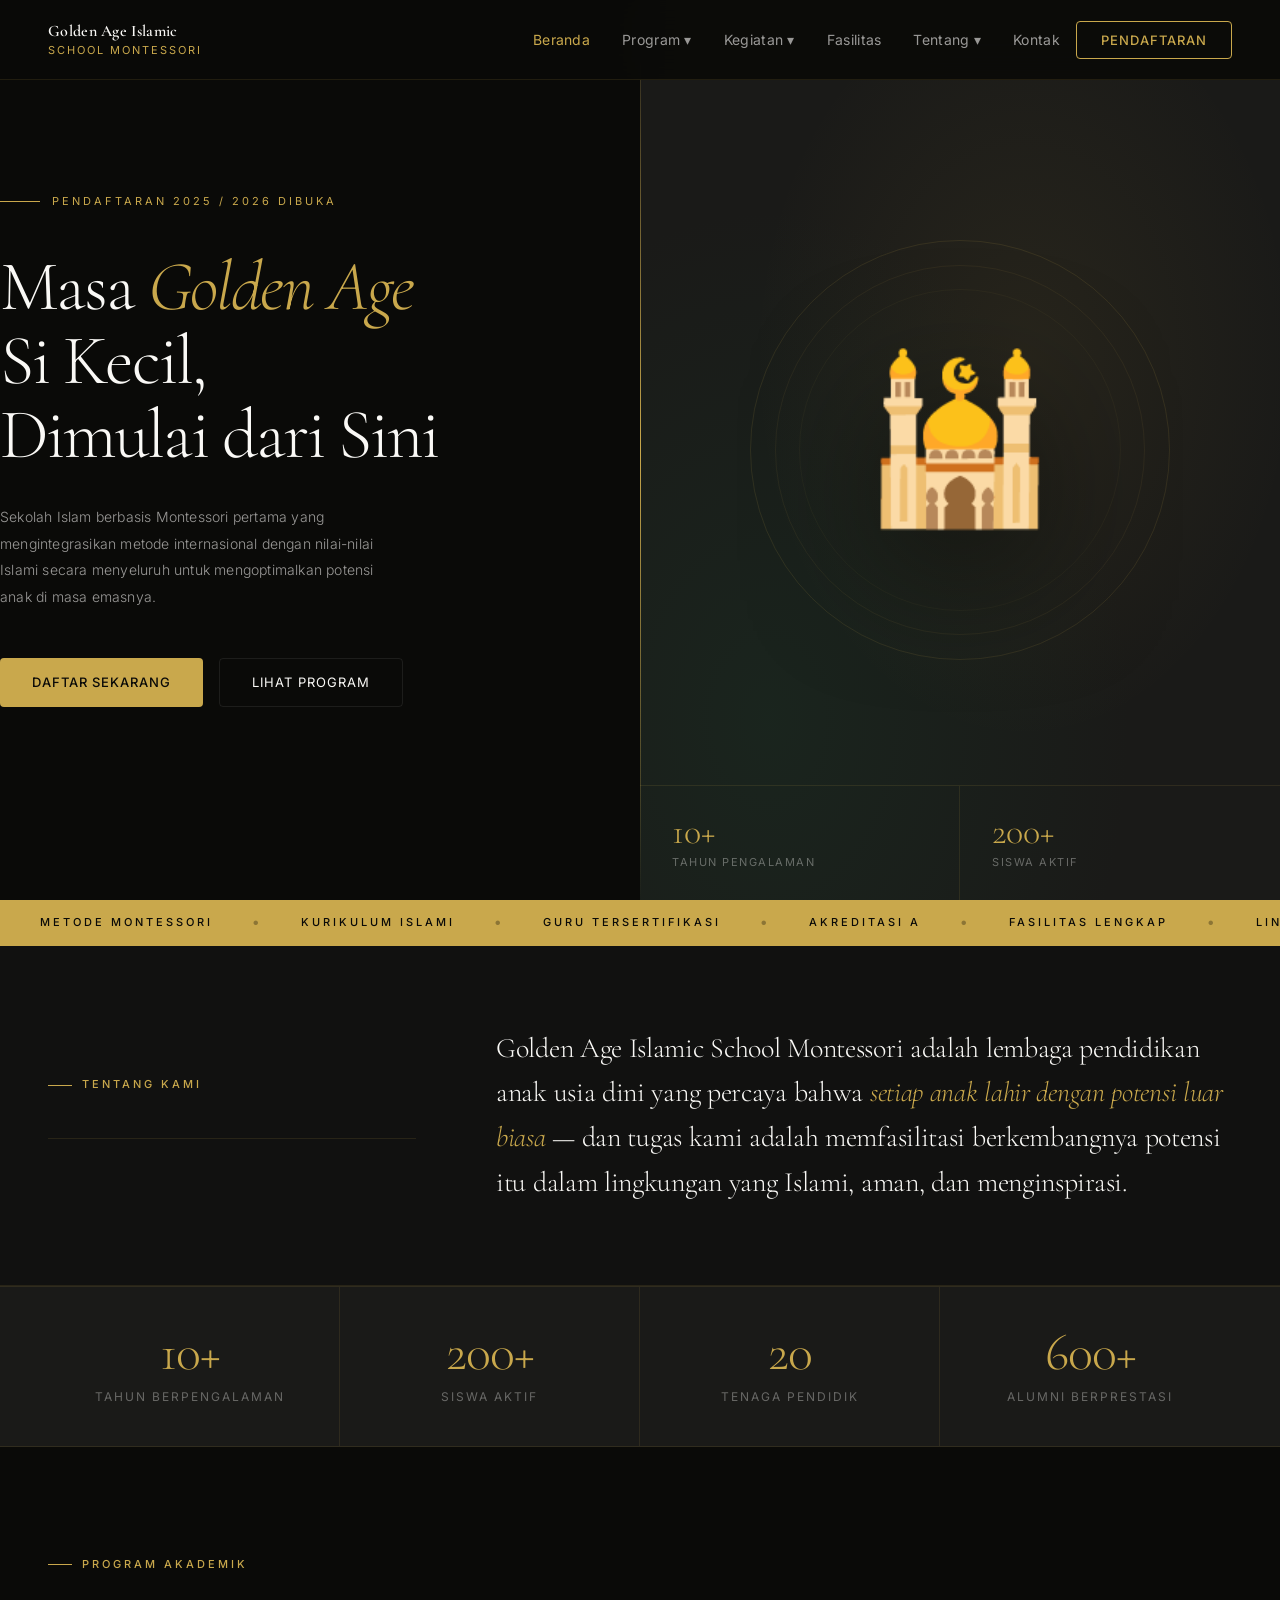
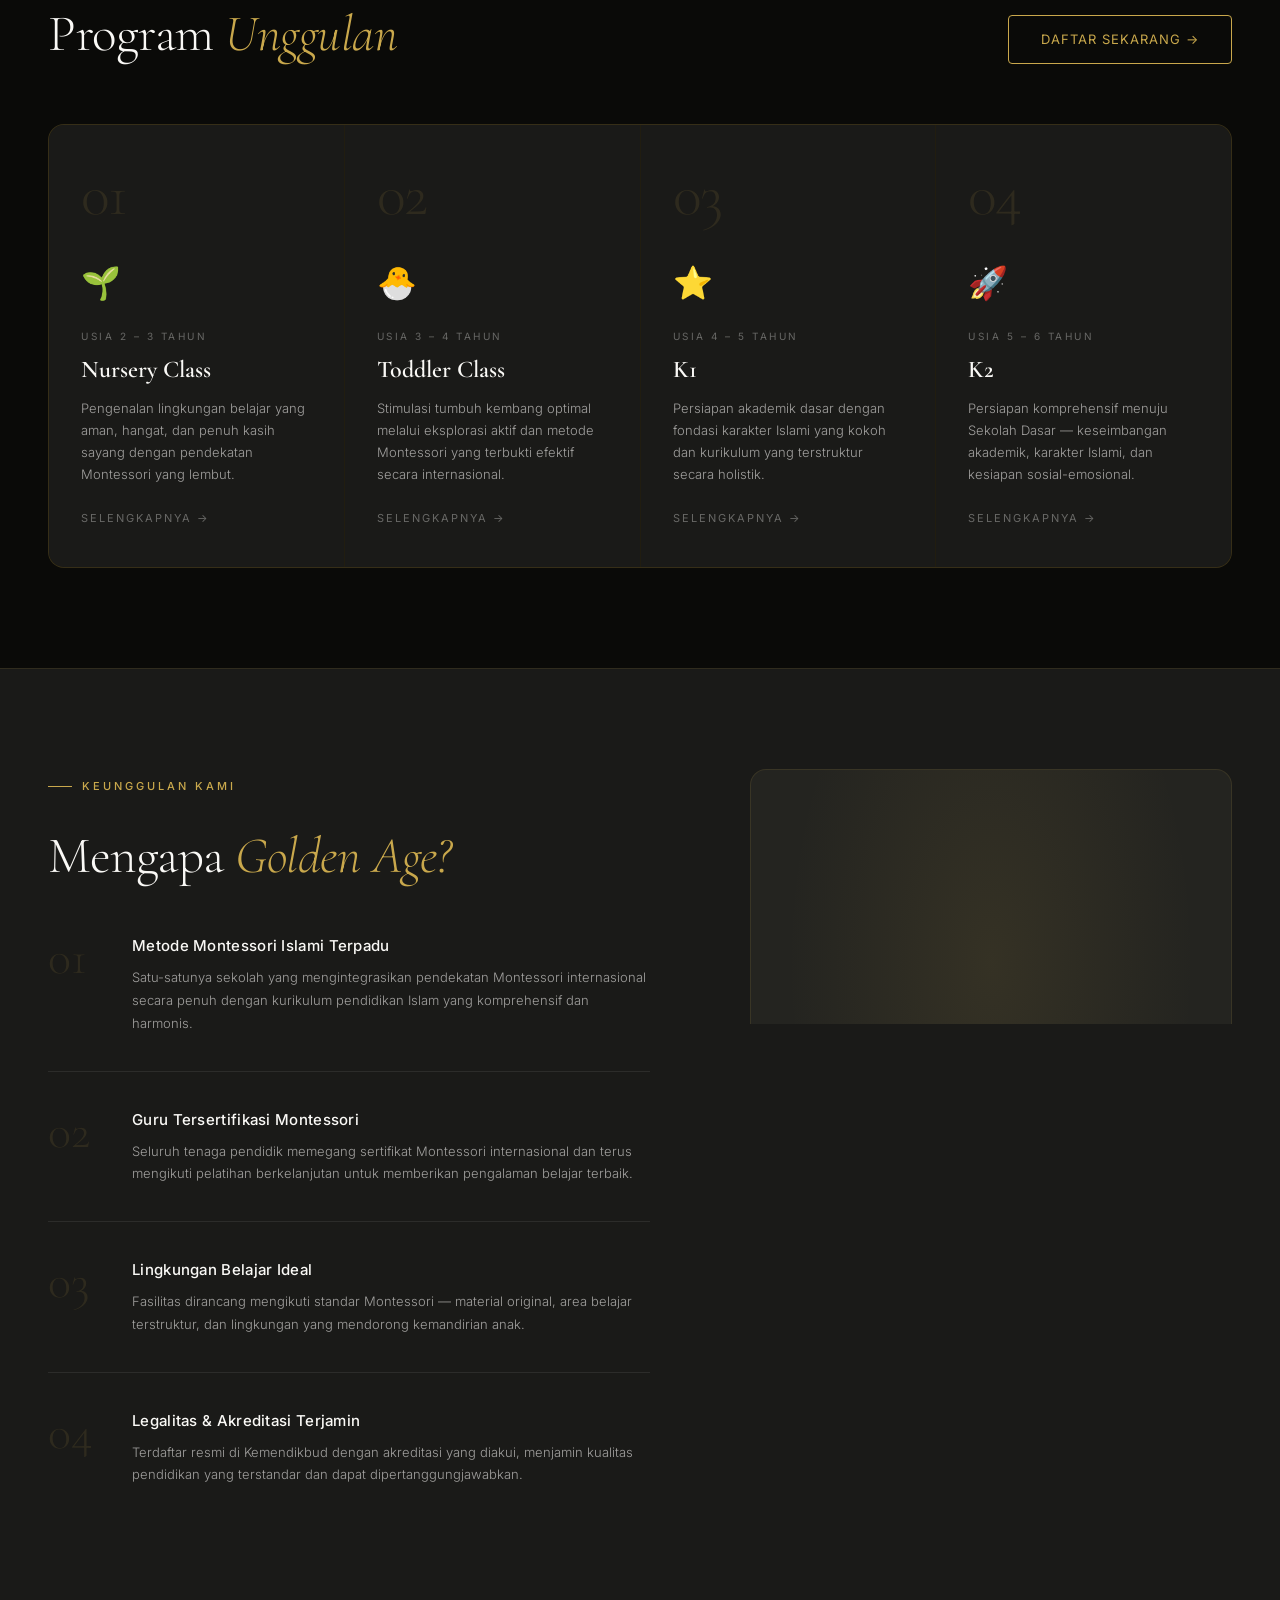
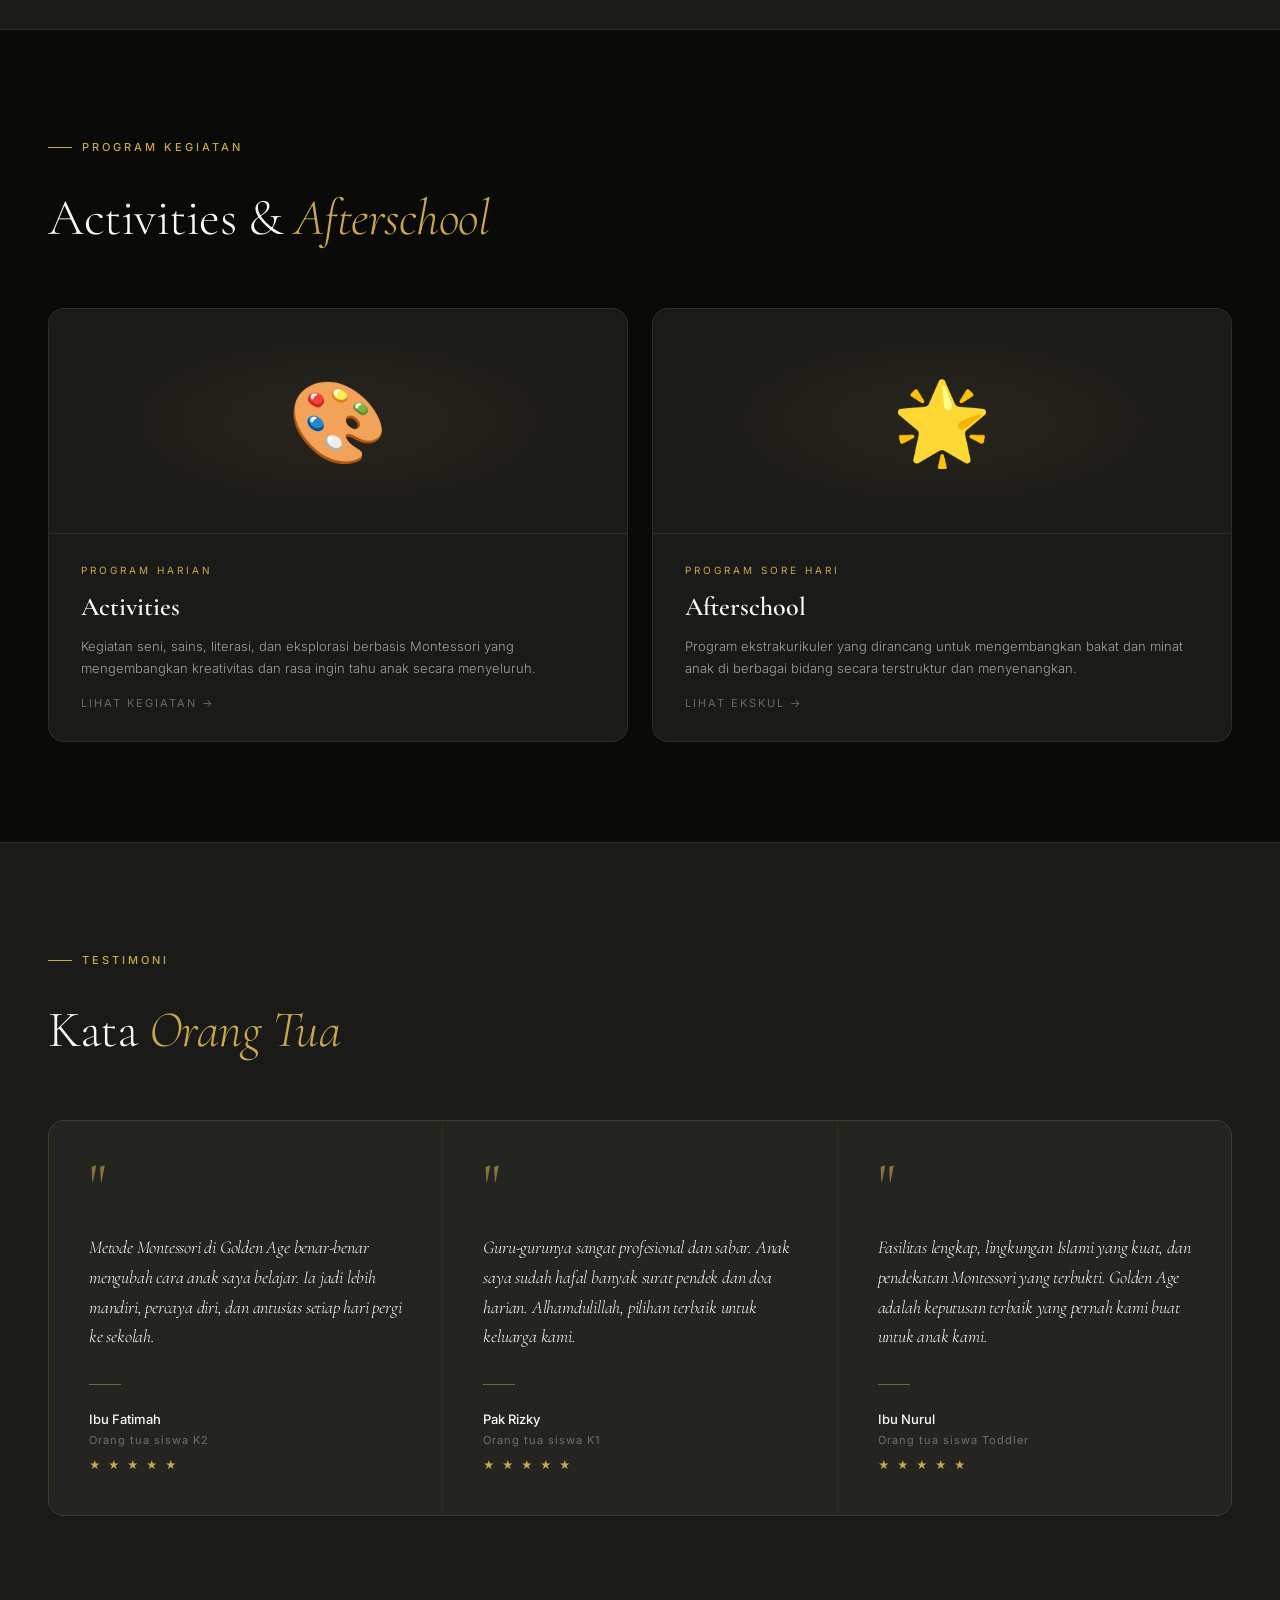
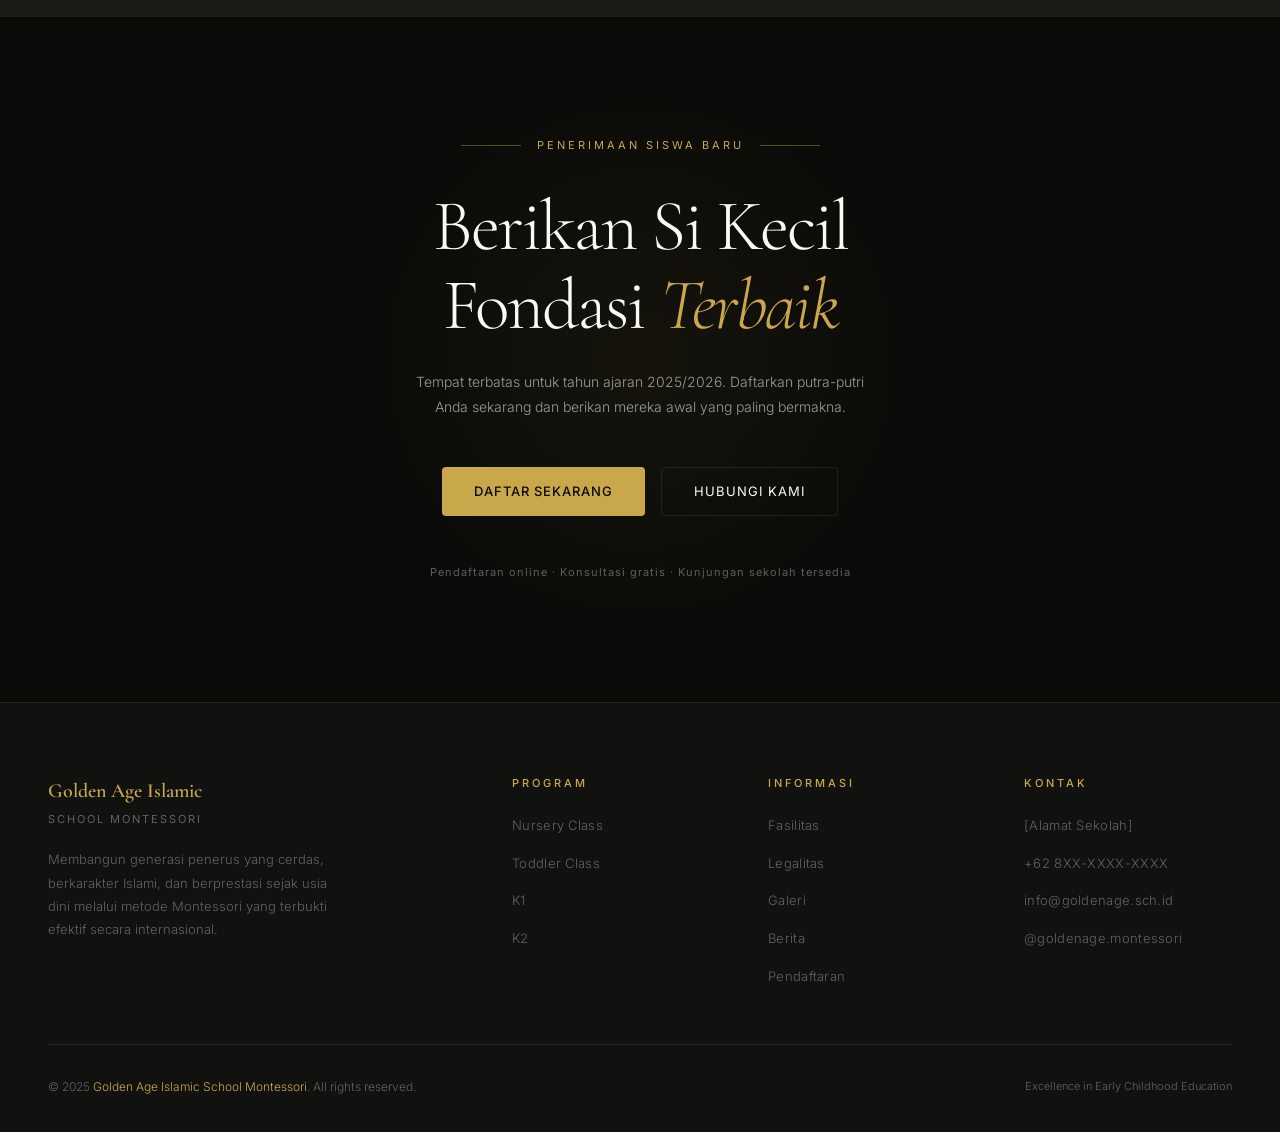
==== commit aac756a4: "Add files via upload" ====
--- a/index.html
+++ b/index.html
@@ -243,8 +243,8 @@
 
     @media(max-width:1024px){
       .hero{grid-template-columns:1fr}
-      .hero-left{padding:calc(var(--nav-height)+60px) 36px 60px}
-      .hero-right{min-height:480px}
+      .hero-left{padding:calc(var(--nav-height)+56px) 28px 48px}
+      .hero-right{min-height:340px}
       .prog-grid{grid-template-columns:repeat(2,1fr)}
       .why-inner{grid-template-columns:1fr;gap:48px}
       .why-right{position:static}
@@ -253,10 +253,20 @@
       .intro-grid{grid-template-columns:1fr}
       .prog-header{flex-direction:column;align-items:flex-start;gap:16px}
     }
+    @media(max-width:768px){
+      .hero-left{padding:calc(var(--nav-height)+44px) 24px 36px}
+      .hero-title{font-size:36px;letter-spacing:-1px}
+      .hero-eyebrow{margin-bottom:16px}
+      .hero-eyebrow span{font-size:10px;letter-spacing:2px}
+      .hero-desc{font-size:13px;margin-bottom:28px;max-width:100%}
+    }
     @media(max-width:600px){
       .prog-grid{grid-template-columns:1fr}
       .hero-stats-bottom{grid-template-columns:1fr 1fr}
-      section{padding:72px 20px}
+      .hero-left{padding:calc(var(--nav-height)+40px) 20px 32px}
+      .hero-title{font-size:32px;letter-spacing:-0.5px}
+      .hero-eyebrow{margin-bottom:14px}
+      section{padding:64px 20px}
     }
   </style>
 </head>
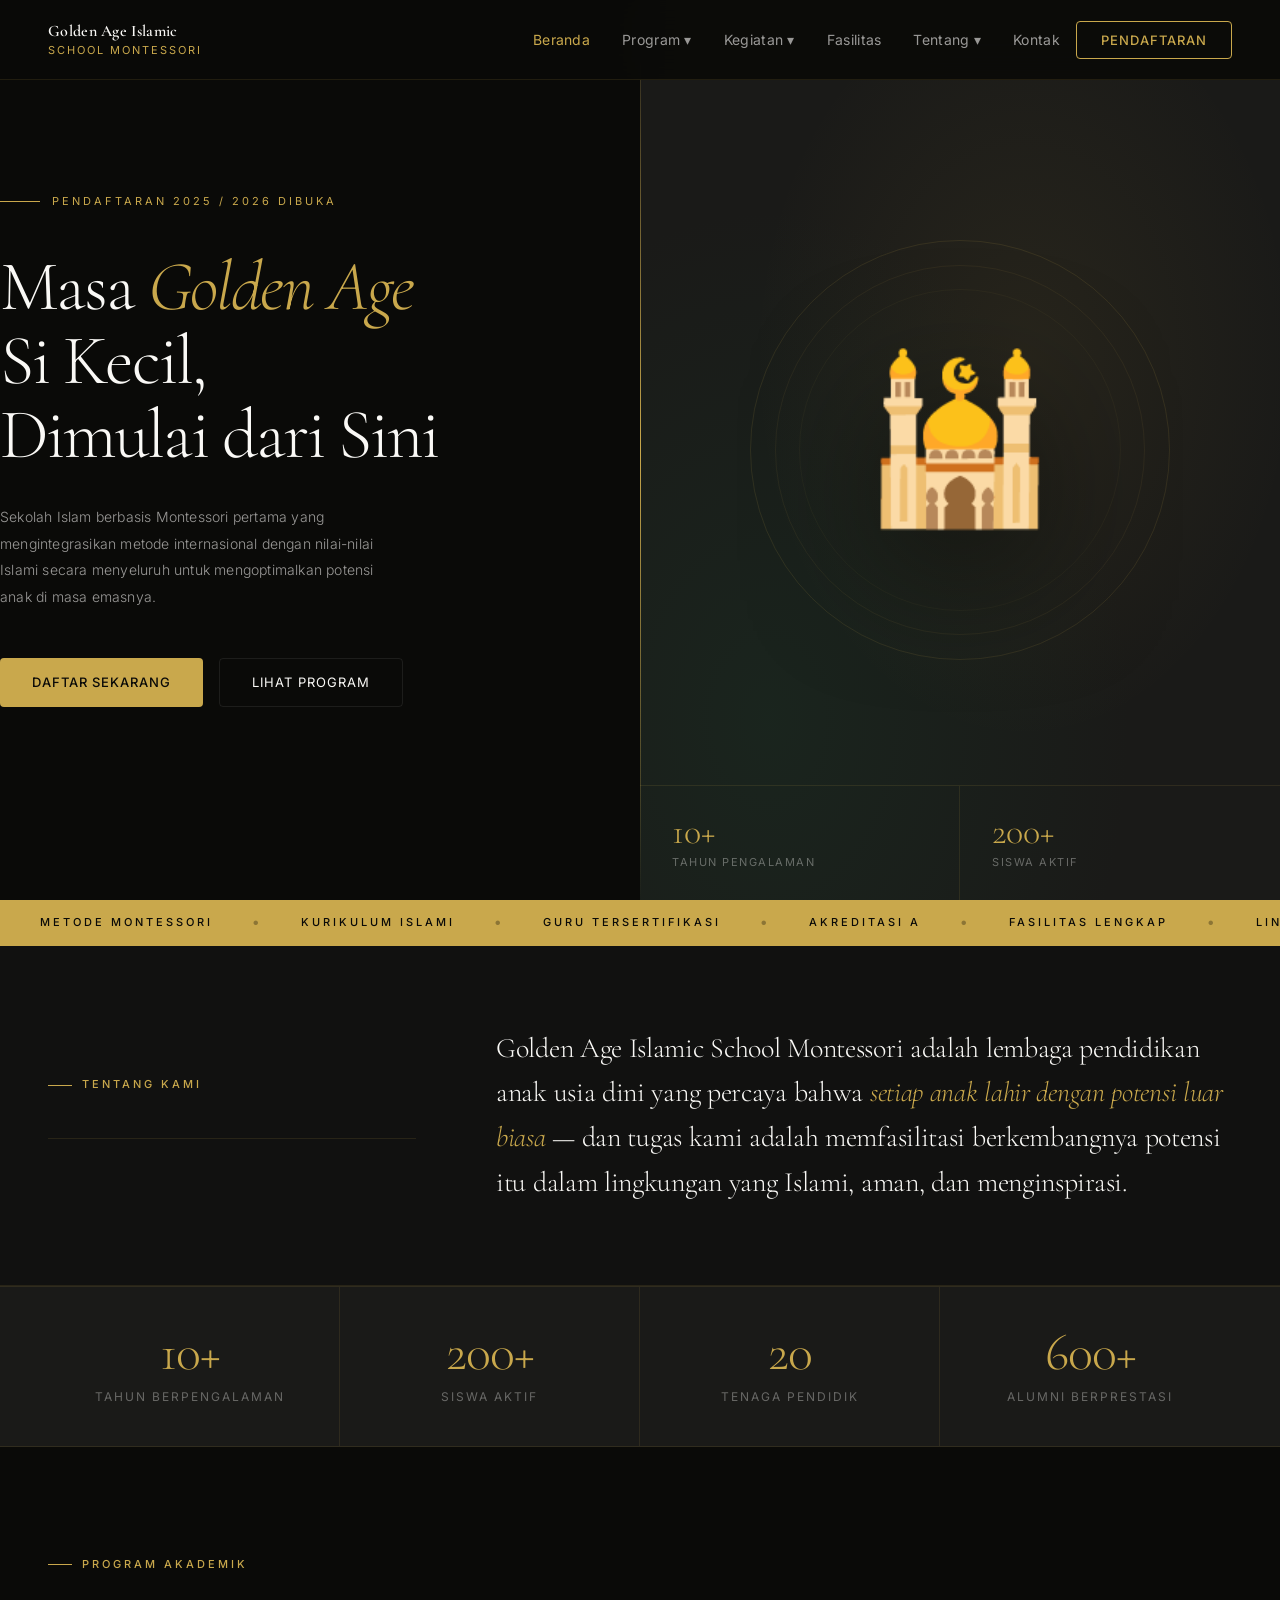
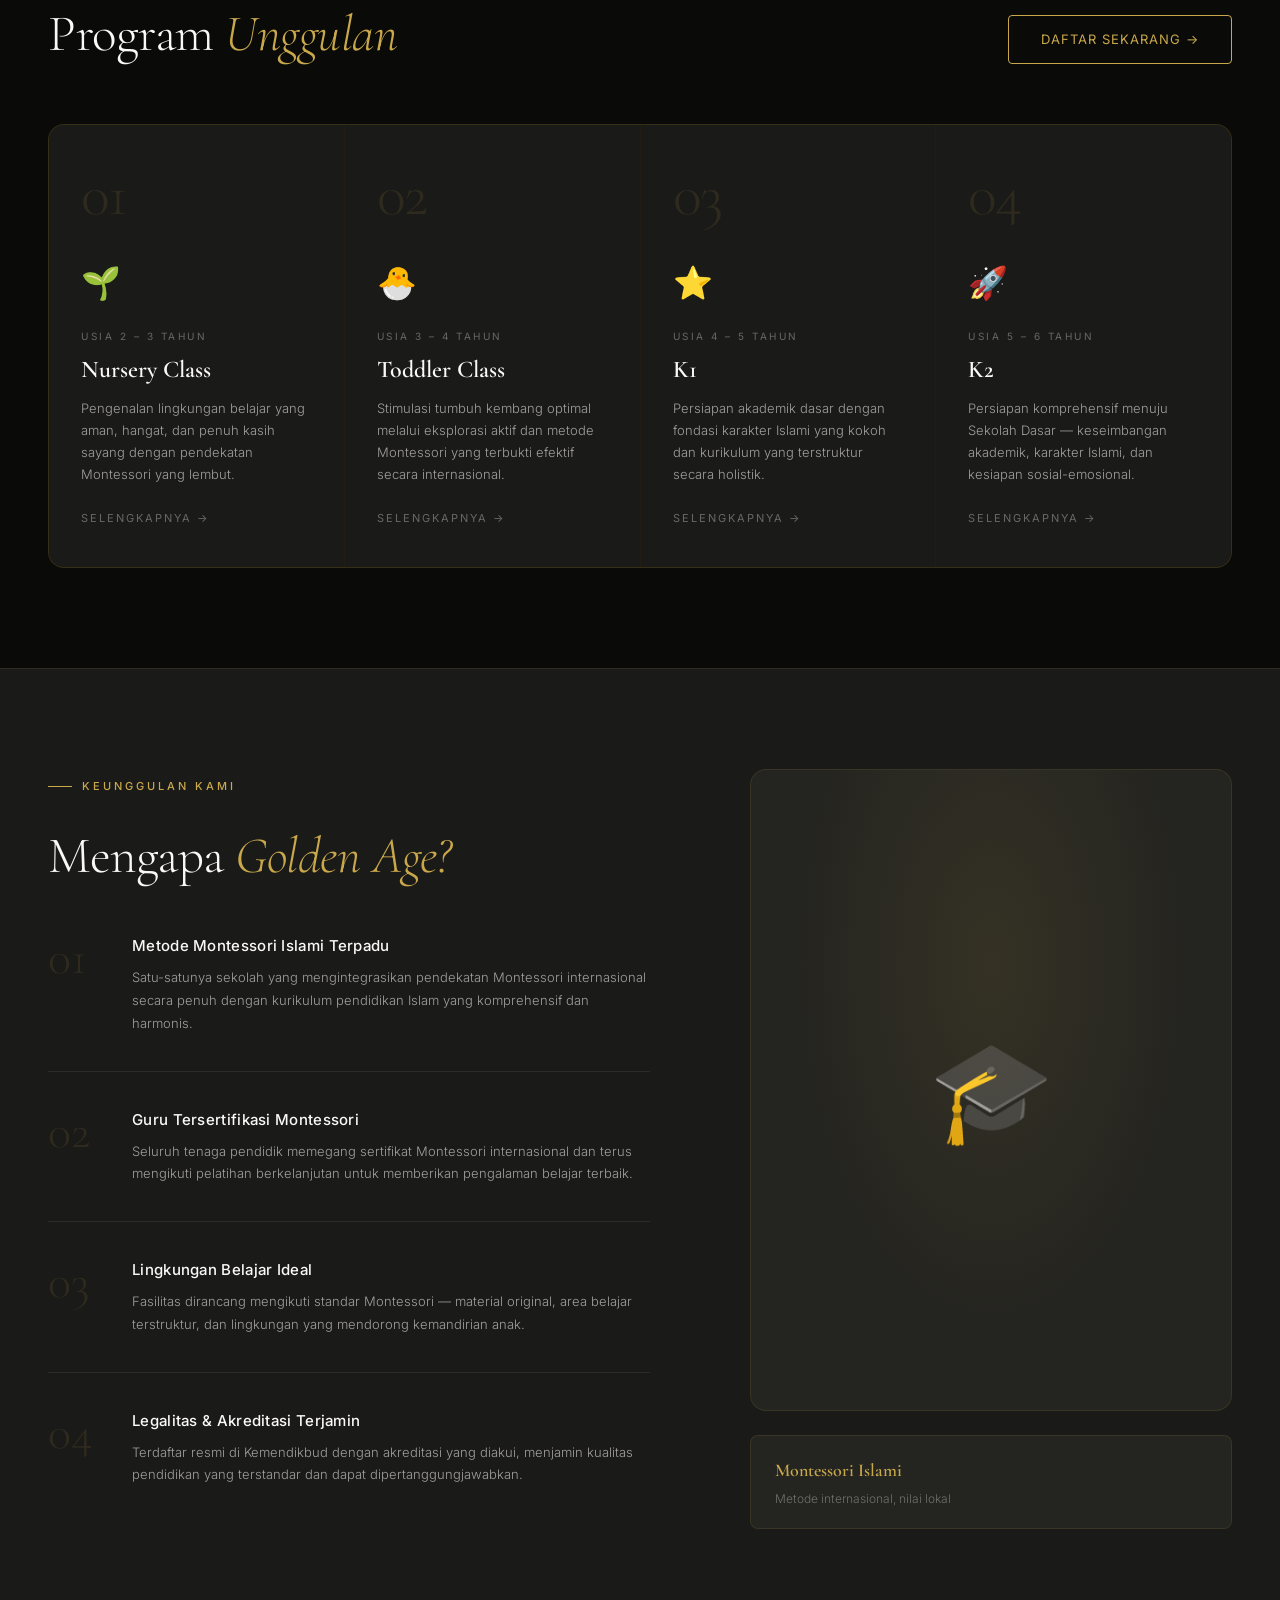
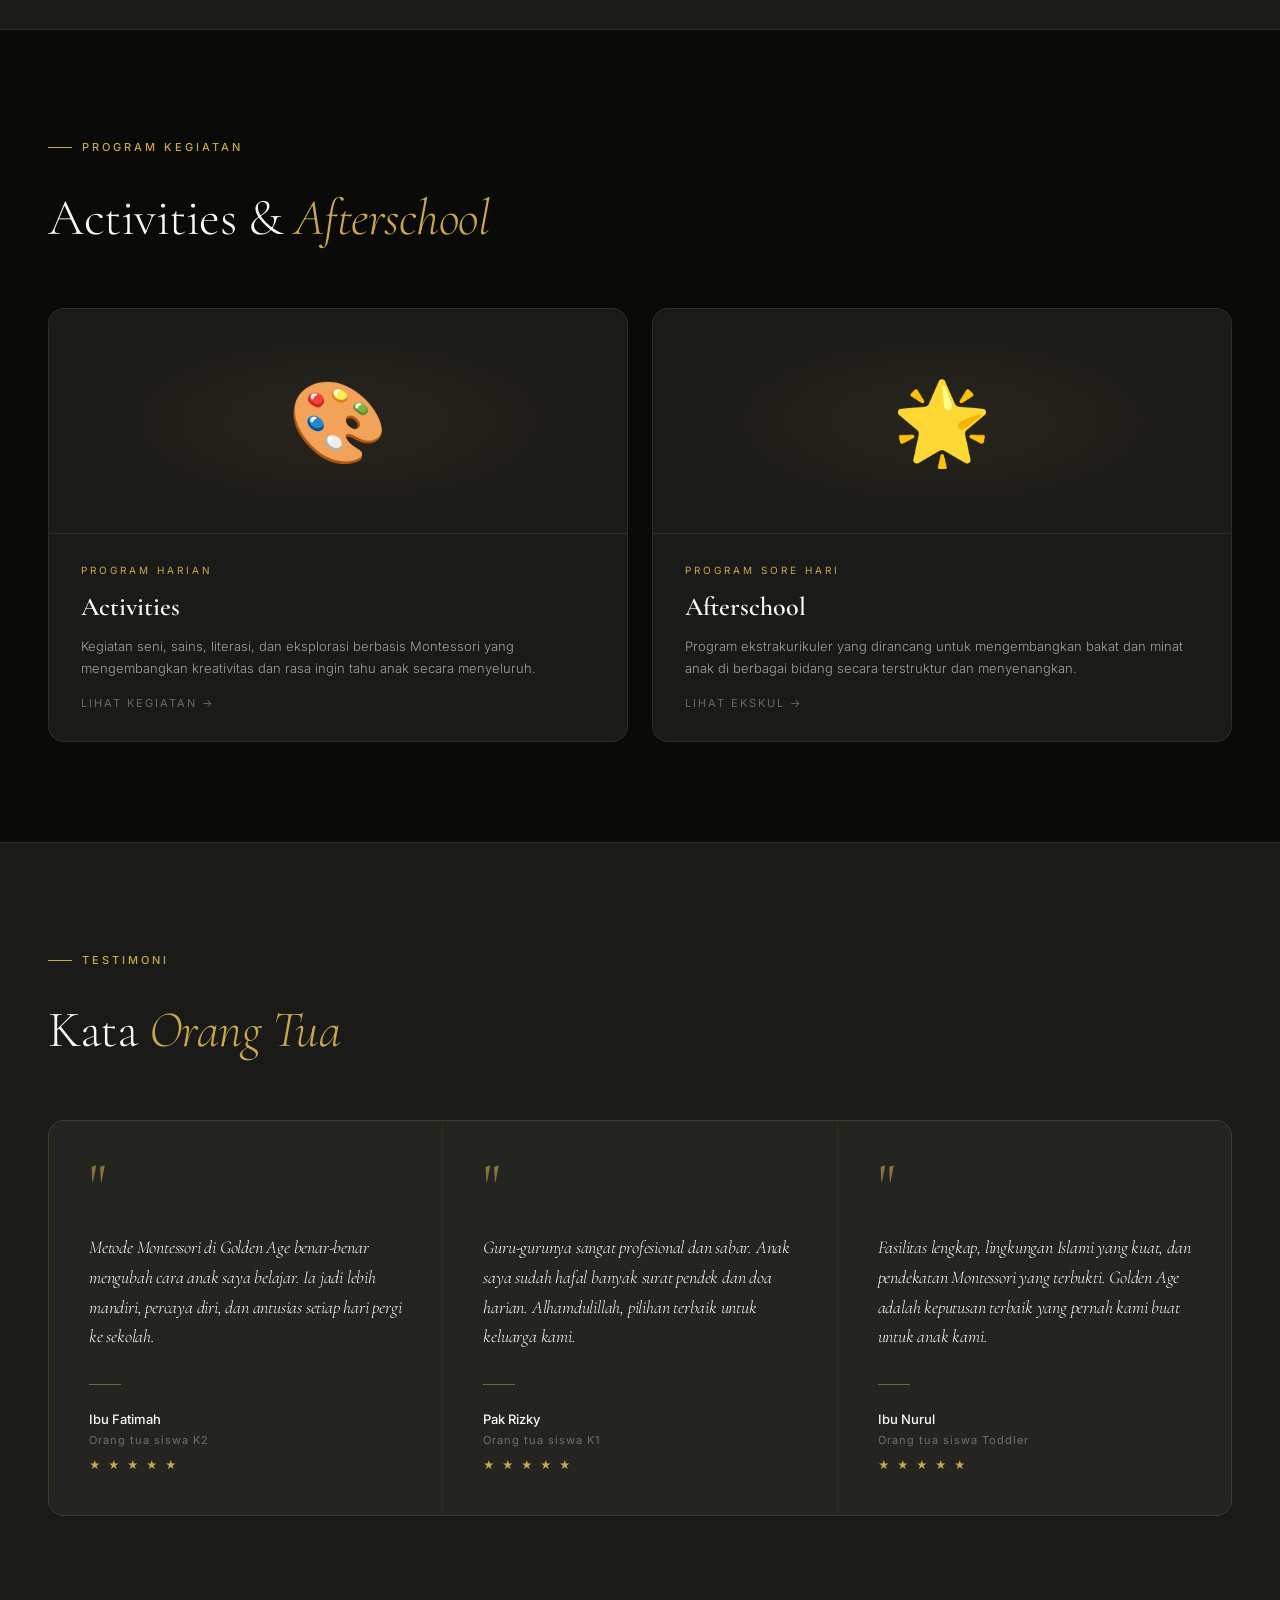
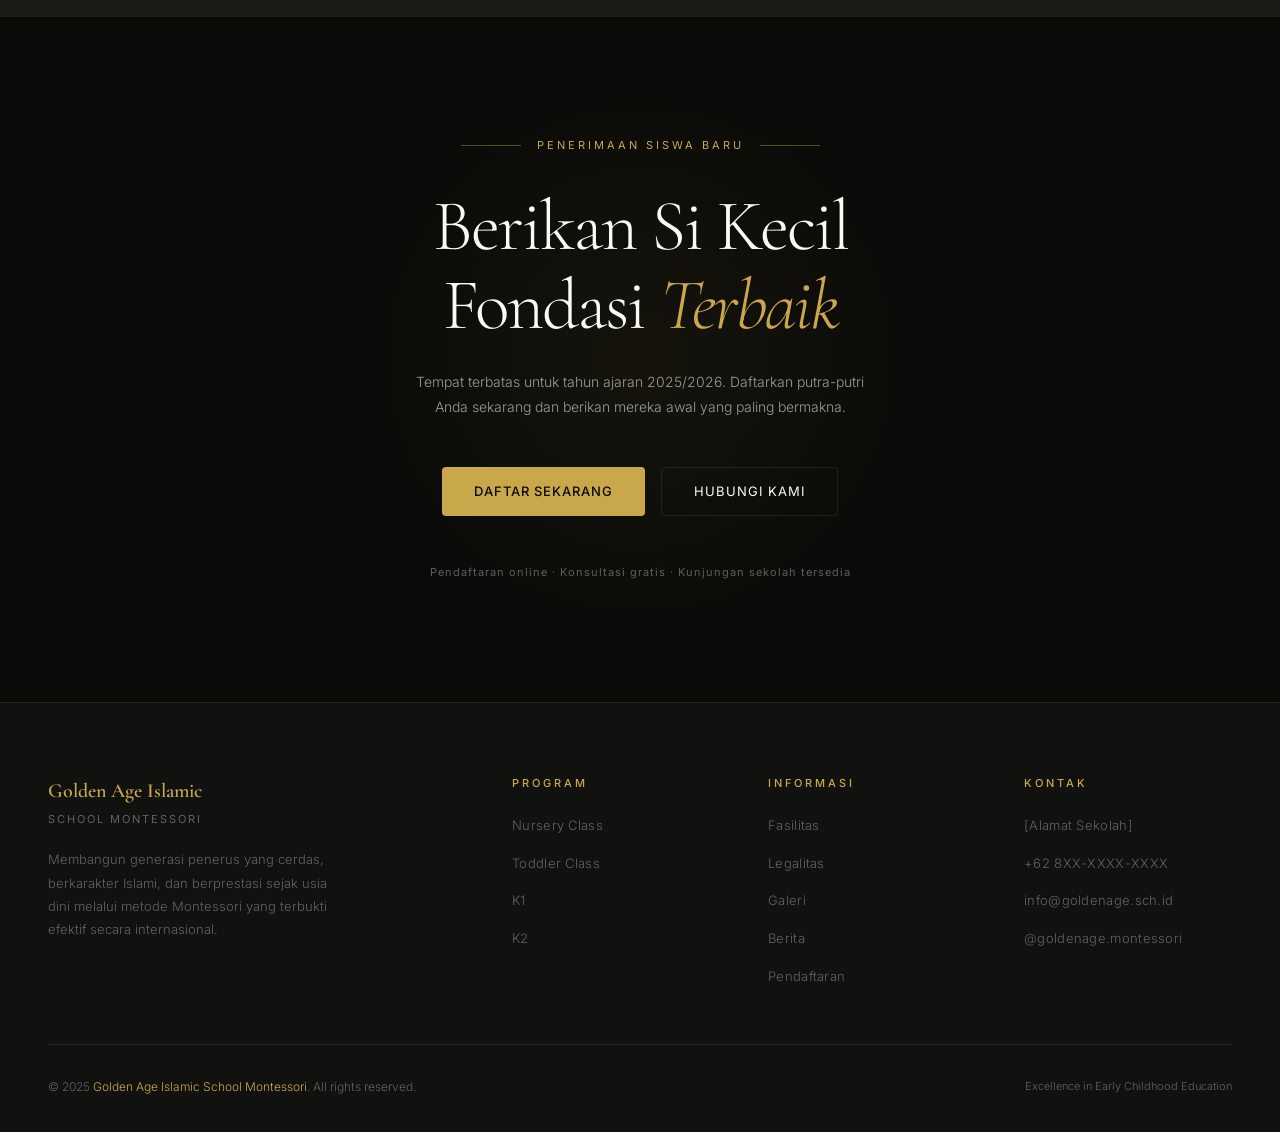
==== commit 112aa132: "Add files via upload" ====
--- a/index.html
+++ b/index.html
@@ -243,8 +243,11 @@
 
     @media(max-width:1024px){
       .hero{grid-template-columns:1fr}
-      .hero-left{padding:calc(var(--nav-height)+56px) 28px 48px}
-      .hero-right{min-height:340px}
+      .hero-left{padding:calc(var(--nav-height)+32px) 24px 36px}
+      .hero-right{min-height:300px}
+      .hero-eyebrow{display:none}
+      .hero-title{font-size:38px;letter-spacing:-1px;margin-bottom:20px}
+      .hero-desc{font-size:14px;margin-bottom:28px}
       .prog-grid{grid-template-columns:repeat(2,1fr)}
       .why-inner{grid-template-columns:1fr;gap:48px}
       .why-right{position:static}
@@ -253,19 +256,11 @@
       .intro-grid{grid-template-columns:1fr}
       .prog-header{flex-direction:column;align-items:flex-start;gap:16px}
     }
-    @media(max-width:768px){
-      .hero-left{padding:calc(var(--nav-height)+44px) 24px 36px}
-      .hero-title{font-size:36px;letter-spacing:-1px}
-      .hero-eyebrow{margin-bottom:16px}
-      .hero-eyebrow span{font-size:10px;letter-spacing:2px}
-      .hero-desc{font-size:13px;margin-bottom:28px;max-width:100%}
-    }
     @media(max-width:600px){
       .prog-grid{grid-template-columns:1fr}
       .hero-stats-bottom{grid-template-columns:1fr 1fr}
-      .hero-left{padding:calc(var(--nav-height)+40px) 20px 32px}
+      .hero-left{padding:calc(var(--nav-height)+24px) 20px 28px}
       .hero-title{font-size:32px;letter-spacing:-0.5px}
-      .hero-eyebrow{margin-bottom:14px}
       section{padding:64px 20px}
     }
   </style>
